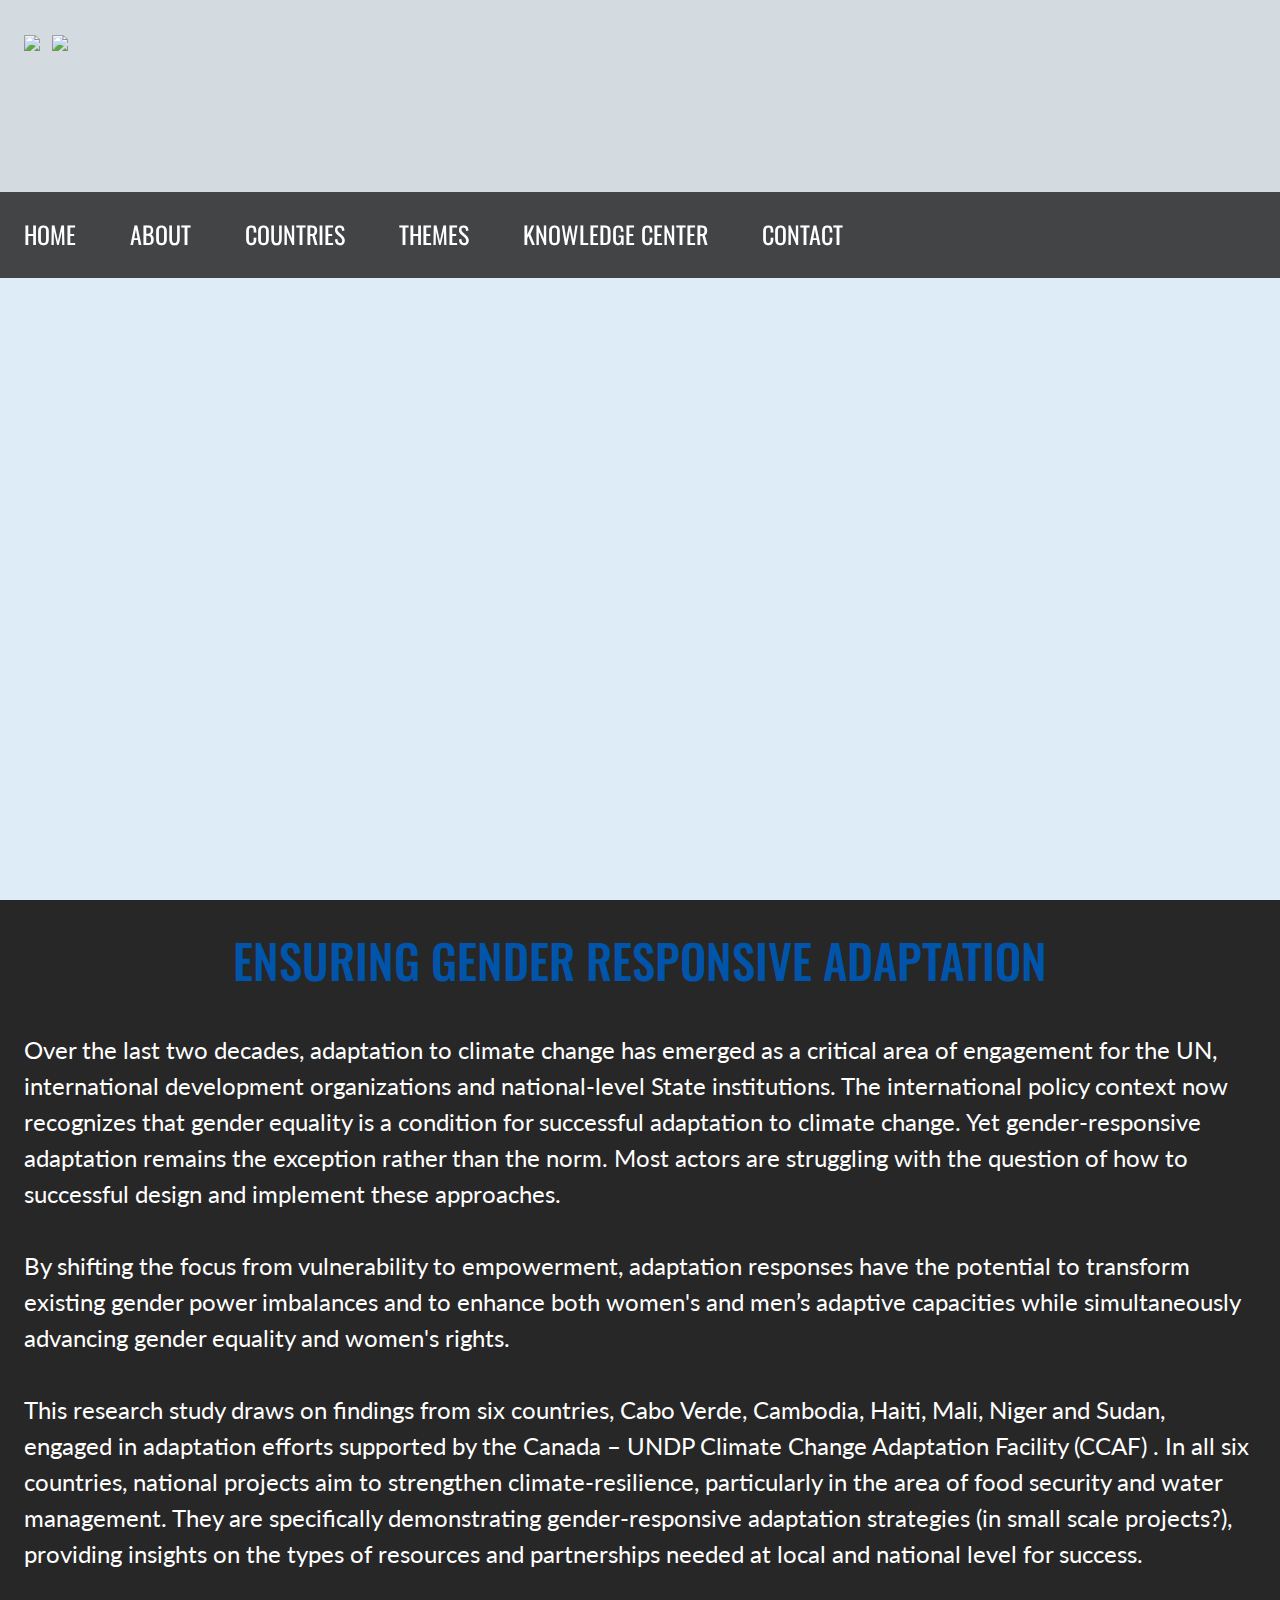
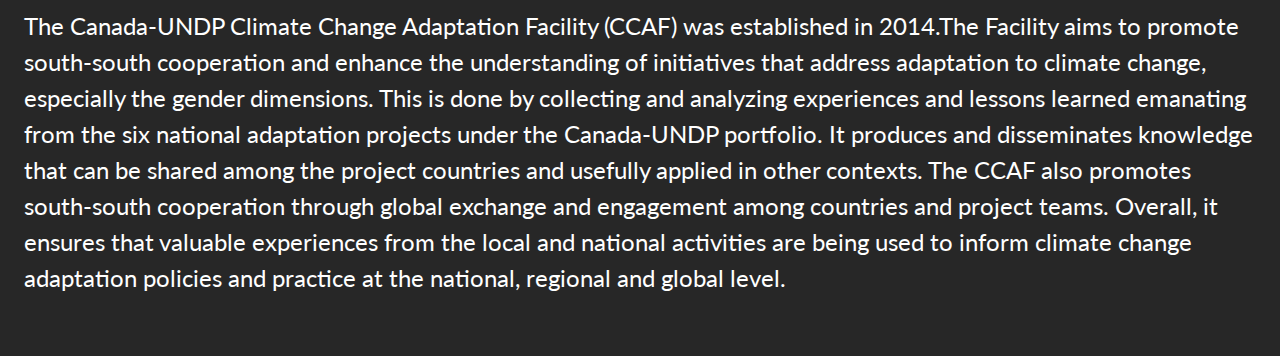
==== themes/gender/index.html @ af2231fd "Added gender landing page" ====
<!DOCTYPE html>
<html lang="en">
<head>
    <meta charset="UTF-8">
    <title><Page Title></title>
    <meta name="viewport" content="width=device-width, initial-scale=1.0, maximum-scale=1">
    <script src="/assets/javascripts/libs/Modernizr/modernizr.js"></script>
    <link href="https://fonts.googleapis.com/css?family=Lato:300,400,400i|Oswald:300,400,700" rel="stylesheet">
    <link href="/assets/javascripts/libs/Swiper/css/swiper.min.css" type="text/css" media="screen" />
    <link rel="stylesheet" type="text/css" href="/assets/stylesheets/screen.css" media="screen" />
    <script src='https://api.mapbox.com/mapbox-gl-js/v0.23.0/mapbox-gl.js'></script>
</head>
<body class="landing-page issues gender">
<header class="navigation primary-navigation" role="banner" id="primaryMenu">
    <div class="navigation-wrapper">
        <div class="container padding">
            <div class="logos active">
                <ul>
                    <li><img src="../../assets/images/logos/undp.svg" /></li>
                    <li><img src="../../assets/images/logos/cca.svg" /></li>
                </ul>
            </div>
            <a href="#" class="navigation-menu-button" id="js-mobile-menu"><span class="fa fa-bars fa-2x"></span></a>
        </div>
        <nav role="navigation">
            <ul id="js-navigation-menu" class="navigation-menu show">
                <li class="nav-link"><a href="/">Home</a></li>
                <li class="nav-link"><a href="javascript:void(0)">About</a></li>
                <li class="nav-link"><a href="javascript:void(0)">Countries</a></li>
                <li class="nav-link"><a href="/themes">Themes</a></li>
                <li class="nav-link"><a href="javascript:void(0)">Knowledge Center</a></li>
                <li class="nav-link"><a href="javascript:void(0)">Contact</a></li>
            </ul>
        </nav>
    </div>
</header>

<div class="container content">
    <div class="block behind" id="fixedBlock">
        <h3>Ensuring Gender Responsive Adaptation</h3>
        <ul class="scene">
            <li /><a href="#" class="sprite flipInY animated" id="gender-food-security"><span class="caption bounceIn animated">Food and nutritional security</span></a>
            <li /><a href="#" class="sprite flipInY animated" id="gender-water"><span class="caption bounceIn animated">Access to water and its governance</span></a>
            <li /><a href="#" class="sprite flipInY animated" id="gender-time"><span class="caption bounceIn animated">Time poverty and unpaid care work</span></a>
            <li /><a href="#" class="sprite flipInY animated" id="gender-participation"><span class="caption bounceIn animated">Participation, decision-making & leadership</span></a>
            <li /><a href="#" class="sprite flipInY animated" id="gender-resources"><span class="caption bounceIn animated">Control over productive resources, natural resources & income</span></a>
            <li /><a href="#" class="sprite flipInY animated" id="gender-risk"><span class="caption bounceIn animated">Gender groups most at risk</span></a>
            <li /><a href="#" class="sprite flipInY animated" id="gender-institutions"><span class="caption bounceIn animated">Institutions</span></a>
            <li /><a href="#" class="sprite flipInY animated" id="gender-community"><span class="caption bounceIn animated">Community</span></a>
        </ul>
    </div>
    <div class="block inverted padding" class="textBlock">
        <h2>Ensuring Gender Responsive Adaptation</h2>
        <p>Over the last two decades, adaptation to climate change has emerged as a critical area of engagement for the UN, international development organizations and national-level State institutions.  The international policy context now recognizes that gender equality is a condition for successful adaptation to climate change. Yet gender-responsive adaptation remains the exception rather than the norm. Most actors are struggling with the question of how to successful design and implement these approaches.</p>

        <p>By shifting the focus from vulnerability to empowerment, adaptation responses have the potential to transform existing gender power imbalances and to enhance both women's and men’s adaptive capacities while simultaneously advancing gender equality and women's rights.<p>

        <p>This research study draws on findings from six countries, Cabo Verde, Cambodia, Haiti, Mali, Niger and Sudan, engaged in adaptation efforts supported by the Canada – UNDP Climate Change Adaptation Facility (CCAF) . In all six countries, national projects aim to strengthen climate-resilience, particularly in the area of food security and water management.  They are specifically demonstrating gender-responsive adaptation strategies (in small scale projects?), providing insights on the types of resources and partnerships needed at local and national level for success.</p>

        <p>The Canada-UNDP Climate Change Adaptation Facility (CCAF) was established in 2014.The Facility aims to promote south-south cooperation and enhance the understanding of initiatives that address adaptation to climate change, especially the gender dimensions.  This is done by collecting and analyzing experiences and lessons learned emanating from the six national adaptation projects under the Canada-UNDP portfolio.  It produces and disseminates knowledge that can be shared among the project countries and usefully applied in other contexts.  The CCAF also promotes south-south cooperation through global exchange and engagement among countries and project teams.  Overall, it ensures that valuable experiences from the local and national activities are being used to inform climate change adaptation policies and practice at the national, regional and global level.</p>
    </div>
</div>

<script src="/assets/javascripts/libs/jQuery/jquery.min.js"></script>
<script src="/assets/javascripts/libs/ScrollMagic/scrollmagic/uncompressed/ScrollMagic.js"></script>
<script src="/assets/javascripts/behaviours/scrollingEffects.js"></script>
<script src="/assets/javascripts/behaviours/animationControl.js"></script>
<script src="/assets/javascripts/behaviours/blockSpacing.js"></script>
<script src="/assets/javascripts/behaviours/numberCounter.js"></script>
<script src="/assets/javascripts/components/menu.js"></script>

<script>
    var controller = new ScrollMagic.Controller();

    var menuBehaviour = new ScrollMagic.Scene({
        triggerElement: '#textBlock',
        triggerHook: 0,
        loglevel: 0,
        offset: 1
    })
            .setClassToggle('#fixedBlock','fixPosition')
            .addTo(controller);

    $('.sprite').on('mouseenter', function(event){
        $(this).addClass('active');
    });
    $('.sprite').on('mouseleave', function(event){
        $(this).removeClass('active');
    });
</script>

<script src="//localhost:35729/livereload.js"></script> <!-- Development only -->
</body>
</html>
---- assets/stylesheets/screen.css ----
@charset "UTF-8";
/* Welcome to Compass.
 * In this file you should write your main styles. (or centralize your imports)
 * Import this file using the following HTML or equivalent:
 * <link href="/stylesheets/screen.css" media="screen, projection" rel="stylesheet" type="text/css" /> */
/* line 5, ../../../../../../../Library/Ruby/Gems/2.0.0/gems/compass-core-1.0.3/stylesheets/compass/reset/_utilities.scss */
html, body, div, span, applet, object, iframe,
h1, h2, h3, h4, h5, h6, p, blockquote, pre,
a, abbr, acronym, address, big, cite, code,
del, dfn, em, img, ins, kbd, q, s, samp,
small, strike, strong, sub, sup, tt, var,
b, u, i, center,
dl, dt, dd, ol, ul, li,
fieldset, form, label, legend,
table, caption, tbody, tfoot, thead, tr, th, td,
article, aside, canvas, details, embed,
figure, figcaption, footer, header, hgroup,
menu, nav, output, ruby, section, summary,
time, mark, audio, video {
  margin: 0;
  padding: 0;
  border: 0;
  font: inherit;
  font-size: 100%;
  vertical-align: baseline;
}

/* line 22, ../../../../../../../Library/Ruby/Gems/2.0.0/gems/compass-core-1.0.3/stylesheets/compass/reset/_utilities.scss */
html {
  line-height: 1;
}

/* line 24, ../../../../../../../Library/Ruby/Gems/2.0.0/gems/compass-core-1.0.3/stylesheets/compass/reset/_utilities.scss */
ol, ul {
  list-style: none;
}

/* line 26, ../../../../../../../Library/Ruby/Gems/2.0.0/gems/compass-core-1.0.3/stylesheets/compass/reset/_utilities.scss */
table {
  border-collapse: collapse;
  border-spacing: 0;
}

/* line 28, ../../../../../../../Library/Ruby/Gems/2.0.0/gems/compass-core-1.0.3/stylesheets/compass/reset/_utilities.scss */
caption, th, td {
  text-align: left;
  font-weight: normal;
  vertical-align: middle;
}

/* line 30, ../../../../../../../Library/Ruby/Gems/2.0.0/gems/compass-core-1.0.3/stylesheets/compass/reset/_utilities.scss */
q, blockquote {
  quotes: none;
}
/* line 103, ../../../../../../../Library/Ruby/Gems/2.0.0/gems/compass-core-1.0.3/stylesheets/compass/reset/_utilities.scss */
q:before, q:after, blockquote:before, blockquote:after {
  content: "";
  content: none;
}

/* line 32, ../../../../../../../Library/Ruby/Gems/2.0.0/gems/compass-core-1.0.3/stylesheets/compass/reset/_utilities.scss */
a img {
  border: none;
}

/* line 116, ../../../../../../../Library/Ruby/Gems/2.0.0/gems/compass-core-1.0.3/stylesheets/compass/reset/_utilities.scss */
article, aside, details, figcaption, figure, footer, header, hgroup, main, menu, nav, section, summary {
  display: block;
}

/* line 4, ../../../src/sass/libraries/neat/grid/_box-sizing.scss */
html {
  box-sizing: border-box;
}

/* line 9, ../../../src/sass/libraries/neat/grid/_box-sizing.scss */
*, *::after, *::before {
  box-sizing: inherit;
}

/* line 1, ../../../src/sass/libraries/base/_buttons.scss */
button, [type='button'], [type='reset'], [type='submit'] {
  appearance: none;
  background-color: #1565c0;
  border: 0;
  border-radius: 3px;
  color: #fff;
  cursor: pointer;
  display: inline-block;
  font-family: -apple-system, BlinkMacSystemFont, "Segoe UI", "Roboto", "Oxygen", "Ubuntu", "Cantarell", "Fira Sans", "Droid Sans", "Helvetica Neue", sans-serif;
  font-size: 1em;
  -webkit-font-smoothing: antialiased;
  font-weight: 600;
  line-height: 1;
  padding: 0.75em 1.5em;
  text-align: center;
  text-decoration: none;
  transition: background-color 150ms ease;
  user-select: none;
  vertical-align: middle;
  white-space: nowrap;
}
/* line 22, ../../../src/sass/libraries/base/_buttons.scss */
button:hover, button:focus, [type='button']:hover, [type='button']:focus, [type='reset']:hover, [type='reset']:focus, [type='submit']:hover, [type='submit']:focus {
  background-color: #11519a;
  color: #fff;
}
/* line 28, ../../../src/sass/libraries/base/_buttons.scss */
button:disabled, [type='button']:disabled, [type='reset']:disabled, [type='submit']:disabled {
  cursor: not-allowed;
  opacity: 0.5;
}
/* line 32, ../../../src/sass/libraries/base/_buttons.scss */
button:disabled:hover, [type='button']:disabled:hover, [type='reset']:disabled:hover, [type='submit']:disabled:hover {
  background-color: #1565c0;
}

/* line 1, ../../../src/sass/libraries/base/_forms.scss */
fieldset {
  background-color: transparent;
  border: 0;
  margin: 0;
  padding: 0;
}

/* line 8, ../../../src/sass/libraries/base/_forms.scss */
legend {
  font-weight: 600;
  margin-bottom: 0.375em;
  padding: 0;
}

/* line 14, ../../../src/sass/libraries/base/_forms.scss */
label {
  display: block;
  font-weight: 600;
  margin-bottom: 0.375em;
}

/* line 20, ../../../src/sass/libraries/base/_forms.scss */
input,
select,
textarea {
  display: block;
  font-family: -apple-system, BlinkMacSystemFont, "Segoe UI", "Roboto", "Oxygen", "Ubuntu", "Cantarell", "Fira Sans", "Droid Sans", "Helvetica Neue", sans-serif;
  font-size: 1em;
}

/* line 28, ../../../src/sass/libraries/base/_forms.scss */
[type='color'], [type='date'], [type='datetime'], [type='datetime-local'], [type='email'], [type='month'], [type='number'], [type='password'], [type='search'], [type='tel'], [type='text'], [type='time'], [type='url'], [type='week'], input:not([type]), textarea {
  appearance: none;
  background-color: #fff;
  border: 1px solid #ddd;
  border-radius: 3px;
  box-shadow: inset 0 1px 3px rgba(0, 0, 0, 0.06);
  box-sizing: border-box;
  margin-bottom: 0.75em;
  padding: 0.5em;
  transition: border-color 150ms ease;
  width: 100%;
}
/* line 40, ../../../src/sass/libraries/base/_forms.scss */
[type='color']:hover, [type='date']:hover, [type='datetime']:hover, [type='datetime-local']:hover, [type='email']:hover, [type='month']:hover, [type='number']:hover, [type='password']:hover, [type='search']:hover, [type='tel']:hover, [type='text']:hover, [type='time']:hover, [type='url']:hover, [type='week']:hover, input:not([type]):hover, textarea:hover {
  border-color: #b1b1b1;
}
/* line 44, ../../../src/sass/libraries/base/_forms.scss */
[type='color']:focus, [type='date']:focus, [type='datetime']:focus, [type='datetime-local']:focus, [type='email']:focus, [type='month']:focus, [type='number']:focus, [type='password']:focus, [type='search']:focus, [type='tel']:focus, [type='text']:focus, [type='time']:focus, [type='url']:focus, [type='week']:focus, input:not([type]):focus, textarea:focus {
  border-color: #1565c0;
  box-shadow: inset 0 1px 3px rgba(0, 0, 0, 0.06), 0 0 5px rgba(18, 89, 169, 0.7);
  outline: none;
}
/* line 50, ../../../src/sass/libraries/base/_forms.scss */
[type='color']:disabled, [type='date']:disabled, [type='datetime']:disabled, [type='datetime-local']:disabled, [type='email']:disabled, [type='month']:disabled, [type='number']:disabled, [type='password']:disabled, [type='search']:disabled, [type='tel']:disabled, [type='text']:disabled, [type='time']:disabled, [type='url']:disabled, [type='week']:disabled, input:not([type]):disabled, textarea:disabled {
  background-color: #f2f2f2;
  cursor: not-allowed;
}
/* line 54, ../../../src/sass/libraries/base/_forms.scss */
[type='color']:disabled:hover, [type='date']:disabled:hover, [type='datetime']:disabled:hover, [type='datetime-local']:disabled:hover, [type='email']:disabled:hover, [type='month']:disabled:hover, [type='number']:disabled:hover, [type='password']:disabled:hover, [type='search']:disabled:hover, [type='tel']:disabled:hover, [type='text']:disabled:hover, [type='time']:disabled:hover, [type='url']:disabled:hover, [type='week']:disabled:hover, input:not([type]):disabled:hover, textarea:disabled:hover {
  border: 1px solid #ddd;
}
/* line 59, ../../../src/sass/libraries/base/_forms.scss */
[type='color']::placeholder, [type='date']::placeholder, [type='datetime']::placeholder, [type='datetime-local']::placeholder, [type='email']::placeholder, [type='month']::placeholder, [type='number']::placeholder, [type='password']::placeholder, [type='search']::placeholder, [type='tel']::placeholder, [type='text']::placeholder, [type='time']::placeholder, [type='url']::placeholder, [type='week']::placeholder, input:not([type])::placeholder, textarea::placeholder {
  color: #858585;
}

/* line 64, ../../../src/sass/libraries/base/_forms.scss */
textarea {
  resize: vertical;
}

/* line 68, ../../../src/sass/libraries/base/_forms.scss */
[type="checkbox"],
[type="radio"] {
  display: inline;
  margin-right: 0.375em;
}

/* line 74, ../../../src/sass/libraries/base/_forms.scss */
[type="file"] {
  margin-bottom: 0.75em;
  width: 100%;
}

/* line 79, ../../../src/sass/libraries/base/_forms.scss */
select {
  margin-bottom: 0.75em;
  width: 100%;
}

/* line 1, ../../../src/sass/libraries/base/_layout.scss */
html {
  box-sizing: border-box;
}

/* line 5, ../../../src/sass/libraries/base/_layout.scss */
*,
*::before,
*::after {
  box-sizing: inherit;
}

/* line 11, ../../../src/sass/libraries/base/_layout.scss */
html,
body {
  height: 100%;
}

/* line 1, ../../../src/sass/libraries/base/_lists.scss */
ul,
ol {
  list-style-type: none;
  margin: 0;
  padding: 0;
}

/* line 8, ../../../src/sass/libraries/base/_lists.scss */
dl {
  margin: 0;
}

/* line 12, ../../../src/sass/libraries/base/_lists.scss */
dt {
  font-weight: 600;
  margin: 0;
}

/* line 17, ../../../src/sass/libraries/base/_lists.scss */
dd {
  margin: 0;
}

/* line 1, ../../../src/sass/libraries/base/_media.scss */
figure {
  margin: 0;
}

/* line 5, ../../../src/sass/libraries/base/_media.scss */
img,
picture {
  margin: 0;
  max-width: 100%;
}

/* line 1, ../../../src/sass/libraries/base/_tables.scss */
table {
  border-collapse: collapse;
  margin: 0.75em 0;
  table-layout: fixed;
  width: 100%;
}

/* line 8, ../../../src/sass/libraries/base/_tables.scss */
th {
  border-bottom: 1px solid #a6a6a6;
  font-weight: 600;
  padding: 0.75em 0;
  text-align: left;
}

/* line 15, ../../../src/sass/libraries/base/_tables.scss */
td {
  border-bottom: 1px solid #ddd;
  padding: 0.75em 0;
}

/* line 20, ../../../src/sass/libraries/base/_tables.scss */
tr,
td,
th {
  vertical-align: middle;
}

/* line 1, ../../../src/sass/libraries/base/_typography.scss */
body {
  color: #333;
  font-family: -apple-system, BlinkMacSystemFont, "Segoe UI", "Roboto", "Oxygen", "Ubuntu", "Cantarell", "Fira Sans", "Droid Sans", "Helvetica Neue", sans-serif;
  font-size: 1em;
  line-height: 1.5;
}

/* line 8, ../../../src/sass/libraries/base/_typography.scss */
h1,
h2,
h3,
h4,
h5,
h6 {
  font-family: -apple-system, BlinkMacSystemFont, "Segoe UI", "Roboto", "Oxygen", "Ubuntu", "Cantarell", "Fira Sans", "Droid Sans", "Helvetica Neue", sans-serif;
  font-size: 1.25em;
  line-height: 1.2;
  margin: 0 0 0.75em;
}

/* line 20, ../../../src/sass/libraries/base/_typography.scss */
p {
  margin: 0 0 0.75em;
}

/* line 24, ../../../src/sass/libraries/base/_typography.scss */
a {
  color: #1565c0;
  text-decoration: none;
  transition: color 150ms ease;
}
/* line 29, ../../../src/sass/libraries/base/_typography.scss */
a:active, a:focus, a:hover {
  color: #104c90;
}

/* line 36, ../../../src/sass/libraries/base/_typography.scss */
hr {
  border-bottom: 1px solid #ddd;
  border-left: 0;
  border-right: 0;
  border-top: 0;
  margin: 1.5em 0;
}

/*!
 *  Font Awesome 4.6.3 by @davegandy - http://fontawesome.io - @fontawesome
 *  License - http://fontawesome.io/license (Font: SIL OFL 1.1, CSS: MIT License)
 */
/* FONT PATH
 * -------------------------- */
@font-face {
  font-family: 'FontAwesome';
  src: url("../fonts//fontawesome-webfont.eot?v=4.6.3");
  src: url("../fonts//fontawesome-webfont.eot?#iefix&v=4.6.3") format("embedded-opentype"), url("../fonts//fontawesome-webfont.woff2?v=4.6.3") format("woff2"), url("../fonts//fontawesome-webfont.woff?v=4.6.3") format("woff"), url("../fonts//fontawesome-webfont.ttf?v=4.6.3") format("truetype"), url("../fonts//fontawesome-webfont.svg?v=4.6.3#fontawesomeregular") format("svg");
  font-weight: normal;
  font-style: normal;
}
/* line 4, ../../../src/sass/libraries/font-awesome/scss/_core.scss */
.fa {
  display: inline-block;
  font: normal normal normal 14px/1 FontAwesome;
  font-size: inherit;
  text-rendering: auto;
  -webkit-font-smoothing: antialiased;
  -moz-osx-font-smoothing: grayscale;
}

/* makes the font 33% larger relative to the icon container */
/* line 5, ../../../src/sass/libraries/font-awesome/scss/_larger.scss */
.fa-lg {
  font-size: 1.33333em;
  line-height: 0.75em;
  vertical-align: -15%;
}

/* line 10, ../../../src/sass/libraries/font-awesome/scss/_larger.scss */
.fa-2x {
  font-size: 2em;
}

/* line 11, ../../../src/sass/libraries/font-awesome/scss/_larger.scss */
.fa-3x {
  font-size: 3em;
}

/* line 12, ../../../src/sass/libraries/font-awesome/scss/_larger.scss */
.fa-4x {
  font-size: 4em;
}

/* line 13, ../../../src/sass/libraries/font-awesome/scss/_larger.scss */
.fa-5x {
  font-size: 5em;
}

/* line 3, ../../../src/sass/libraries/font-awesome/scss/_fixed-width.scss */
.fa-fw {
  width: 1.28571em;
  text-align: center;
}

/* line 4, ../../../src/sass/libraries/font-awesome/scss/_list.scss */
.fa-ul {
  padding-left: 0;
  margin-left: 2.14286em;
  list-style-type: none;
}
/* line 8, ../../../src/sass/libraries/font-awesome/scss/_list.scss */
.fa-ul > li {
  position: relative;
}

/* line 10, ../../../src/sass/libraries/font-awesome/scss/_list.scss */
.fa-li {
  position: absolute;
  left: -2.14286em;
  width: 2.14286em;
  top: 0.14286em;
  text-align: center;
}
/* line 16, ../../../src/sass/libraries/font-awesome/scss/_list.scss */
.fa-li.fa-lg {
  left: -1.85714em;
}

/* line 4, ../../../src/sass/libraries/font-awesome/scss/_bordered-pulled.scss */
.fa-border {
  padding: .2em .25em .15em;
  border: solid 0.08em #eee;
  border-radius: .1em;
}

/* line 10, ../../../src/sass/libraries/font-awesome/scss/_bordered-pulled.scss */
.fa-pull-left {
  float: left;
}

/* line 11, ../../../src/sass/libraries/font-awesome/scss/_bordered-pulled.scss */
.fa-pull-right {
  float: right;
}

/* line 14, ../../../src/sass/libraries/font-awesome/scss/_bordered-pulled.scss */
.fa.fa-pull-left {
  margin-right: .3em;
}
/* line 15, ../../../src/sass/libraries/font-awesome/scss/_bordered-pulled.scss */
.fa.fa-pull-right {
  margin-left: .3em;
}

/* Deprecated as of 4.4.0 */
/* line 19, ../../../src/sass/libraries/font-awesome/scss/_bordered-pulled.scss */
.pull-right {
  float: right;
}

/* line 20, ../../../src/sass/libraries/font-awesome/scss/_bordered-pulled.scss */
.pull-left {
  float: left;
}

/* line 23, ../../../src/sass/libraries/font-awesome/scss/_bordered-pulled.scss */
.fa.pull-left {
  margin-right: .3em;
}
/* line 24, ../../../src/sass/libraries/font-awesome/scss/_bordered-pulled.scss */
.fa.pull-right {
  margin-left: .3em;
}

/* line 4, ../../../src/sass/libraries/font-awesome/scss/_animated.scss */
.fa-spin {
  -webkit-animation: fa-spin 2s infinite linear;
  animation: fa-spin 2s infinite linear;
}

/* line 9, ../../../src/sass/libraries/font-awesome/scss/_animated.scss */
.fa-pulse {
  -webkit-animation: fa-spin 1s infinite steps(8);
  animation: fa-spin 1s infinite steps(8);
}

@-webkit-keyframes fa-spin {
  0% {
    -webkit-transform: rotate(0deg);
    transform: rotate(0deg);
  }
  100% {
    -webkit-transform: rotate(359deg);
    transform: rotate(359deg);
  }
}
@keyframes fa-spin {
  0% {
    -webkit-transform: rotate(0deg);
    transform: rotate(0deg);
  }
  100% {
    -webkit-transform: rotate(359deg);
    transform: rotate(359deg);
  }
}
/* line 4, ../../../src/sass/libraries/font-awesome/scss/_rotated-flipped.scss */
.fa-rotate-90 {
  -ms-filter: "progid:DXImageTransform.Microsoft.BasicImage(rotation=1)";
  -webkit-transform: rotate(90deg);
  -ms-transform: rotate(90deg);
  transform: rotate(90deg);
}

/* line 5, ../../../src/sass/libraries/font-awesome/scss/_rotated-flipped.scss */
.fa-rotate-180 {
  -ms-filter: "progid:DXImageTransform.Microsoft.BasicImage(rotation=2)";
  -webkit-transform: rotate(180deg);
  -ms-transform: rotate(180deg);
  transform: rotate(180deg);
}

/* line 6, ../../../src/sass/libraries/font-awesome/scss/_rotated-flipped.scss */
.fa-rotate-270 {
  -ms-filter: "progid:DXImageTransform.Microsoft.BasicImage(rotation=3)";
  -webkit-transform: rotate(270deg);
  -ms-transform: rotate(270deg);
  transform: rotate(270deg);
}

/* line 8, ../../../src/sass/libraries/font-awesome/scss/_rotated-flipped.scss */
.fa-flip-horizontal {
  -ms-filter: "progid:DXImageTransform.Microsoft.BasicImage(rotation=0, mirror=1)";
  -webkit-transform: scale(-1, 1);
  -ms-transform: scale(-1, 1);
  transform: scale(-1, 1);
}

/* line 9, ../../../src/sass/libraries/font-awesome/scss/_rotated-flipped.scss */
.fa-flip-vertical {
  -ms-filter: "progid:DXImageTransform.Microsoft.BasicImage(rotation=2, mirror=1)";
  -webkit-transform: scale(1, -1);
  -ms-transform: scale(1, -1);
  transform: scale(1, -1);
}

/* line 14, ../../../src/sass/libraries/font-awesome/scss/_rotated-flipped.scss */
:root .fa-rotate-90,
:root .fa-rotate-180,
:root .fa-rotate-270,
:root .fa-flip-horizontal,
:root .fa-flip-vertical {
  filter: none;
}

/* line 4, ../../../src/sass/libraries/font-awesome/scss/_stacked.scss */
.fa-stack {
  position: relative;
  display: inline-block;
  width: 2em;
  height: 2em;
  line-height: 2em;
  vertical-align: middle;
}

/* line 12, ../../../src/sass/libraries/font-awesome/scss/_stacked.scss */
.fa-stack-1x, .fa-stack-2x {
  position: absolute;
  left: 0;
  width: 100%;
  text-align: center;
}

/* line 18, ../../../src/sass/libraries/font-awesome/scss/_stacked.scss */
.fa-stack-1x {
  line-height: inherit;
}

/* line 19, ../../../src/sass/libraries/font-awesome/scss/_stacked.scss */
.fa-stack-2x {
  font-size: 2em;
}

/* line 20, ../../../src/sass/libraries/font-awesome/scss/_stacked.scss */
.fa-inverse {
  color: #fff;
}

/* Font Awesome uses the Unicode Private Use Area (PUA) to ensure screen
   readers do not read off random characters that represent icons */
/* line 4, ../../../src/sass/libraries/font-awesome/scss/_icons.scss */
.fa-glass:before {
  content: "";
}

/* line 5, ../../../src/sass/libraries/font-awesome/scss/_icons.scss */
.fa-music:before {
  content: "";
}

/* line 6, ../../../src/sass/libraries/font-awesome/scss/_icons.scss */
.fa-search:before {
  content: "";
}

/* line 7, ../../../src/sass/libraries/font-awesome/scss/_icons.scss */
.fa-envelope-o:before {
  content: "";
}

/* line 8, ../../../src/sass/libraries/font-awesome/scss/_icons.scss */
.fa-heart:before {
  content: "";
}

/* line 9, ../../../src/sass/libraries/font-awesome/scss/_icons.scss */
.fa-star:before {
  content: "";
}

/* line 10, ../../../src/sass/libraries/font-awesome/scss/_icons.scss */
.fa-star-o:before {
  content: "";
}

/* line 11, ../../../src/sass/libraries/font-awesome/scss/_icons.scss */
.fa-user:before {
  content: "";
}

/* line 12, ../../../src/sass/libraries/font-awesome/scss/_icons.scss */
.fa-film:before {
  content: "";
}

/* line 13, ../../../src/sass/libraries/font-awesome/scss/_icons.scss */
.fa-th-large:before {
  content: "";
}

/* line 14, ../../../src/sass/libraries/font-awesome/scss/_icons.scss */
.fa-th:before {
  content: "";
}

/* line 15, ../../../src/sass/libraries/font-awesome/scss/_icons.scss */
.fa-th-list:before {
  content: "";
}

/* line 16, ../../../src/sass/libraries/font-awesome/scss/_icons.scss */
.fa-check:before {
  content: "";
}

/* line 17, ../../../src/sass/libraries/font-awesome/scss/_icons.scss */
.fa-remove:before,
.fa-close:before,
.fa-times:before {
  content: "";
}

/* line 20, ../../../src/sass/libraries/font-awesome/scss/_icons.scss */
.fa-search-plus:before {
  content: "";
}

/* line 21, ../../../src/sass/libraries/font-awesome/scss/_icons.scss */
.fa-search-minus:before {
  content: "";
}

/* line 22, ../../../src/sass/libraries/font-awesome/scss/_icons.scss */
.fa-power-off:before {
  content: "";
}

/* line 23, ../../../src/sass/libraries/font-awesome/scss/_icons.scss */
.fa-signal:before {
  content: "";
}

/* line 24, ../../../src/sass/libraries/font-awesome/scss/_icons.scss */
.fa-gear:before,
.fa-cog:before {
  content: "";
}

/* line 26, ../../../src/sass/libraries/font-awesome/scss/_icons.scss */
.fa-trash-o:before {
  content: "";
}

/* line 27, ../../../src/sass/libraries/font-awesome/scss/_icons.scss */
.fa-home:before {
  content: "";
}

/* line 28, ../../../src/sass/libraries/font-awesome/scss/_icons.scss */
.fa-file-o:before {
  content: "";
}

/* line 29, ../../../src/sass/libraries/font-awesome/scss/_icons.scss */
.fa-clock-o:before {
  content: "";
}

/* line 30, ../../../src/sass/libraries/font-awesome/scss/_icons.scss */
.fa-road:before {
  content: "";
}

/* line 31, ../../../src/sass/libraries/font-awesome/scss/_icons.scss */
.fa-download:before {
  content: "";
}

/* line 32, ../../../src/sass/libraries/font-awesome/scss/_icons.scss */
.fa-arrow-circle-o-down:before {
  content: "";
}

/* line 33, ../../../src/sass/libraries/font-awesome/scss/_icons.scss */
.fa-arrow-circle-o-up:before {
  content: "";
}

/* line 34, ../../../src/sass/libraries/font-awesome/scss/_icons.scss */
.fa-inbox:before {
  content: "";
}

/* line 35, ../../../src/sass/libraries/font-awesome/scss/_icons.scss */
.fa-play-circle-o:before {
  content: "";
}

/* line 36, ../../../src/sass/libraries/font-awesome/scss/_icons.scss */
.fa-rotate-right:before,
.fa-repeat:before {
  content: "";
}

/* line 38, ../../../src/sass/libraries/font-awesome/scss/_icons.scss */
.fa-refresh:before {
  content: "";
}

/* line 39, ../../../src/sass/libraries/font-awesome/scss/_icons.scss */
.fa-list-alt:before {
  content: "";
}

/* line 40, ../../../src/sass/libraries/font-awesome/scss/_icons.scss */
.fa-lock:before {
  content: "";
}

/* line 41, ../../../src/sass/libraries/font-awesome/scss/_icons.scss */
.fa-flag:before {
  content: "";
}

/* line 42, ../../../src/sass/libraries/font-awesome/scss/_icons.scss */
.fa-headphones:before {
  content: "";
}

/* line 43, ../../../src/sass/libraries/font-awesome/scss/_icons.scss */
.fa-volume-off:before {
  content: "";
}

/* line 44, ../../../src/sass/libraries/font-awesome/scss/_icons.scss */
.fa-volume-down:before {
  content: "";
}

/* line 45, ../../../src/sass/libraries/font-awesome/scss/_icons.scss */
.fa-volume-up:before {
  content: "";
}

/* line 46, ../../../src/sass/libraries/font-awesome/scss/_icons.scss */
.fa-qrcode:before {
  content: "";
}

/* line 47, ../../../src/sass/libraries/font-awesome/scss/_icons.scss */
.fa-barcode:before {
  content: "";
}

/* line 48, ../../../src/sass/libraries/font-awesome/scss/_icons.scss */
.fa-tag:before {
  content: "";
}

/* line 49, ../../../src/sass/libraries/font-awesome/scss/_icons.scss */
.fa-tags:before {
  content: "";
}

/* line 50, ../../../src/sass/libraries/font-awesome/scss/_icons.scss */
.fa-book:before {
  content: "";
}

/* line 51, ../../../src/sass/libraries/font-awesome/scss/_icons.scss */
.fa-bookmark:before {
  content: "";
}

/* line 52, ../../../src/sass/libraries/font-awesome/scss/_icons.scss */
.fa-print:before {
  content: "";
}

/* line 53, ../../../src/sass/libraries/font-awesome/scss/_icons.scss */
.fa-camera:before {
  content: "";
}

/* line 54, ../../../src/sass/libraries/font-awesome/scss/_icons.scss */
.fa-font:before {
  content: "";
}

/* line 55, ../../../src/sass/libraries/font-awesome/scss/_icons.scss */
.fa-bold:before {
  content: "";
}

/* line 56, ../../../src/sass/libraries/font-awesome/scss/_icons.scss */
.fa-italic:before {
  content: "";
}

/* line 57, ../../../src/sass/libraries/font-awesome/scss/_icons.scss */
.fa-text-height:before {
  content: "";
}

/* line 58, ../../../src/sass/libraries/font-awesome/scss/_icons.scss */
.fa-text-width:before {
  content: "";
}

/* line 59, ../../../src/sass/libraries/font-awesome/scss/_icons.scss */
.fa-align-left:before {
  content: "";
}

/* line 60, ../../../src/sass/libraries/font-awesome/scss/_icons.scss */
.fa-align-center:before {
  content: "";
}

/* line 61, ../../../src/sass/libraries/font-awesome/scss/_icons.scss */
.fa-align-right:before {
  content: "";
}

/* line 62, ../../../src/sass/libraries/font-awesome/scss/_icons.scss */
.fa-align-justify:before {
  content: "";
}

/* line 63, ../../../src/sass/libraries/font-awesome/scss/_icons.scss */
.fa-list:before {
  content: "";
}

/* line 64, ../../../src/sass/libraries/font-awesome/scss/_icons.scss */
.fa-dedent:before,
.fa-outdent:before {
  content: "";
}

/* line 66, ../../../src/sass/libraries/font-awesome/scss/_icons.scss */
.fa-indent:before {
  content: "";
}

/* line 67, ../../../src/sass/libraries/font-awesome/scss/_icons.scss */
.fa-video-camera:before {
  content: "";
}

/* line 68, ../../../src/sass/libraries/font-awesome/scss/_icons.scss */
.fa-photo:before,
.fa-image:before,
.fa-picture-o:before {
  content: "";
}

/* line 71, ../../../src/sass/libraries/font-awesome/scss/_icons.scss */
.fa-pencil:before {
  content: "";
}

/* line 72, ../../../src/sass/libraries/font-awesome/scss/_icons.scss */
.fa-map-marker:before {
  content: "";
}

/* line 73, ../../../src/sass/libraries/font-awesome/scss/_icons.scss */
.fa-adjust:before {
  content: "";
}

/* line 74, ../../../src/sass/libraries/font-awesome/scss/_icons.scss */
.fa-tint:before {
  content: "";
}

/* line 75, ../../../src/sass/libraries/font-awesome/scss/_icons.scss */
.fa-edit:before,
.fa-pencil-square-o:before {
  content: "";
}

/* line 77, ../../../src/sass/libraries/font-awesome/scss/_icons.scss */
.fa-share-square-o:before {
  content: "";
}

/* line 78, ../../../src/sass/libraries/font-awesome/scss/_icons.scss */
.fa-check-square-o:before {
  content: "";
}

/* line 79, ../../../src/sass/libraries/font-awesome/scss/_icons.scss */
.fa-arrows:before {
  content: "";
}

/* line 80, ../../../src/sass/libraries/font-awesome/scss/_icons.scss */
.fa-step-backward:before {
  content: "";
}

/* line 81, ../../../src/sass/libraries/font-awesome/scss/_icons.scss */
.fa-fast-backward:before {
  content: "";
}

/* line 82, ../../../src/sass/libraries/font-awesome/scss/_icons.scss */
.fa-backward:before {
  content: "";
}

/* line 83, ../../../src/sass/libraries/font-awesome/scss/_icons.scss */
.fa-play:before {
  content: "";
}

/* line 84, ../../../src/sass/libraries/font-awesome/scss/_icons.scss */
.fa-pause:before {
  content: "";
}

/* line 85, ../../../src/sass/libraries/font-awesome/scss/_icons.scss */
.fa-stop:before {
  content: "";
}

/* line 86, ../../../src/sass/libraries/font-awesome/scss/_icons.scss */
.fa-forward:before {
  content: "";
}

/* line 87, ../../../src/sass/libraries/font-awesome/scss/_icons.scss */
.fa-fast-forward:before {
  content: "";
}

/* line 88, ../../../src/sass/libraries/font-awesome/scss/_icons.scss */
.fa-step-forward:before {
  content: "";
}

/* line 89, ../../../src/sass/libraries/font-awesome/scss/_icons.scss */
.fa-eject:before {
  content: "";
}

/* line 90, ../../../src/sass/libraries/font-awesome/scss/_icons.scss */
.fa-chevron-left:before {
  content: "";
}

/* line 91, ../../../src/sass/libraries/font-awesome/scss/_icons.scss */
.fa-chevron-right:before {
  content: "";
}

/* line 92, ../../../src/sass/libraries/font-awesome/scss/_icons.scss */
.fa-plus-circle:before {
  content: "";
}

/* line 93, ../../../src/sass/libraries/font-awesome/scss/_icons.scss */
.fa-minus-circle:before {
  content: "";
}

/* line 94, ../../../src/sass/libraries/font-awesome/scss/_icons.scss */
.fa-times-circle:before {
  content: "";
}

/* line 95, ../../../src/sass/libraries/font-awesome/scss/_icons.scss */
.fa-check-circle:before {
  content: "";
}

/* line 96, ../../../src/sass/libraries/font-awesome/scss/_icons.scss */
.fa-question-circle:before {
  content: "";
}

/* line 97, ../../../src/sass/libraries/font-awesome/scss/_icons.scss */
.fa-info-circle:before {
  content: "";
}

/* line 98, ../../../src/sass/libraries/font-awesome/scss/_icons.scss */
.fa-crosshairs:before {
  content: "";
}

/* line 99, ../../../src/sass/libraries/font-awesome/scss/_icons.scss */
.fa-times-circle-o:before {
  content: "";
}

/* line 100, ../../../src/sass/libraries/font-awesome/scss/_icons.scss */
.fa-check-circle-o:before {
  content: "";
}

/* line 101, ../../../src/sass/libraries/font-awesome/scss/_icons.scss */
.fa-ban:before {
  content: "";
}

/* line 102, ../../../src/sass/libraries/font-awesome/scss/_icons.scss */
.fa-arrow-left:before {
  content: "";
}

/* line 103, ../../../src/sass/libraries/font-awesome/scss/_icons.scss */
.fa-arrow-right:before {
  content: "";
}

/* line 104, ../../../src/sass/libraries/font-awesome/scss/_icons.scss */
.fa-arrow-up:before {
  content: "";
}

/* line 105, ../../../src/sass/libraries/font-awesome/scss/_icons.scss */
.fa-arrow-down:before {
  content: "";
}

/* line 106, ../../../src/sass/libraries/font-awesome/scss/_icons.scss */
.fa-mail-forward:before,
.fa-share:before {
  content: "";
}

/* line 108, ../../../src/sass/libraries/font-awesome/scss/_icons.scss */
.fa-expand:before {
  content: "";
}

/* line 109, ../../../src/sass/libraries/font-awesome/scss/_icons.scss */
.fa-compress:before {
  content: "";
}

/* line 110, ../../../src/sass/libraries/font-awesome/scss/_icons.scss */
.fa-plus:before {
  content: "";
}

/* line 111, ../../../src/sass/libraries/font-awesome/scss/_icons.scss */
.fa-minus:before {
  content: "";
}

/* line 112, ../../../src/sass/libraries/font-awesome/scss/_icons.scss */
.fa-asterisk:before {
  content: "";
}

/* line 113, ../../../src/sass/libraries/font-awesome/scss/_icons.scss */
.fa-exclamation-circle:before {
  content: "";
}

/* line 114, ../../../src/sass/libraries/font-awesome/scss/_icons.scss */
.fa-gift:before {
  content: "";
}

/* line 115, ../../../src/sass/libraries/font-awesome/scss/_icons.scss */
.fa-leaf:before {
  content: "";
}

/* line 116, ../../../src/sass/libraries/font-awesome/scss/_icons.scss */
.fa-fire:before {
  content: "";
}

/* line 117, ../../../src/sass/libraries/font-awesome/scss/_icons.scss */
.fa-eye:before {
  content: "";
}

/* line 118, ../../../src/sass/libraries/font-awesome/scss/_icons.scss */
.fa-eye-slash:before {
  content: "";
}

/* line 119, ../../../src/sass/libraries/font-awesome/scss/_icons.scss */
.fa-warning:before,
.fa-exclamation-triangle:before {
  content: "";
}

/* line 121, ../../../src/sass/libraries/font-awesome/scss/_icons.scss */
.fa-plane:before {
  content: "";
}

/* line 122, ../../../src/sass/libraries/font-awesome/scss/_icons.scss */
.fa-calendar:before {
  content: "";
}

/* line 123, ../../../src/sass/libraries/font-awesome/scss/_icons.scss */
.fa-random:before {
  content: "";
}

/* line 124, ../../../src/sass/libraries/font-awesome/scss/_icons.scss */
.fa-comment:before {
  content: "";
}

/* line 125, ../../../src/sass/libraries/font-awesome/scss/_icons.scss */
.fa-magnet:before {
  content: "";
}

/* line 126, ../../../src/sass/libraries/font-awesome/scss/_icons.scss */
.fa-chevron-up:before {
  content: "";
}

/* line 127, ../../../src/sass/libraries/font-awesome/scss/_icons.scss */
.fa-chevron-down:before {
  content: "";
}

/* line 128, ../../../src/sass/libraries/font-awesome/scss/_icons.scss */
.fa-retweet:before {
  content: "";
}

/* line 129, ../../../src/sass/libraries/font-awesome/scss/_icons.scss */
.fa-shopping-cart:before {
  content: "";
}

/* line 130, ../../../src/sass/libraries/font-awesome/scss/_icons.scss */
.fa-folder:before {
  content: "";
}

/* line 131, ../../../src/sass/libraries/font-awesome/scss/_icons.scss */
.fa-folder-open:before {
  content: "";
}

/* line 132, ../../../src/sass/libraries/font-awesome/scss/_icons.scss */
.fa-arrows-v:before {
  content: "";
}

/* line 133, ../../../src/sass/libraries/font-awesome/scss/_icons.scss */
.fa-arrows-h:before {
  content: "";
}

/* line 134, ../../../src/sass/libraries/font-awesome/scss/_icons.scss */
.fa-bar-chart-o:before,
.fa-bar-chart:before {
  content: "";
}

/* line 136, ../../../src/sass/libraries/font-awesome/scss/_icons.scss */
.fa-twitter-square:before {
  content: "";
}

/* line 137, ../../../src/sass/libraries/font-awesome/scss/_icons.scss */
.fa-facebook-square:before {
  content: "";
}

/* line 138, ../../../src/sass/libraries/font-awesome/scss/_icons.scss */
.fa-camera-retro:before {
  content: "";
}

/* line 139, ../../../src/sass/libraries/font-awesome/scss/_icons.scss */
.fa-key:before {
  content: "";
}

/* line 140, ../../../src/sass/libraries/font-awesome/scss/_icons.scss */
.fa-gears:before,
.fa-cogs:before {
  content: "";
}

/* line 142, ../../../src/sass/libraries/font-awesome/scss/_icons.scss */
.fa-comments:before {
  content: "";
}

/* line 143, ../../../src/sass/libraries/font-awesome/scss/_icons.scss */
.fa-thumbs-o-up:before {
  content: "";
}

/* line 144, ../../../src/sass/libraries/font-awesome/scss/_icons.scss */
.fa-thumbs-o-down:before {
  content: "";
}

/* line 145, ../../../src/sass/libraries/font-awesome/scss/_icons.scss */
.fa-star-half:before {
  content: "";
}

/* line 146, ../../../src/sass/libraries/font-awesome/scss/_icons.scss */
.fa-heart-o:before {
  content: "";
}

/* line 147, ../../../src/sass/libraries/font-awesome/scss/_icons.scss */
.fa-sign-out:before {
  content: "";
}

/* line 148, ../../../src/sass/libraries/font-awesome/scss/_icons.scss */
.fa-linkedin-square:before {
  content: "";
}

/* line 149, ../../../src/sass/libraries/font-awesome/scss/_icons.scss */
.fa-thumb-tack:before {
  content: "";
}

/* line 150, ../../../src/sass/libraries/font-awesome/scss/_icons.scss */
.fa-external-link:before {
  content: "";
}

/* line 151, ../../../src/sass/libraries/font-awesome/scss/_icons.scss */
.fa-sign-in:before {
  content: "";
}

/* line 152, ../../../src/sass/libraries/font-awesome/scss/_icons.scss */
.fa-trophy:before {
  content: "";
}

/* line 153, ../../../src/sass/libraries/font-awesome/scss/_icons.scss */
.fa-github-square:before {
  content: "";
}

/* line 154, ../../../src/sass/libraries/font-awesome/scss/_icons.scss */
.fa-upload:before {
  content: "";
}

/* line 155, ../../../src/sass/libraries/font-awesome/scss/_icons.scss */
.fa-lemon-o:before {
  content: "";
}

/* line 156, ../../../src/sass/libraries/font-awesome/scss/_icons.scss */
.fa-phone:before {
  content: "";
}

/* line 157, ../../../src/sass/libraries/font-awesome/scss/_icons.scss */
.fa-square-o:before {
  content: "";
}

/* line 158, ../../../src/sass/libraries/font-awesome/scss/_icons.scss */
.fa-bookmark-o:before {
  content: "";
}

/* line 159, ../../../src/sass/libraries/font-awesome/scss/_icons.scss */
.fa-phone-square:before {
  content: "";
}

/* line 160, ../../../src/sass/libraries/font-awesome/scss/_icons.scss */
.fa-twitter:before {
  content: "";
}

/* line 161, ../../../src/sass/libraries/font-awesome/scss/_icons.scss */
.fa-facebook-f:before,
.fa-facebook:before {
  content: "";
}

/* line 163, ../../../src/sass/libraries/font-awesome/scss/_icons.scss */
.fa-github:before {
  content: "";
}

/* line 164, ../../../src/sass/libraries/font-awesome/scss/_icons.scss */
.fa-unlock:before {
  content: "";
}

/* line 165, ../../../src/sass/libraries/font-awesome/scss/_icons.scss */
.fa-credit-card:before {
  content: "";
}

/* line 166, ../../../src/sass/libraries/font-awesome/scss/_icons.scss */
.fa-feed:before,
.fa-rss:before {
  content: "";
}

/* line 168, ../../../src/sass/libraries/font-awesome/scss/_icons.scss */
.fa-hdd-o:before {
  content: "";
}

/* line 169, ../../../src/sass/libraries/font-awesome/scss/_icons.scss */
.fa-bullhorn:before {
  content: "";
}

/* line 170, ../../../src/sass/libraries/font-awesome/scss/_icons.scss */
.fa-bell:before {
  content: "";
}

/* line 171, ../../../src/sass/libraries/font-awesome/scss/_icons.scss */
.fa-certificate:before {
  content: "";
}

/* line 172, ../../../src/sass/libraries/font-awesome/scss/_icons.scss */
.fa-hand-o-right:before {
  content: "";
}

/* line 173, ../../../src/sass/libraries/font-awesome/scss/_icons.scss */
.fa-hand-o-left:before {
  content: "";
}

/* line 174, ../../../src/sass/libraries/font-awesome/scss/_icons.scss */
.fa-hand-o-up:before {
  content: "";
}

/* line 175, ../../../src/sass/libraries/font-awesome/scss/_icons.scss */
.fa-hand-o-down:before {
  content: "";
}

/* line 176, ../../../src/sass/libraries/font-awesome/scss/_icons.scss */
.fa-arrow-circle-left:before {
  content: "";
}

/* line 177, ../../../src/sass/libraries/font-awesome/scss/_icons.scss */
.fa-arrow-circle-right:before {
  content: "";
}

/* line 178, ../../../src/sass/libraries/font-awesome/scss/_icons.scss */
.fa-arrow-circle-up:before {
  content: "";
}

/* line 179, ../../../src/sass/libraries/font-awesome/scss/_icons.scss */
.fa-arrow-circle-down:before {
  content: "";
}

/* line 180, ../../../src/sass/libraries/font-awesome/scss/_icons.scss */
.fa-globe:before {
  content: "";
}

/* line 181, ../../../src/sass/libraries/font-awesome/scss/_icons.scss */
.fa-wrench:before {
  content: "";
}

/* line 182, ../../../src/sass/libraries/font-awesome/scss/_icons.scss */
.fa-tasks:before {
  content: "";
}

/* line 183, ../../../src/sass/libraries/font-awesome/scss/_icons.scss */
.fa-filter:before {
  content: "";
}

/* line 184, ../../../src/sass/libraries/font-awesome/scss/_icons.scss */
.fa-briefcase:before {
  content: "";
}

/* line 185, ../../../src/sass/libraries/font-awesome/scss/_icons.scss */
.fa-arrows-alt:before {
  content: "";
}

/* line 186, ../../../src/sass/libraries/font-awesome/scss/_icons.scss */
.fa-group:before,
.fa-users:before {
  content: "";
}

/* line 188, ../../../src/sass/libraries/font-awesome/scss/_icons.scss */
.fa-chain:before,
.fa-link:before {
  content: "";
}

/* line 190, ../../../src/sass/libraries/font-awesome/scss/_icons.scss */
.fa-cloud:before {
  content: "";
}

/* line 191, ../../../src/sass/libraries/font-awesome/scss/_icons.scss */
.fa-flask:before {
  content: "";
}

/* line 192, ../../../src/sass/libraries/font-awesome/scss/_icons.scss */
.fa-cut:before,
.fa-scissors:before {
  content: "";
}

/* line 194, ../../../src/sass/libraries/font-awesome/scss/_icons.scss */
.fa-copy:before,
.fa-files-o:before {
  content: "";
}

/* line 196, ../../../src/sass/libraries/font-awesome/scss/_icons.scss */
.fa-paperclip:before {
  content: "";
}

/* line 197, ../../../src/sass/libraries/font-awesome/scss/_icons.scss */
.fa-save:before,
.fa-floppy-o:before {
  content: "";
}

/* line 199, ../../../src/sass/libraries/font-awesome/scss/_icons.scss */
.fa-square:before {
  content: "";
}

/* line 200, ../../../src/sass/libraries/font-awesome/scss/_icons.scss */
.fa-navicon:before,
.fa-reorder:before,
.fa-bars:before {
  content: "";
}

/* line 203, ../../../src/sass/libraries/font-awesome/scss/_icons.scss */
.fa-list-ul:before {
  content: "";
}

/* line 204, ../../../src/sass/libraries/font-awesome/scss/_icons.scss */
.fa-list-ol:before {
  content: "";
}

/* line 205, ../../../src/sass/libraries/font-awesome/scss/_icons.scss */
.fa-strikethrough:before {
  content: "";
}

/* line 206, ../../../src/sass/libraries/font-awesome/scss/_icons.scss */
.fa-underline:before {
  content: "";
}

/* line 207, ../../../src/sass/libraries/font-awesome/scss/_icons.scss */
.fa-table:before {
  content: "";
}

/* line 208, ../../../src/sass/libraries/font-awesome/scss/_icons.scss */
.fa-magic:before {
  content: "";
}

/* line 209, ../../../src/sass/libraries/font-awesome/scss/_icons.scss */
.fa-truck:before {
  content: "";
}

/* line 210, ../../../src/sass/libraries/font-awesome/scss/_icons.scss */
.fa-pinterest:before {
  content: "";
}

/* line 211, ../../../src/sass/libraries/font-awesome/scss/_icons.scss */
.fa-pinterest-square:before {
  content: "";
}

/* line 212, ../../../src/sass/libraries/font-awesome/scss/_icons.scss */
.fa-google-plus-square:before {
  content: "";
}

/* line 213, ../../../src/sass/libraries/font-awesome/scss/_icons.scss */
.fa-google-plus:before {
  content: "";
}

/* line 214, ../../../src/sass/libraries/font-awesome/scss/_icons.scss */
.fa-money:before {
  content: "";
}

/* line 215, ../../../src/sass/libraries/font-awesome/scss/_icons.scss */
.fa-caret-down:before {
  content: "";
}

/* line 216, ../../../src/sass/libraries/font-awesome/scss/_icons.scss */
.fa-caret-up:before {
  content: "";
}

/* line 217, ../../../src/sass/libraries/font-awesome/scss/_icons.scss */
.fa-caret-left:before {
  content: "";
}

/* line 218, ../../../src/sass/libraries/font-awesome/scss/_icons.scss */
.fa-caret-right:before {
  content: "";
}

/* line 219, ../../../src/sass/libraries/font-awesome/scss/_icons.scss */
.fa-columns:before {
  content: "";
}

/* line 220, ../../../src/sass/libraries/font-awesome/scss/_icons.scss */
.fa-unsorted:before,
.fa-sort:before {
  content: "";
}

/* line 222, ../../../src/sass/libraries/font-awesome/scss/_icons.scss */
.fa-sort-down:before,
.fa-sort-desc:before {
  content: "";
}

/* line 224, ../../../src/sass/libraries/font-awesome/scss/_icons.scss */
.fa-sort-up:before,
.fa-sort-asc:before {
  content: "";
}

/* line 226, ../../../src/sass/libraries/font-awesome/scss/_icons.scss */
.fa-envelope:before {
  content: "";
}

/* line 227, ../../../src/sass/libraries/font-awesome/scss/_icons.scss */
.fa-linkedin:before {
  content: "";
}

/* line 228, ../../../src/sass/libraries/font-awesome/scss/_icons.scss */
.fa-rotate-left:before,
.fa-undo:before {
  content: "";
}

/* line 230, ../../../src/sass/libraries/font-awesome/scss/_icons.scss */
.fa-legal:before,
.fa-gavel:before {
  content: "";
}

/* line 232, ../../../src/sass/libraries/font-awesome/scss/_icons.scss */
.fa-dashboard:before,
.fa-tachometer:before {
  content: "";
}

/* line 234, ../../../src/sass/libraries/font-awesome/scss/_icons.scss */
.fa-comment-o:before {
  content: "";
}

/* line 235, ../../../src/sass/libraries/font-awesome/scss/_icons.scss */
.fa-comments-o:before {
  content: "";
}

/* line 236, ../../../src/sass/libraries/font-awesome/scss/_icons.scss */
.fa-flash:before,
.fa-bolt:before {
  content: "";
}

/* line 238, ../../../src/sass/libraries/font-awesome/scss/_icons.scss */
.fa-sitemap:before {
  content: "";
}

/* line 239, ../../../src/sass/libraries/font-awesome/scss/_icons.scss */
.fa-umbrella:before {
  content: "";
}

/* line 240, ../../../src/sass/libraries/font-awesome/scss/_icons.scss */
.fa-paste:before,
.fa-clipboard:before {
  content: "";
}

/* line 242, ../../../src/sass/libraries/font-awesome/scss/_icons.scss */
.fa-lightbulb-o:before {
  content: "";
}

/* line 243, ../../../src/sass/libraries/font-awesome/scss/_icons.scss */
.fa-exchange:before {
  content: "";
}

/* line 244, ../../../src/sass/libraries/font-awesome/scss/_icons.scss */
.fa-cloud-download:before {
  content: "";
}

/* line 245, ../../../src/sass/libraries/font-awesome/scss/_icons.scss */
.fa-cloud-upload:before {
  content: "";
}

/* line 246, ../../../src/sass/libraries/font-awesome/scss/_icons.scss */
.fa-user-md:before {
  content: "";
}

/* line 247, ../../../src/sass/libraries/font-awesome/scss/_icons.scss */
.fa-stethoscope:before {
  content: "";
}

/* line 248, ../../../src/sass/libraries/font-awesome/scss/_icons.scss */
.fa-suitcase:before {
  content: "";
}

/* line 249, ../../../src/sass/libraries/font-awesome/scss/_icons.scss */
.fa-bell-o:before {
  content: "";
}

/* line 250, ../../../src/sass/libraries/font-awesome/scss/_icons.scss */
.fa-coffee:before {
  content: "";
}

/* line 251, ../../../src/sass/libraries/font-awesome/scss/_icons.scss */
.fa-cutlery:before {
  content: "";
}

/* line 252, ../../../src/sass/libraries/font-awesome/scss/_icons.scss */
.fa-file-text-o:before {
  content: "";
}

/* line 253, ../../../src/sass/libraries/font-awesome/scss/_icons.scss */
.fa-building-o:before {
  content: "";
}

/* line 254, ../../../src/sass/libraries/font-awesome/scss/_icons.scss */
.fa-hospital-o:before {
  content: "";
}

/* line 255, ../../../src/sass/libraries/font-awesome/scss/_icons.scss */
.fa-ambulance:before {
  content: "";
}

/* line 256, ../../../src/sass/libraries/font-awesome/scss/_icons.scss */
.fa-medkit:before {
  content: "";
}

/* line 257, ../../../src/sass/libraries/font-awesome/scss/_icons.scss */
.fa-fighter-jet:before {
  content: "";
}

/* line 258, ../../../src/sass/libraries/font-awesome/scss/_icons.scss */
.fa-beer:before {
  content: "";
}

/* line 259, ../../../src/sass/libraries/font-awesome/scss/_icons.scss */
.fa-h-square:before {
  content: "";
}

/* line 260, ../../../src/sass/libraries/font-awesome/scss/_icons.scss */
.fa-plus-square:before {
  content: "";
}

/* line 261, ../../../src/sass/libraries/font-awesome/scss/_icons.scss */
.fa-angle-double-left:before {
  content: "";
}

/* line 262, ../../../src/sass/libraries/font-awesome/scss/_icons.scss */
.fa-angle-double-right:before {
  content: "";
}

/* line 263, ../../../src/sass/libraries/font-awesome/scss/_icons.scss */
.fa-angle-double-up:before {
  content: "";
}

/* line 264, ../../../src/sass/libraries/font-awesome/scss/_icons.scss */
.fa-angle-double-down:before {
  content: "";
}

/* line 265, ../../../src/sass/libraries/font-awesome/scss/_icons.scss */
.fa-angle-left:before {
  content: "";
}

/* line 266, ../../../src/sass/libraries/font-awesome/scss/_icons.scss */
.fa-angle-right:before {
  content: "";
}

/* line 267, ../../../src/sass/libraries/font-awesome/scss/_icons.scss */
.fa-angle-up:before {
  content: "";
}

/* line 268, ../../../src/sass/libraries/font-awesome/scss/_icons.scss */
.fa-angle-down:before {
  content: "";
}

/* line 269, ../../../src/sass/libraries/font-awesome/scss/_icons.scss */
.fa-desktop:before {
  content: "";
}

/* line 270, ../../../src/sass/libraries/font-awesome/scss/_icons.scss */
.fa-laptop:before {
  content: "";
}

/* line 271, ../../../src/sass/libraries/font-awesome/scss/_icons.scss */
.fa-tablet:before {
  content: "";
}

/* line 272, ../../../src/sass/libraries/font-awesome/scss/_icons.scss */
.fa-mobile-phone:before,
.fa-mobile:before {
  content: "";
}

/* line 274, ../../../src/sass/libraries/font-awesome/scss/_icons.scss */
.fa-circle-o:before {
  content: "";
}

/* line 275, ../../../src/sass/libraries/font-awesome/scss/_icons.scss */
.fa-quote-left:before {
  content: "";
}

/* line 276, ../../../src/sass/libraries/font-awesome/scss/_icons.scss */
.fa-quote-right:before {
  content: "";
}

/* line 277, ../../../src/sass/libraries/font-awesome/scss/_icons.scss */
.fa-spinner:before {
  content: "";
}

/* line 278, ../../../src/sass/libraries/font-awesome/scss/_icons.scss */
.fa-circle:before {
  content: "";
}

/* line 279, ../../../src/sass/libraries/font-awesome/scss/_icons.scss */
.fa-mail-reply:before,
.fa-reply:before {
  content: "";
}

/* line 281, ../../../src/sass/libraries/font-awesome/scss/_icons.scss */
.fa-github-alt:before {
  content: "";
}

/* line 282, ../../../src/sass/libraries/font-awesome/scss/_icons.scss */
.fa-folder-o:before {
  content: "";
}

/* line 283, ../../../src/sass/libraries/font-awesome/scss/_icons.scss */
.fa-folder-open-o:before {
  content: "";
}

/* line 284, ../../../src/sass/libraries/font-awesome/scss/_icons.scss */
.fa-smile-o:before {
  content: "";
}

/* line 285, ../../../src/sass/libraries/font-awesome/scss/_icons.scss */
.fa-frown-o:before {
  content: "";
}

/* line 286, ../../../src/sass/libraries/font-awesome/scss/_icons.scss */
.fa-meh-o:before {
  content: "";
}

/* line 287, ../../../src/sass/libraries/font-awesome/scss/_icons.scss */
.fa-gamepad:before {
  content: "";
}

/* line 288, ../../../src/sass/libraries/font-awesome/scss/_icons.scss */
.fa-keyboard-o:before {
  content: "";
}

/* line 289, ../../../src/sass/libraries/font-awesome/scss/_icons.scss */
.fa-flag-o:before {
  content: "";
}

/* line 290, ../../../src/sass/libraries/font-awesome/scss/_icons.scss */
.fa-flag-checkered:before {
  content: "";
}

/* line 291, ../../../src/sass/libraries/font-awesome/scss/_icons.scss */
.fa-terminal:before {
  content: "";
}

/* line 292, ../../../src/sass/libraries/font-awesome/scss/_icons.scss */
.fa-code:before {
  content: "";
}

/* line 293, ../../../src/sass/libraries/font-awesome/scss/_icons.scss */
.fa-mail-reply-all:before,
.fa-reply-all:before {
  content: "";
}

/* line 295, ../../../src/sass/libraries/font-awesome/scss/_icons.scss */
.fa-star-half-empty:before,
.fa-star-half-full:before,
.fa-star-half-o:before {
  content: "";
}

/* line 298, ../../../src/sass/libraries/font-awesome/scss/_icons.scss */
.fa-location-arrow:before {
  content: "";
}

/* line 299, ../../../src/sass/libraries/font-awesome/scss/_icons.scss */
.fa-crop:before {
  content: "";
}

/* line 300, ../../../src/sass/libraries/font-awesome/scss/_icons.scss */
.fa-code-fork:before {
  content: "";
}

/* line 301, ../../../src/sass/libraries/font-awesome/scss/_icons.scss */
.fa-unlink:before,
.fa-chain-broken:before {
  content: "";
}

/* line 303, ../../../src/sass/libraries/font-awesome/scss/_icons.scss */
.fa-question:before {
  content: "";
}

/* line 304, ../../../src/sass/libraries/font-awesome/scss/_icons.scss */
.fa-info:before {
  content: "";
}

/* line 305, ../../../src/sass/libraries/font-awesome/scss/_icons.scss */
.fa-exclamation:before {
  content: "";
}

/* line 306, ../../../src/sass/libraries/font-awesome/scss/_icons.scss */
.fa-superscript:before {
  content: "";
}

/* line 307, ../../../src/sass/libraries/font-awesome/scss/_icons.scss */
.fa-subscript:before {
  content: "";
}

/* line 308, ../../../src/sass/libraries/font-awesome/scss/_icons.scss */
.fa-eraser:before {
  content: "";
}

/* line 309, ../../../src/sass/libraries/font-awesome/scss/_icons.scss */
.fa-puzzle-piece:before {
  content: "";
}

/* line 310, ../../../src/sass/libraries/font-awesome/scss/_icons.scss */
.fa-microphone:before {
  content: "";
}

/* line 311, ../../../src/sass/libraries/font-awesome/scss/_icons.scss */
.fa-microphone-slash:before {
  content: "";
}

/* line 312, ../../../src/sass/libraries/font-awesome/scss/_icons.scss */
.fa-shield:before {
  content: "";
}

/* line 313, ../../../src/sass/libraries/font-awesome/scss/_icons.scss */
.fa-calendar-o:before {
  content: "";
}

/* line 314, ../../../src/sass/libraries/font-awesome/scss/_icons.scss */
.fa-fire-extinguisher:before {
  content: "";
}

/* line 315, ../../../src/sass/libraries/font-awesome/scss/_icons.scss */
.fa-rocket:before {
  content: "";
}

/* line 316, ../../../src/sass/libraries/font-awesome/scss/_icons.scss */
.fa-maxcdn:before {
  content: "";
}

/* line 317, ../../../src/sass/libraries/font-awesome/scss/_icons.scss */
.fa-chevron-circle-left:before {
  content: "";
}

/* line 318, ../../../src/sass/libraries/font-awesome/scss/_icons.scss */
.fa-chevron-circle-right:before {
  content: "";
}

/* line 319, ../../../src/sass/libraries/font-awesome/scss/_icons.scss */
.fa-chevron-circle-up:before {
  content: "";
}

/* line 320, ../../../src/sass/libraries/font-awesome/scss/_icons.scss */
.fa-chevron-circle-down:before {
  content: "";
}

/* line 321, ../../../src/sass/libraries/font-awesome/scss/_icons.scss */
.fa-html5:before {
  content: "";
}

/* line 322, ../../../src/sass/libraries/font-awesome/scss/_icons.scss */
.fa-css3:before {
  content: "";
}

/* line 323, ../../../src/sass/libraries/font-awesome/scss/_icons.scss */
.fa-anchor:before {
  content: "";
}

/* line 324, ../../../src/sass/libraries/font-awesome/scss/_icons.scss */
.fa-unlock-alt:before {
  content: "";
}

/* line 325, ../../../src/sass/libraries/font-awesome/scss/_icons.scss */
.fa-bullseye:before {
  content: "";
}

/* line 326, ../../../src/sass/libraries/font-awesome/scss/_icons.scss */
.fa-ellipsis-h:before {
  content: "";
}

/* line 327, ../../../src/sass/libraries/font-awesome/scss/_icons.scss */
.fa-ellipsis-v:before {
  content: "";
}

/* line 328, ../../../src/sass/libraries/font-awesome/scss/_icons.scss */
.fa-rss-square:before {
  content: "";
}

/* line 329, ../../../src/sass/libraries/font-awesome/scss/_icons.scss */
.fa-play-circle:before {
  content: "";
}

/* line 330, ../../../src/sass/libraries/font-awesome/scss/_icons.scss */
.fa-ticket:before {
  content: "";
}

/* line 331, ../../../src/sass/libraries/font-awesome/scss/_icons.scss */
.fa-minus-square:before {
  content: "";
}

/* line 332, ../../../src/sass/libraries/font-awesome/scss/_icons.scss */
.fa-minus-square-o:before {
  content: "";
}

/* line 333, ../../../src/sass/libraries/font-awesome/scss/_icons.scss */
.fa-level-up:before {
  content: "";
}

/* line 334, ../../../src/sass/libraries/font-awesome/scss/_icons.scss */
.fa-level-down:before {
  content: "";
}

/* line 335, ../../../src/sass/libraries/font-awesome/scss/_icons.scss */
.fa-check-square:before {
  content: "";
}

/* line 336, ../../../src/sass/libraries/font-awesome/scss/_icons.scss */
.fa-pencil-square:before {
  content: "";
}

/* line 337, ../../../src/sass/libraries/font-awesome/scss/_icons.scss */
.fa-external-link-square:before {
  content: "";
}

/* line 338, ../../../src/sass/libraries/font-awesome/scss/_icons.scss */
.fa-share-square:before {
  content: "";
}

/* line 339, ../../../src/sass/libraries/font-awesome/scss/_icons.scss */
.fa-compass:before {
  content: "";
}

/* line 340, ../../../src/sass/libraries/font-awesome/scss/_icons.scss */
.fa-toggle-down:before,
.fa-caret-square-o-down:before {
  content: "";
}

/* line 342, ../../../src/sass/libraries/font-awesome/scss/_icons.scss */
.fa-toggle-up:before,
.fa-caret-square-o-up:before {
  content: "";
}

/* line 344, ../../../src/sass/libraries/font-awesome/scss/_icons.scss */
.fa-toggle-right:before,
.fa-caret-square-o-right:before {
  content: "";
}

/* line 346, ../../../src/sass/libraries/font-awesome/scss/_icons.scss */
.fa-euro:before,
.fa-eur:before {
  content: "";
}

/* line 348, ../../../src/sass/libraries/font-awesome/scss/_icons.scss */
.fa-gbp:before {
  content: "";
}

/* line 349, ../../../src/sass/libraries/font-awesome/scss/_icons.scss */
.fa-dollar:before,
.fa-usd:before {
  content: "";
}

/* line 351, ../../../src/sass/libraries/font-awesome/scss/_icons.scss */
.fa-rupee:before,
.fa-inr:before {
  content: "";
}

/* line 353, ../../../src/sass/libraries/font-awesome/scss/_icons.scss */
.fa-cny:before,
.fa-rmb:before,
.fa-yen:before,
.fa-jpy:before {
  content: "";
}

/* line 357, ../../../src/sass/libraries/font-awesome/scss/_icons.scss */
.fa-ruble:before,
.fa-rouble:before,
.fa-rub:before {
  content: "";
}

/* line 360, ../../../src/sass/libraries/font-awesome/scss/_icons.scss */
.fa-won:before,
.fa-krw:before {
  content: "";
}

/* line 362, ../../../src/sass/libraries/font-awesome/scss/_icons.scss */
.fa-bitcoin:before,
.fa-btc:before {
  content: "";
}

/* line 364, ../../../src/sass/libraries/font-awesome/scss/_icons.scss */
.fa-file:before {
  content: "";
}

/* line 365, ../../../src/sass/libraries/font-awesome/scss/_icons.scss */
.fa-file-text:before {
  content: "";
}

/* line 366, ../../../src/sass/libraries/font-awesome/scss/_icons.scss */
.fa-sort-alpha-asc:before {
  content: "";
}

/* line 367, ../../../src/sass/libraries/font-awesome/scss/_icons.scss */
.fa-sort-alpha-desc:before {
  content: "";
}

/* line 368, ../../../src/sass/libraries/font-awesome/scss/_icons.scss */
.fa-sort-amount-asc:before {
  content: "";
}

/* line 369, ../../../src/sass/libraries/font-awesome/scss/_icons.scss */
.fa-sort-amount-desc:before {
  content: "";
}

/* line 370, ../../../src/sass/libraries/font-awesome/scss/_icons.scss */
.fa-sort-numeric-asc:before {
  content: "";
}

/* line 371, ../../../src/sass/libraries/font-awesome/scss/_icons.scss */
.fa-sort-numeric-desc:before {
  content: "";
}

/* line 372, ../../../src/sass/libraries/font-awesome/scss/_icons.scss */
.fa-thumbs-up:before {
  content: "";
}

/* line 373, ../../../src/sass/libraries/font-awesome/scss/_icons.scss */
.fa-thumbs-down:before {
  content: "";
}

/* line 374, ../../../src/sass/libraries/font-awesome/scss/_icons.scss */
.fa-youtube-square:before {
  content: "";
}

/* line 375, ../../../src/sass/libraries/font-awesome/scss/_icons.scss */
.fa-youtube:before {
  content: "";
}

/* line 376, ../../../src/sass/libraries/font-awesome/scss/_icons.scss */
.fa-xing:before {
  content: "";
}

/* line 377, ../../../src/sass/libraries/font-awesome/scss/_icons.scss */
.fa-xing-square:before {
  content: "";
}

/* line 378, ../../../src/sass/libraries/font-awesome/scss/_icons.scss */
.fa-youtube-play:before {
  content: "";
}

/* line 379, ../../../src/sass/libraries/font-awesome/scss/_icons.scss */
.fa-dropbox:before {
  content: "";
}

/* line 380, ../../../src/sass/libraries/font-awesome/scss/_icons.scss */
.fa-stack-overflow:before {
  content: "";
}

/* line 381, ../../../src/sass/libraries/font-awesome/scss/_icons.scss */
.fa-instagram:before {
  content: "";
}

/* line 382, ../../../src/sass/libraries/font-awesome/scss/_icons.scss */
.fa-flickr:before {
  content: "";
}

/* line 383, ../../../src/sass/libraries/font-awesome/scss/_icons.scss */
.fa-adn:before {
  content: "";
}

/* line 384, ../../../src/sass/libraries/font-awesome/scss/_icons.scss */
.fa-bitbucket:before {
  content: "";
}

/* line 385, ../../../src/sass/libraries/font-awesome/scss/_icons.scss */
.fa-bitbucket-square:before {
  content: "";
}

/* line 386, ../../../src/sass/libraries/font-awesome/scss/_icons.scss */
.fa-tumblr:before {
  content: "";
}

/* line 387, ../../../src/sass/libraries/font-awesome/scss/_icons.scss */
.fa-tumblr-square:before {
  content: "";
}

/* line 388, ../../../src/sass/libraries/font-awesome/scss/_icons.scss */
.fa-long-arrow-down:before {
  content: "";
}

/* line 389, ../../../src/sass/libraries/font-awesome/scss/_icons.scss */
.fa-long-arrow-up:before {
  content: "";
}

/* line 390, ../../../src/sass/libraries/font-awesome/scss/_icons.scss */
.fa-long-arrow-left:before {
  content: "";
}

/* line 391, ../../../src/sass/libraries/font-awesome/scss/_icons.scss */
.fa-long-arrow-right:before {
  content: "";
}

/* line 392, ../../../src/sass/libraries/font-awesome/scss/_icons.scss */
.fa-apple:before {
  content: "";
}

/* line 393, ../../../src/sass/libraries/font-awesome/scss/_icons.scss */
.fa-windows:before {
  content: "";
}

/* line 394, ../../../src/sass/libraries/font-awesome/scss/_icons.scss */
.fa-android:before {
  content: "";
}

/* line 395, ../../../src/sass/libraries/font-awesome/scss/_icons.scss */
.fa-linux:before {
  content: "";
}

/* line 396, ../../../src/sass/libraries/font-awesome/scss/_icons.scss */
.fa-dribbble:before {
  content: "";
}

/* line 397, ../../../src/sass/libraries/font-awesome/scss/_icons.scss */
.fa-skype:before {
  content: "";
}

/* line 398, ../../../src/sass/libraries/font-awesome/scss/_icons.scss */
.fa-foursquare:before {
  content: "";
}

/* line 399, ../../../src/sass/libraries/font-awesome/scss/_icons.scss */
.fa-trello:before {
  content: "";
}

/* line 400, ../../../src/sass/libraries/font-awesome/scss/_icons.scss */
.fa-female:before {
  content: "";
}

/* line 401, ../../../src/sass/libraries/font-awesome/scss/_icons.scss */
.fa-male:before {
  content: "";
}

/* line 402, ../../../src/sass/libraries/font-awesome/scss/_icons.scss */
.fa-gittip:before,
.fa-gratipay:before {
  content: "";
}

/* line 404, ../../../src/sass/libraries/font-awesome/scss/_icons.scss */
.fa-sun-o:before {
  content: "";
}

/* line 405, ../../../src/sass/libraries/font-awesome/scss/_icons.scss */
.fa-moon-o:before {
  content: "";
}

/* line 406, ../../../src/sass/libraries/font-awesome/scss/_icons.scss */
.fa-archive:before {
  content: "";
}

/* line 407, ../../../src/sass/libraries/font-awesome/scss/_icons.scss */
.fa-bug:before {
  content: "";
}

/* line 408, ../../../src/sass/libraries/font-awesome/scss/_icons.scss */
.fa-vk:before {
  content: "";
}

/* line 409, ../../../src/sass/libraries/font-awesome/scss/_icons.scss */
.fa-weibo:before {
  content: "";
}

/* line 410, ../../../src/sass/libraries/font-awesome/scss/_icons.scss */
.fa-renren:before {
  content: "";
}

/* line 411, ../../../src/sass/libraries/font-awesome/scss/_icons.scss */
.fa-pagelines:before {
  content: "";
}

/* line 412, ../../../src/sass/libraries/font-awesome/scss/_icons.scss */
.fa-stack-exchange:before {
  content: "";
}

/* line 413, ../../../src/sass/libraries/font-awesome/scss/_icons.scss */
.fa-arrow-circle-o-right:before {
  content: "";
}

/* line 414, ../../../src/sass/libraries/font-awesome/scss/_icons.scss */
.fa-arrow-circle-o-left:before {
  content: "";
}

/* line 415, ../../../src/sass/libraries/font-awesome/scss/_icons.scss */
.fa-toggle-left:before,
.fa-caret-square-o-left:before {
  content: "";
}

/* line 417, ../../../src/sass/libraries/font-awesome/scss/_icons.scss */
.fa-dot-circle-o:before {
  content: "";
}

/* line 418, ../../../src/sass/libraries/font-awesome/scss/_icons.scss */
.fa-wheelchair:before {
  content: "";
}

/* line 419, ../../../src/sass/libraries/font-awesome/scss/_icons.scss */
.fa-vimeo-square:before {
  content: "";
}

/* line 420, ../../../src/sass/libraries/font-awesome/scss/_icons.scss */
.fa-turkish-lira:before,
.fa-try:before {
  content: "";
}

/* line 422, ../../../src/sass/libraries/font-awesome/scss/_icons.scss */
.fa-plus-square-o:before {
  content: "";
}

/* line 423, ../../../src/sass/libraries/font-awesome/scss/_icons.scss */
.fa-space-shuttle:before {
  content: "";
}

/* line 424, ../../../src/sass/libraries/font-awesome/scss/_icons.scss */
.fa-slack:before {
  content: "";
}

/* line 425, ../../../src/sass/libraries/font-awesome/scss/_icons.scss */
.fa-envelope-square:before {
  content: "";
}

/* line 426, ../../../src/sass/libraries/font-awesome/scss/_icons.scss */
.fa-wordpress:before {
  content: "";
}

/* line 427, ../../../src/sass/libraries/font-awesome/scss/_icons.scss */
.fa-openid:before {
  content: "";
}

/* line 428, ../../../src/sass/libraries/font-awesome/scss/_icons.scss */
.fa-institution:before,
.fa-bank:before,
.fa-university:before {
  content: "";
}

/* line 431, ../../../src/sass/libraries/font-awesome/scss/_icons.scss */
.fa-mortar-board:before,
.fa-graduation-cap:before {
  content: "";
}

/* line 433, ../../../src/sass/libraries/font-awesome/scss/_icons.scss */
.fa-yahoo:before {
  content: "";
}

/* line 434, ../../../src/sass/libraries/font-awesome/scss/_icons.scss */
.fa-google:before {
  content: "";
}

/* line 435, ../../../src/sass/libraries/font-awesome/scss/_icons.scss */
.fa-reddit:before {
  content: "";
}

/* line 436, ../../../src/sass/libraries/font-awesome/scss/_icons.scss */
.fa-reddit-square:before {
  content: "";
}

/* line 437, ../../../src/sass/libraries/font-awesome/scss/_icons.scss */
.fa-stumbleupon-circle:before {
  content: "";
}

/* line 438, ../../../src/sass/libraries/font-awesome/scss/_icons.scss */
.fa-stumbleupon:before {
  content: "";
}

/* line 439, ../../../src/sass/libraries/font-awesome/scss/_icons.scss */
.fa-delicious:before {
  content: "";
}

/* line 440, ../../../src/sass/libraries/font-awesome/scss/_icons.scss */
.fa-digg:before {
  content: "";
}

/* line 441, ../../../src/sass/libraries/font-awesome/scss/_icons.scss */
.fa-pied-piper-pp:before {
  content: "";
}

/* line 442, ../../../src/sass/libraries/font-awesome/scss/_icons.scss */
.fa-pied-piper-alt:before {
  content: "";
}

/* line 443, ../../../src/sass/libraries/font-awesome/scss/_icons.scss */
.fa-drupal:before {
  content: "";
}

/* line 444, ../../../src/sass/libraries/font-awesome/scss/_icons.scss */
.fa-joomla:before {
  content: "";
}

/* line 445, ../../../src/sass/libraries/font-awesome/scss/_icons.scss */
.fa-language:before {
  content: "";
}

/* line 446, ../../../src/sass/libraries/font-awesome/scss/_icons.scss */
.fa-fax:before {
  content: "";
}

/* line 447, ../../../src/sass/libraries/font-awesome/scss/_icons.scss */
.fa-building:before {
  content: "";
}

/* line 448, ../../../src/sass/libraries/font-awesome/scss/_icons.scss */
.fa-child:before {
  content: "";
}

/* line 449, ../../../src/sass/libraries/font-awesome/scss/_icons.scss */
.fa-paw:before {
  content: "";
}

/* line 450, ../../../src/sass/libraries/font-awesome/scss/_icons.scss */
.fa-spoon:before {
  content: "";
}

/* line 451, ../../../src/sass/libraries/font-awesome/scss/_icons.scss */
.fa-cube:before {
  content: "";
}

/* line 452, ../../../src/sass/libraries/font-awesome/scss/_icons.scss */
.fa-cubes:before {
  content: "";
}

/* line 453, ../../../src/sass/libraries/font-awesome/scss/_icons.scss */
.fa-behance:before {
  content: "";
}

/* line 454, ../../../src/sass/libraries/font-awesome/scss/_icons.scss */
.fa-behance-square:before {
  content: "";
}

/* line 455, ../../../src/sass/libraries/font-awesome/scss/_icons.scss */
.fa-steam:before {
  content: "";
}

/* line 456, ../../../src/sass/libraries/font-awesome/scss/_icons.scss */
.fa-steam-square:before {
  content: "";
}

/* line 457, ../../../src/sass/libraries/font-awesome/scss/_icons.scss */
.fa-recycle:before {
  content: "";
}

/* line 458, ../../../src/sass/libraries/font-awesome/scss/_icons.scss */
.fa-automobile:before,
.fa-car:before {
  content: "";
}

/* line 460, ../../../src/sass/libraries/font-awesome/scss/_icons.scss */
.fa-cab:before,
.fa-taxi:before {
  content: "";
}

/* line 462, ../../../src/sass/libraries/font-awesome/scss/_icons.scss */
.fa-tree:before {
  content: "";
}

/* line 463, ../../../src/sass/libraries/font-awesome/scss/_icons.scss */
.fa-spotify:before {
  content: "";
}

/* line 464, ../../../src/sass/libraries/font-awesome/scss/_icons.scss */
.fa-deviantart:before {
  content: "";
}

/* line 465, ../../../src/sass/libraries/font-awesome/scss/_icons.scss */
.fa-soundcloud:before {
  content: "";
}

/* line 466, ../../../src/sass/libraries/font-awesome/scss/_icons.scss */
.fa-database:before {
  content: "";
}

/* line 467, ../../../src/sass/libraries/font-awesome/scss/_icons.scss */
.fa-file-pdf-o:before {
  content: "";
}

/* line 468, ../../../src/sass/libraries/font-awesome/scss/_icons.scss */
.fa-file-word-o:before {
  content: "";
}

/* line 469, ../../../src/sass/libraries/font-awesome/scss/_icons.scss */
.fa-file-excel-o:before {
  content: "";
}

/* line 470, ../../../src/sass/libraries/font-awesome/scss/_icons.scss */
.fa-file-powerpoint-o:before {
  content: "";
}

/* line 471, ../../../src/sass/libraries/font-awesome/scss/_icons.scss */
.fa-file-photo-o:before,
.fa-file-picture-o:before,
.fa-file-image-o:before {
  content: "";
}

/* line 474, ../../../src/sass/libraries/font-awesome/scss/_icons.scss */
.fa-file-zip-o:before,
.fa-file-archive-o:before {
  content: "";
}

/* line 476, ../../../src/sass/libraries/font-awesome/scss/_icons.scss */
.fa-file-sound-o:before,
.fa-file-audio-o:before {
  content: "";
}

/* line 478, ../../../src/sass/libraries/font-awesome/scss/_icons.scss */
.fa-file-movie-o:before,
.fa-file-video-o:before {
  content: "";
}

/* line 480, ../../../src/sass/libraries/font-awesome/scss/_icons.scss */
.fa-file-code-o:before {
  content: "";
}

/* line 481, ../../../src/sass/libraries/font-awesome/scss/_icons.scss */
.fa-vine:before {
  content: "";
}

/* line 482, ../../../src/sass/libraries/font-awesome/scss/_icons.scss */
.fa-codepen:before {
  content: "";
}

/* line 483, ../../../src/sass/libraries/font-awesome/scss/_icons.scss */
.fa-jsfiddle:before {
  content: "";
}

/* line 484, ../../../src/sass/libraries/font-awesome/scss/_icons.scss */
.fa-life-bouy:before,
.fa-life-buoy:before,
.fa-life-saver:before,
.fa-support:before,
.fa-life-ring:before {
  content: "";
}

/* line 489, ../../../src/sass/libraries/font-awesome/scss/_icons.scss */
.fa-circle-o-notch:before {
  content: "";
}

/* line 490, ../../../src/sass/libraries/font-awesome/scss/_icons.scss */
.fa-ra:before,
.fa-resistance:before,
.fa-rebel:before {
  content: "";
}

/* line 493, ../../../src/sass/libraries/font-awesome/scss/_icons.scss */
.fa-ge:before,
.fa-empire:before {
  content: "";
}

/* line 495, ../../../src/sass/libraries/font-awesome/scss/_icons.scss */
.fa-git-square:before {
  content: "";
}

/* line 496, ../../../src/sass/libraries/font-awesome/scss/_icons.scss */
.fa-git:before {
  content: "";
}

/* line 497, ../../../src/sass/libraries/font-awesome/scss/_icons.scss */
.fa-y-combinator-square:before,
.fa-yc-square:before,
.fa-hacker-news:before {
  content: "";
}

/* line 500, ../../../src/sass/libraries/font-awesome/scss/_icons.scss */
.fa-tencent-weibo:before {
  content: "";
}

/* line 501, ../../../src/sass/libraries/font-awesome/scss/_icons.scss */
.fa-qq:before {
  content: "";
}

/* line 502, ../../../src/sass/libraries/font-awesome/scss/_icons.scss */
.fa-wechat:before,
.fa-weixin:before {
  content: "";
}

/* line 504, ../../../src/sass/libraries/font-awesome/scss/_icons.scss */
.fa-send:before,
.fa-paper-plane:before {
  content: "";
}

/* line 506, ../../../src/sass/libraries/font-awesome/scss/_icons.scss */
.fa-send-o:before,
.fa-paper-plane-o:before {
  content: "";
}

/* line 508, ../../../src/sass/libraries/font-awesome/scss/_icons.scss */
.fa-history:before {
  content: "";
}

/* line 509, ../../../src/sass/libraries/font-awesome/scss/_icons.scss */
.fa-circle-thin:before {
  content: "";
}

/* line 510, ../../../src/sass/libraries/font-awesome/scss/_icons.scss */
.fa-header:before {
  content: "";
}

/* line 511, ../../../src/sass/libraries/font-awesome/scss/_icons.scss */
.fa-paragraph:before {
  content: "";
}

/* line 512, ../../../src/sass/libraries/font-awesome/scss/_icons.scss */
.fa-sliders:before {
  content: "";
}

/* line 513, ../../../src/sass/libraries/font-awesome/scss/_icons.scss */
.fa-share-alt:before {
  content: "";
}

/* line 514, ../../../src/sass/libraries/font-awesome/scss/_icons.scss */
.fa-share-alt-square:before {
  content: "";
}

/* line 515, ../../../src/sass/libraries/font-awesome/scss/_icons.scss */
.fa-bomb:before {
  content: "";
}

/* line 516, ../../../src/sass/libraries/font-awesome/scss/_icons.scss */
.fa-soccer-ball-o:before,
.fa-futbol-o:before {
  content: "";
}

/* line 518, ../../../src/sass/libraries/font-awesome/scss/_icons.scss */
.fa-tty:before {
  content: "";
}

/* line 519, ../../../src/sass/libraries/font-awesome/scss/_icons.scss */
.fa-binoculars:before {
  content: "";
}

/* line 520, ../../../src/sass/libraries/font-awesome/scss/_icons.scss */
.fa-plug:before {
  content: "";
}

/* line 521, ../../../src/sass/libraries/font-awesome/scss/_icons.scss */
.fa-slideshare:before {
  content: "";
}

/* line 522, ../../../src/sass/libraries/font-awesome/scss/_icons.scss */
.fa-twitch:before {
  content: "";
}

/* line 523, ../../../src/sass/libraries/font-awesome/scss/_icons.scss */
.fa-yelp:before {
  content: "";
}

/* line 524, ../../../src/sass/libraries/font-awesome/scss/_icons.scss */
.fa-newspaper-o:before {
  content: "";
}

/* line 525, ../../../src/sass/libraries/font-awesome/scss/_icons.scss */
.fa-wifi:before {
  content: "";
}

/* line 526, ../../../src/sass/libraries/font-awesome/scss/_icons.scss */
.fa-calculator:before {
  content: "";
}

/* line 527, ../../../src/sass/libraries/font-awesome/scss/_icons.scss */
.fa-paypal:before {
  content: "";
}

/* line 528, ../../../src/sass/libraries/font-awesome/scss/_icons.scss */
.fa-google-wallet:before {
  content: "";
}

/* line 529, ../../../src/sass/libraries/font-awesome/scss/_icons.scss */
.fa-cc-visa:before {
  content: "";
}

/* line 530, ../../../src/sass/libraries/font-awesome/scss/_icons.scss */
.fa-cc-mastercard:before {
  content: "";
}

/* line 531, ../../../src/sass/libraries/font-awesome/scss/_icons.scss */
.fa-cc-discover:before {
  content: "";
}

/* line 532, ../../../src/sass/libraries/font-awesome/scss/_icons.scss */
.fa-cc-amex:before {
  content: "";
}

/* line 533, ../../../src/sass/libraries/font-awesome/scss/_icons.scss */
.fa-cc-paypal:before {
  content: "";
}

/* line 534, ../../../src/sass/libraries/font-awesome/scss/_icons.scss */
.fa-cc-stripe:before {
  content: "";
}

/* line 535, ../../../src/sass/libraries/font-awesome/scss/_icons.scss */
.fa-bell-slash:before {
  content: "";
}

/* line 536, ../../../src/sass/libraries/font-awesome/scss/_icons.scss */
.fa-bell-slash-o:before {
  content: "";
}

/* line 537, ../../../src/sass/libraries/font-awesome/scss/_icons.scss */
.fa-trash:before {
  content: "";
}

/* line 538, ../../../src/sass/libraries/font-awesome/scss/_icons.scss */
.fa-copyright:before {
  content: "";
}

/* line 539, ../../../src/sass/libraries/font-awesome/scss/_icons.scss */
.fa-at:before {
  content: "";
}

/* line 540, ../../../src/sass/libraries/font-awesome/scss/_icons.scss */
.fa-eyedropper:before {
  content: "";
}

/* line 541, ../../../src/sass/libraries/font-awesome/scss/_icons.scss */
.fa-paint-brush:before {
  content: "";
}

/* line 542, ../../../src/sass/libraries/font-awesome/scss/_icons.scss */
.fa-birthday-cake:before {
  content: "";
}

/* line 543, ../../../src/sass/libraries/font-awesome/scss/_icons.scss */
.fa-area-chart:before {
  content: "";
}

/* line 544, ../../../src/sass/libraries/font-awesome/scss/_icons.scss */
.fa-pie-chart:before {
  content: "";
}

/* line 545, ../../../src/sass/libraries/font-awesome/scss/_icons.scss */
.fa-line-chart:before {
  content: "";
}

/* line 546, ../../../src/sass/libraries/font-awesome/scss/_icons.scss */
.fa-lastfm:before {
  content: "";
}

/* line 547, ../../../src/sass/libraries/font-awesome/scss/_icons.scss */
.fa-lastfm-square:before {
  content: "";
}

/* line 548, ../../../src/sass/libraries/font-awesome/scss/_icons.scss */
.fa-toggle-off:before {
  content: "";
}

/* line 549, ../../../src/sass/libraries/font-awesome/scss/_icons.scss */
.fa-toggle-on:before {
  content: "";
}

/* line 550, ../../../src/sass/libraries/font-awesome/scss/_icons.scss */
.fa-bicycle:before {
  content: "";
}

/* line 551, ../../../src/sass/libraries/font-awesome/scss/_icons.scss */
.fa-bus:before {
  content: "";
}

/* line 552, ../../../src/sass/libraries/font-awesome/scss/_icons.scss */
.fa-ioxhost:before {
  content: "";
}

/* line 553, ../../../src/sass/libraries/font-awesome/scss/_icons.scss */
.fa-angellist:before {
  content: "";
}

/* line 554, ../../../src/sass/libraries/font-awesome/scss/_icons.scss */
.fa-cc:before {
  content: "";
}

/* line 555, ../../../src/sass/libraries/font-awesome/scss/_icons.scss */
.fa-shekel:before,
.fa-sheqel:before,
.fa-ils:before {
  content: "";
}

/* line 558, ../../../src/sass/libraries/font-awesome/scss/_icons.scss */
.fa-meanpath:before {
  content: "";
}

/* line 559, ../../../src/sass/libraries/font-awesome/scss/_icons.scss */
.fa-buysellads:before {
  content: "";
}

/* line 560, ../../../src/sass/libraries/font-awesome/scss/_icons.scss */
.fa-connectdevelop:before {
  content: "";
}

/* line 561, ../../../src/sass/libraries/font-awesome/scss/_icons.scss */
.fa-dashcube:before {
  content: "";
}

/* line 562, ../../../src/sass/libraries/font-awesome/scss/_icons.scss */
.fa-forumbee:before {
  content: "";
}

/* line 563, ../../../src/sass/libraries/font-awesome/scss/_icons.scss */
.fa-leanpub:before {
  content: "";
}

/* line 564, ../../../src/sass/libraries/font-awesome/scss/_icons.scss */
.fa-sellsy:before {
  content: "";
}

/* line 565, ../../../src/sass/libraries/font-awesome/scss/_icons.scss */
.fa-shirtsinbulk:before {
  content: "";
}

/* line 566, ../../../src/sass/libraries/font-awesome/scss/_icons.scss */
.fa-simplybuilt:before {
  content: "";
}

/* line 567, ../../../src/sass/libraries/font-awesome/scss/_icons.scss */
.fa-skyatlas:before {
  content: "";
}

/* line 568, ../../../src/sass/libraries/font-awesome/scss/_icons.scss */
.fa-cart-plus:before {
  content: "";
}

/* line 569, ../../../src/sass/libraries/font-awesome/scss/_icons.scss */
.fa-cart-arrow-down:before {
  content: "";
}

/* line 570, ../../../src/sass/libraries/font-awesome/scss/_icons.scss */
.fa-diamond:before {
  content: "";
}

/* line 571, ../../../src/sass/libraries/font-awesome/scss/_icons.scss */
.fa-ship:before {
  content: "";
}

/* line 572, ../../../src/sass/libraries/font-awesome/scss/_icons.scss */
.fa-user-secret:before {
  content: "";
}

/* line 573, ../../../src/sass/libraries/font-awesome/scss/_icons.scss */
.fa-motorcycle:before {
  content: "";
}

/* line 574, ../../../src/sass/libraries/font-awesome/scss/_icons.scss */
.fa-street-view:before {
  content: "";
}

/* line 575, ../../../src/sass/libraries/font-awesome/scss/_icons.scss */
.fa-heartbeat:before {
  content: "";
}

/* line 576, ../../../src/sass/libraries/font-awesome/scss/_icons.scss */
.fa-venus:before {
  content: "";
}

/* line 577, ../../../src/sass/libraries/font-awesome/scss/_icons.scss */
.fa-mars:before {
  content: "";
}

/* line 578, ../../../src/sass/libraries/font-awesome/scss/_icons.scss */
.fa-mercury:before {
  content: "";
}

/* line 579, ../../../src/sass/libraries/font-awesome/scss/_icons.scss */
.fa-intersex:before,
.fa-transgender:before {
  content: "";
}

/* line 581, ../../../src/sass/libraries/font-awesome/scss/_icons.scss */
.fa-transgender-alt:before {
  content: "";
}

/* line 582, ../../../src/sass/libraries/font-awesome/scss/_icons.scss */
.fa-venus-double:before {
  content: "";
}

/* line 583, ../../../src/sass/libraries/font-awesome/scss/_icons.scss */
.fa-mars-double:before {
  content: "";
}

/* line 584, ../../../src/sass/libraries/font-awesome/scss/_icons.scss */
.fa-venus-mars:before {
  content: "";
}

/* line 585, ../../../src/sass/libraries/font-awesome/scss/_icons.scss */
.fa-mars-stroke:before {
  content: "";
}

/* line 586, ../../../src/sass/libraries/font-awesome/scss/_icons.scss */
.fa-mars-stroke-v:before {
  content: "";
}

/* line 587, ../../../src/sass/libraries/font-awesome/scss/_icons.scss */
.fa-mars-stroke-h:before {
  content: "";
}

/* line 588, ../../../src/sass/libraries/font-awesome/scss/_icons.scss */
.fa-neuter:before {
  content: "";
}

/* line 589, ../../../src/sass/libraries/font-awesome/scss/_icons.scss */
.fa-genderless:before {
  content: "";
}

/* line 590, ../../../src/sass/libraries/font-awesome/scss/_icons.scss */
.fa-facebook-official:before {
  content: "";
}

/* line 591, ../../../src/sass/libraries/font-awesome/scss/_icons.scss */
.fa-pinterest-p:before {
  content: "";
}

/* line 592, ../../../src/sass/libraries/font-awesome/scss/_icons.scss */
.fa-whatsapp:before {
  content: "";
}

/* line 593, ../../../src/sass/libraries/font-awesome/scss/_icons.scss */
.fa-server:before {
  content: "";
}

/* line 594, ../../../src/sass/libraries/font-awesome/scss/_icons.scss */
.fa-user-plus:before {
  content: "";
}

/* line 595, ../../../src/sass/libraries/font-awesome/scss/_icons.scss */
.fa-user-times:before {
  content: "";
}

/* line 596, ../../../src/sass/libraries/font-awesome/scss/_icons.scss */
.fa-hotel:before,
.fa-bed:before {
  content: "";
}

/* line 598, ../../../src/sass/libraries/font-awesome/scss/_icons.scss */
.fa-viacoin:before {
  content: "";
}

/* line 599, ../../../src/sass/libraries/font-awesome/scss/_icons.scss */
.fa-train:before {
  content: "";
}

/* line 600, ../../../src/sass/libraries/font-awesome/scss/_icons.scss */
.fa-subway:before {
  content: "";
}

/* line 601, ../../../src/sass/libraries/font-awesome/scss/_icons.scss */
.fa-medium:before {
  content: "";
}

/* line 602, ../../../src/sass/libraries/font-awesome/scss/_icons.scss */
.fa-yc:before,
.fa-y-combinator:before {
  content: "";
}

/* line 604, ../../../src/sass/libraries/font-awesome/scss/_icons.scss */
.fa-optin-monster:before {
  content: "";
}

/* line 605, ../../../src/sass/libraries/font-awesome/scss/_icons.scss */
.fa-opencart:before {
  content: "";
}

/* line 606, ../../../src/sass/libraries/font-awesome/scss/_icons.scss */
.fa-expeditedssl:before {
  content: "";
}

/* line 607, ../../../src/sass/libraries/font-awesome/scss/_icons.scss */
.fa-battery-4:before,
.fa-battery-full:before {
  content: "";
}

/* line 609, ../../../src/sass/libraries/font-awesome/scss/_icons.scss */
.fa-battery-3:before,
.fa-battery-three-quarters:before {
  content: "";
}

/* line 611, ../../../src/sass/libraries/font-awesome/scss/_icons.scss */
.fa-battery-2:before,
.fa-battery-half:before {
  content: "";
}

/* line 613, ../../../src/sass/libraries/font-awesome/scss/_icons.scss */
.fa-battery-1:before,
.fa-battery-quarter:before {
  content: "";
}

/* line 615, ../../../src/sass/libraries/font-awesome/scss/_icons.scss */
.fa-battery-0:before,
.fa-battery-empty:before {
  content: "";
}

/* line 617, ../../../src/sass/libraries/font-awesome/scss/_icons.scss */
.fa-mouse-pointer:before {
  content: "";
}

/* line 618, ../../../src/sass/libraries/font-awesome/scss/_icons.scss */
.fa-i-cursor:before {
  content: "";
}

/* line 619, ../../../src/sass/libraries/font-awesome/scss/_icons.scss */
.fa-object-group:before {
  content: "";
}

/* line 620, ../../../src/sass/libraries/font-awesome/scss/_icons.scss */
.fa-object-ungroup:before {
  content: "";
}

/* line 621, ../../../src/sass/libraries/font-awesome/scss/_icons.scss */
.fa-sticky-note:before {
  content: "";
}

/* line 622, ../../../src/sass/libraries/font-awesome/scss/_icons.scss */
.fa-sticky-note-o:before {
  content: "";
}

/* line 623, ../../../src/sass/libraries/font-awesome/scss/_icons.scss */
.fa-cc-jcb:before {
  content: "";
}

/* line 624, ../../../src/sass/libraries/font-awesome/scss/_icons.scss */
.fa-cc-diners-club:before {
  content: "";
}

/* line 625, ../../../src/sass/libraries/font-awesome/scss/_icons.scss */
.fa-clone:before {
  content: "";
}

/* line 626, ../../../src/sass/libraries/font-awesome/scss/_icons.scss */
.fa-balance-scale:before {
  content: "";
}

/* line 627, ../../../src/sass/libraries/font-awesome/scss/_icons.scss */
.fa-hourglass-o:before {
  content: "";
}

/* line 628, ../../../src/sass/libraries/font-awesome/scss/_icons.scss */
.fa-hourglass-1:before,
.fa-hourglass-start:before {
  content: "";
}

/* line 630, ../../../src/sass/libraries/font-awesome/scss/_icons.scss */
.fa-hourglass-2:before,
.fa-hourglass-half:before {
  content: "";
}

/* line 632, ../../../src/sass/libraries/font-awesome/scss/_icons.scss */
.fa-hourglass-3:before,
.fa-hourglass-end:before {
  content: "";
}

/* line 634, ../../../src/sass/libraries/font-awesome/scss/_icons.scss */
.fa-hourglass:before {
  content: "";
}

/* line 635, ../../../src/sass/libraries/font-awesome/scss/_icons.scss */
.fa-hand-grab-o:before,
.fa-hand-rock-o:before {
  content: "";
}

/* line 637, ../../../src/sass/libraries/font-awesome/scss/_icons.scss */
.fa-hand-stop-o:before,
.fa-hand-paper-o:before {
  content: "";
}

/* line 639, ../../../src/sass/libraries/font-awesome/scss/_icons.scss */
.fa-hand-scissors-o:before {
  content: "";
}

/* line 640, ../../../src/sass/libraries/font-awesome/scss/_icons.scss */
.fa-hand-lizard-o:before {
  content: "";
}

/* line 641, ../../../src/sass/libraries/font-awesome/scss/_icons.scss */
.fa-hand-spock-o:before {
  content: "";
}

/* line 642, ../../../src/sass/libraries/font-awesome/scss/_icons.scss */
.fa-hand-pointer-o:before {
  content: "";
}

/* line 643, ../../../src/sass/libraries/font-awesome/scss/_icons.scss */
.fa-hand-peace-o:before {
  content: "";
}

/* line 644, ../../../src/sass/libraries/font-awesome/scss/_icons.scss */
.fa-trademark:before {
  content: "";
}

/* line 645, ../../../src/sass/libraries/font-awesome/scss/_icons.scss */
.fa-registered:before {
  content: "";
}

/* line 646, ../../../src/sass/libraries/font-awesome/scss/_icons.scss */
.fa-creative-commons:before {
  content: "";
}

/* line 647, ../../../src/sass/libraries/font-awesome/scss/_icons.scss */
.fa-gg:before {
  content: "";
}

/* line 648, ../../../src/sass/libraries/font-awesome/scss/_icons.scss */
.fa-gg-circle:before {
  content: "";
}

/* line 649, ../../../src/sass/libraries/font-awesome/scss/_icons.scss */
.fa-tripadvisor:before {
  content: "";
}

/* line 650, ../../../src/sass/libraries/font-awesome/scss/_icons.scss */
.fa-odnoklassniki:before {
  content: "";
}

/* line 651, ../../../src/sass/libraries/font-awesome/scss/_icons.scss */
.fa-odnoklassniki-square:before {
  content: "";
}

/* line 652, ../../../src/sass/libraries/font-awesome/scss/_icons.scss */
.fa-get-pocket:before {
  content: "";
}

/* line 653, ../../../src/sass/libraries/font-awesome/scss/_icons.scss */
.fa-wikipedia-w:before {
  content: "";
}

/* line 654, ../../../src/sass/libraries/font-awesome/scss/_icons.scss */
.fa-safari:before {
  content: "";
}

/* line 655, ../../../src/sass/libraries/font-awesome/scss/_icons.scss */
.fa-chrome:before {
  content: "";
}

/* line 656, ../../../src/sass/libraries/font-awesome/scss/_icons.scss */
.fa-firefox:before {
  content: "";
}

/* line 657, ../../../src/sass/libraries/font-awesome/scss/_icons.scss */
.fa-opera:before {
  content: "";
}

/* line 658, ../../../src/sass/libraries/font-awesome/scss/_icons.scss */
.fa-internet-explorer:before {
  content: "";
}

/* line 659, ../../../src/sass/libraries/font-awesome/scss/_icons.scss */
.fa-tv:before,
.fa-television:before {
  content: "";
}

/* line 661, ../../../src/sass/libraries/font-awesome/scss/_icons.scss */
.fa-contao:before {
  content: "";
}

/* line 662, ../../../src/sass/libraries/font-awesome/scss/_icons.scss */
.fa-500px:before {
  content: "";
}

/* line 663, ../../../src/sass/libraries/font-awesome/scss/_icons.scss */
.fa-amazon:before {
  content: "";
}

/* line 664, ../../../src/sass/libraries/font-awesome/scss/_icons.scss */
.fa-calendar-plus-o:before {
  content: "";
}

/* line 665, ../../../src/sass/libraries/font-awesome/scss/_icons.scss */
.fa-calendar-minus-o:before {
  content: "";
}

/* line 666, ../../../src/sass/libraries/font-awesome/scss/_icons.scss */
.fa-calendar-times-o:before {
  content: "";
}

/* line 667, ../../../src/sass/libraries/font-awesome/scss/_icons.scss */
.fa-calendar-check-o:before {
  content: "";
}

/* line 668, ../../../src/sass/libraries/font-awesome/scss/_icons.scss */
.fa-industry:before {
  content: "";
}

/* line 669, ../../../src/sass/libraries/font-awesome/scss/_icons.scss */
.fa-map-pin:before {
  content: "";
}

/* line 670, ../../../src/sass/libraries/font-awesome/scss/_icons.scss */
.fa-map-signs:before {
  content: "";
}

/* line 671, ../../../src/sass/libraries/font-awesome/scss/_icons.scss */
.fa-map-o:before {
  content: "";
}

/* line 672, ../../../src/sass/libraries/font-awesome/scss/_icons.scss */
.fa-map:before {
  content: "";
}

/* line 673, ../../../src/sass/libraries/font-awesome/scss/_icons.scss */
.fa-commenting:before {
  content: "";
}

/* line 674, ../../../src/sass/libraries/font-awesome/scss/_icons.scss */
.fa-commenting-o:before {
  content: "";
}

/* line 675, ../../../src/sass/libraries/font-awesome/scss/_icons.scss */
.fa-houzz:before {
  content: "";
}

/* line 676, ../../../src/sass/libraries/font-awesome/scss/_icons.scss */
.fa-vimeo:before {
  content: "";
}

/* line 677, ../../../src/sass/libraries/font-awesome/scss/_icons.scss */
.fa-black-tie:before {
  content: "";
}

/* line 678, ../../../src/sass/libraries/font-awesome/scss/_icons.scss */
.fa-fonticons:before {
  content: "";
}

/* line 679, ../../../src/sass/libraries/font-awesome/scss/_icons.scss */
.fa-reddit-alien:before {
  content: "";
}

/* line 680, ../../../src/sass/libraries/font-awesome/scss/_icons.scss */
.fa-edge:before {
  content: "";
}

/* line 681, ../../../src/sass/libraries/font-awesome/scss/_icons.scss */
.fa-credit-card-alt:before {
  content: "";
}

/* line 682, ../../../src/sass/libraries/font-awesome/scss/_icons.scss */
.fa-codiepie:before {
  content: "";
}

/* line 683, ../../../src/sass/libraries/font-awesome/scss/_icons.scss */
.fa-modx:before {
  content: "";
}

/* line 684, ../../../src/sass/libraries/font-awesome/scss/_icons.scss */
.fa-fort-awesome:before {
  content: "";
}

/* line 685, ../../../src/sass/libraries/font-awesome/scss/_icons.scss */
.fa-usb:before {
  content: "";
}

/* line 686, ../../../src/sass/libraries/font-awesome/scss/_icons.scss */
.fa-product-hunt:before {
  content: "";
}

/* line 687, ../../../src/sass/libraries/font-awesome/scss/_icons.scss */
.fa-mixcloud:before {
  content: "";
}

/* line 688, ../../../src/sass/libraries/font-awesome/scss/_icons.scss */
.fa-scribd:before {
  content: "";
}

/* line 689, ../../../src/sass/libraries/font-awesome/scss/_icons.scss */
.fa-pause-circle:before {
  content: "";
}

/* line 690, ../../../src/sass/libraries/font-awesome/scss/_icons.scss */
.fa-pause-circle-o:before {
  content: "";
}

/* line 691, ../../../src/sass/libraries/font-awesome/scss/_icons.scss */
.fa-stop-circle:before {
  content: "";
}

/* line 692, ../../../src/sass/libraries/font-awesome/scss/_icons.scss */
.fa-stop-circle-o:before {
  content: "";
}

/* line 693, ../../../src/sass/libraries/font-awesome/scss/_icons.scss */
.fa-shopping-bag:before {
  content: "";
}

/* line 694, ../../../src/sass/libraries/font-awesome/scss/_icons.scss */
.fa-shopping-basket:before {
  content: "";
}

/* line 695, ../../../src/sass/libraries/font-awesome/scss/_icons.scss */
.fa-hashtag:before {
  content: "";
}

/* line 696, ../../../src/sass/libraries/font-awesome/scss/_icons.scss */
.fa-bluetooth:before {
  content: "";
}

/* line 697, ../../../src/sass/libraries/font-awesome/scss/_icons.scss */
.fa-bluetooth-b:before {
  content: "";
}

/* line 698, ../../../src/sass/libraries/font-awesome/scss/_icons.scss */
.fa-percent:before {
  content: "";
}

/* line 699, ../../../src/sass/libraries/font-awesome/scss/_icons.scss */
.fa-gitlab:before {
  content: "";
}

/* line 700, ../../../src/sass/libraries/font-awesome/scss/_icons.scss */
.fa-wpbeginner:before {
  content: "";
}

/* line 701, ../../../src/sass/libraries/font-awesome/scss/_icons.scss */
.fa-wpforms:before {
  content: "";
}

/* line 702, ../../../src/sass/libraries/font-awesome/scss/_icons.scss */
.fa-envira:before {
  content: "";
}

/* line 703, ../../../src/sass/libraries/font-awesome/scss/_icons.scss */
.fa-universal-access:before {
  content: "";
}

/* line 704, ../../../src/sass/libraries/font-awesome/scss/_icons.scss */
.fa-wheelchair-alt:before {
  content: "";
}

/* line 705, ../../../src/sass/libraries/font-awesome/scss/_icons.scss */
.fa-question-circle-o:before {
  content: "";
}

/* line 706, ../../../src/sass/libraries/font-awesome/scss/_icons.scss */
.fa-blind:before {
  content: "";
}

/* line 707, ../../../src/sass/libraries/font-awesome/scss/_icons.scss */
.fa-audio-description:before {
  content: "";
}

/* line 708, ../../../src/sass/libraries/font-awesome/scss/_icons.scss */
.fa-volume-control-phone:before {
  content: "";
}

/* line 709, ../../../src/sass/libraries/font-awesome/scss/_icons.scss */
.fa-braille:before {
  content: "";
}

/* line 710, ../../../src/sass/libraries/font-awesome/scss/_icons.scss */
.fa-assistive-listening-systems:before {
  content: "";
}

/* line 711, ../../../src/sass/libraries/font-awesome/scss/_icons.scss */
.fa-asl-interpreting:before,
.fa-american-sign-language-interpreting:before {
  content: "";
}

/* line 713, ../../../src/sass/libraries/font-awesome/scss/_icons.scss */
.fa-deafness:before,
.fa-hard-of-hearing:before,
.fa-deaf:before {
  content: "";
}

/* line 716, ../../../src/sass/libraries/font-awesome/scss/_icons.scss */
.fa-glide:before {
  content: "";
}

/* line 717, ../../../src/sass/libraries/font-awesome/scss/_icons.scss */
.fa-glide-g:before {
  content: "";
}

/* line 718, ../../../src/sass/libraries/font-awesome/scss/_icons.scss */
.fa-signing:before,
.fa-sign-language:before {
  content: "";
}

/* line 720, ../../../src/sass/libraries/font-awesome/scss/_icons.scss */
.fa-low-vision:before {
  content: "";
}

/* line 721, ../../../src/sass/libraries/font-awesome/scss/_icons.scss */
.fa-viadeo:before {
  content: "";
}

/* line 722, ../../../src/sass/libraries/font-awesome/scss/_icons.scss */
.fa-viadeo-square:before {
  content: "";
}

/* line 723, ../../../src/sass/libraries/font-awesome/scss/_icons.scss */
.fa-snapchat:before {
  content: "";
}

/* line 724, ../../../src/sass/libraries/font-awesome/scss/_icons.scss */
.fa-snapchat-ghost:before {
  content: "";
}

/* line 725, ../../../src/sass/libraries/font-awesome/scss/_icons.scss */
.fa-snapchat-square:before {
  content: "";
}

/* line 726, ../../../src/sass/libraries/font-awesome/scss/_icons.scss */
.fa-pied-piper:before {
  content: "";
}

/* line 727, ../../../src/sass/libraries/font-awesome/scss/_icons.scss */
.fa-first-order:before {
  content: "";
}

/* line 728, ../../../src/sass/libraries/font-awesome/scss/_icons.scss */
.fa-yoast:before {
  content: "";
}

/* line 729, ../../../src/sass/libraries/font-awesome/scss/_icons.scss */
.fa-themeisle:before {
  content: "";
}

/* line 730, ../../../src/sass/libraries/font-awesome/scss/_icons.scss */
.fa-google-plus-circle:before,
.fa-google-plus-official:before {
  content: "";
}

/* line 732, ../../../src/sass/libraries/font-awesome/scss/_icons.scss */
.fa-fa:before,
.fa-font-awesome:before {
  content: "";
}

/* line 4, ../../../src/sass/libraries/font-awesome/scss/_screen-reader.scss */
.sr-only {
  position: absolute;
  width: 1px;
  height: 1px;
  padding: 0;
  margin: -1px;
  overflow: hidden;
  clip: rect(0, 0, 0, 0);
  border: 0;
}

/* line 51, ../../../src/sass/libraries/font-awesome/scss/_mixins.scss */
.sr-only-focusable:active, .sr-only-focusable:focus {
  position: static;
  width: auto;
  height: auto;
  margin: 0;
  overflow: visible;
  clip: auto;
}

/*!
 * animate.css -http://daneden.me/animate
 * Version - 3.5.1
 * Licensed under the MIT license - http://opensource.org/licenses/MIT
 *
 * Copyright (c) 2016 Daniel Eden
 */
/* line 11, ../../../src/sass/libraries/animate.css/_animate.scss */
.animated {
  -webkit-animation-duration: 1s;
  animation-duration: 1s;
  -webkit-animation-fill-mode: both;
  animation-fill-mode: both;
}

/* line 18, ../../../src/sass/libraries/animate.css/_animate.scss */
.animated.infinite {
  -webkit-animation-iteration-count: infinite;
  animation-iteration-count: infinite;
}

/* line 23, ../../../src/sass/libraries/animate.css/_animate.scss */
.animated.hinge {
  -webkit-animation-duration: 2s;
  animation-duration: 2s;
}

/* line 28, ../../../src/sass/libraries/animate.css/_animate.scss */
.animated.flipOutX,
.animated.flipOutY,
.animated.bounceIn,
.animated.bounceOut {
  -webkit-animation-duration: .75s;
  animation-duration: .75s;
}

@-webkit-keyframes bounce {
  from, 20%, 53%, 80%, to {
    -webkit-animation-timing-function: cubic-bezier(0.215, 0.61, 0.355, 1);
    animation-timing-function: cubic-bezier(0.215, 0.61, 0.355, 1);
    -webkit-transform: translate3d(0, 0, 0);
    transform: translate3d(0, 0, 0);
  }
  40%, 43% {
    -webkit-animation-timing-function: cubic-bezier(0.755, 0.05, 0.855, 0.06);
    animation-timing-function: cubic-bezier(0.755, 0.05, 0.855, 0.06);
    -webkit-transform: translate3d(0, -30px, 0);
    transform: translate3d(0, -30px, 0);
  }
  70% {
    -webkit-animation-timing-function: cubic-bezier(0.755, 0.05, 0.855, 0.06);
    animation-timing-function: cubic-bezier(0.755, 0.05, 0.855, 0.06);
    -webkit-transform: translate3d(0, -15px, 0);
    transform: translate3d(0, -15px, 0);
  }
  90% {
    -webkit-transform: translate3d(0, -4px, 0);
    transform: translate3d(0, -4px, 0);
  }
}
@keyframes bounce {
  from, 20%, 53%, 80%, to {
    -webkit-animation-timing-function: cubic-bezier(0.215, 0.61, 0.355, 1);
    animation-timing-function: cubic-bezier(0.215, 0.61, 0.355, 1);
    -webkit-transform: translate3d(0, 0, 0);
    transform: translate3d(0, 0, 0);
  }
  40%, 43% {
    -webkit-animation-timing-function: cubic-bezier(0.755, 0.05, 0.855, 0.06);
    animation-timing-function: cubic-bezier(0.755, 0.05, 0.855, 0.06);
    -webkit-transform: translate3d(0, -30px, 0);
    transform: translate3d(0, -30px, 0);
  }
  70% {
    -webkit-animation-timing-function: cubic-bezier(0.755, 0.05, 0.855, 0.06);
    animation-timing-function: cubic-bezier(0.755, 0.05, 0.855, 0.06);
    -webkit-transform: translate3d(0, -15px, 0);
    transform: translate3d(0, -15px, 0);
  }
  90% {
    -webkit-transform: translate3d(0, -4px, 0);
    transform: translate3d(0, -4px, 0);
  }
}
/* line 92, ../../../src/sass/libraries/animate.css/_animate.scss */
.bounce {
  -webkit-animation-name: bounce;
  animation-name: bounce;
  -webkit-transform-origin: center bottom;
  transform-origin: center bottom;
}

@-webkit-keyframes flash {
  from, 50%, to {
    opacity: 1;
  }
  25%, 75% {
    opacity: 0;
  }
}
@keyframes flash {
  from, 50%, to {
    opacity: 1;
  }
  25%, 75% {
    opacity: 0;
  }
}
/* line 119, ../../../src/sass/libraries/animate.css/_animate.scss */
.flash {
  -webkit-animation-name: flash;
  animation-name: flash;
}

/* originally authored by Nick Pettit - https://github.com/nickpettit/glide */
@-webkit-keyframes pulse {
  from {
    -webkit-transform: scale3d(1, 1, 1);
    transform: scale3d(1, 1, 1);
  }
  50% {
    -webkit-transform: scale3d(1.05, 1.05, 1.05);
    transform: scale3d(1.05, 1.05, 1.05);
  }
  to {
    -webkit-transform: scale3d(1, 1, 1);
    transform: scale3d(1, 1, 1);
  }
}
@keyframes pulse {
  from {
    -webkit-transform: scale3d(1, 1, 1);
    transform: scale3d(1, 1, 1);
  }
  50% {
    -webkit-transform: scale3d(1.05, 1.05, 1.05);
    transform: scale3d(1.05, 1.05, 1.05);
  }
  to {
    -webkit-transform: scale3d(1, 1, 1);
    transform: scale3d(1, 1, 1);
  }
}
/* line 160, ../../../src/sass/libraries/animate.css/_animate.scss */
.pulse {
  -webkit-animation-name: pulse;
  animation-name: pulse;
}

@-webkit-keyframes rubberBand {
  from {
    -webkit-transform: scale3d(1, 1, 1);
    transform: scale3d(1, 1, 1);
  }
  30% {
    -webkit-transform: scale3d(1.25, 0.75, 1);
    transform: scale3d(1.25, 0.75, 1);
  }
  40% {
    -webkit-transform: scale3d(0.75, 1.25, 1);
    transform: scale3d(0.75, 1.25, 1);
  }
  50% {
    -webkit-transform: scale3d(1.15, 0.85, 1);
    transform: scale3d(1.15, 0.85, 1);
  }
  65% {
    -webkit-transform: scale3d(0.95, 1.05, 1);
    transform: scale3d(0.95, 1.05, 1);
  }
  75% {
    -webkit-transform: scale3d(1.05, 0.95, 1);
    transform: scale3d(1.05, 0.95, 1);
  }
  to {
    -webkit-transform: scale3d(1, 1, 1);
    transform: scale3d(1, 1, 1);
  }
}
@keyframes rubberBand {
  from {
    -webkit-transform: scale3d(1, 1, 1);
    transform: scale3d(1, 1, 1);
  }
  30% {
    -webkit-transform: scale3d(1.25, 0.75, 1);
    transform: scale3d(1.25, 0.75, 1);
  }
  40% {
    -webkit-transform: scale3d(0.75, 1.25, 1);
    transform: scale3d(0.75, 1.25, 1);
  }
  50% {
    -webkit-transform: scale3d(1.15, 0.85, 1);
    transform: scale3d(1.15, 0.85, 1);
  }
  65% {
    -webkit-transform: scale3d(0.95, 1.05, 1);
    transform: scale3d(0.95, 1.05, 1);
  }
  75% {
    -webkit-transform: scale3d(1.05, 0.95, 1);
    transform: scale3d(1.05, 0.95, 1);
  }
  to {
    -webkit-transform: scale3d(1, 1, 1);
    transform: scale3d(1, 1, 1);
  }
}
/* line 239, ../../../src/sass/libraries/animate.css/_animate.scss */
.rubberBand {
  -webkit-animation-name: rubberBand;
  animation-name: rubberBand;
}

@-webkit-keyframes shake {
  from, to {
    -webkit-transform: translate3d(0, 0, 0);
    transform: translate3d(0, 0, 0);
  }
  10%, 30%, 50%, 70%, 90% {
    -webkit-transform: translate3d(-10px, 0, 0);
    transform: translate3d(-10px, 0, 0);
  }
  20%, 40%, 60%, 80% {
    -webkit-transform: translate3d(10px, 0, 0);
    transform: translate3d(10px, 0, 0);
  }
}
@keyframes shake {
  from, to {
    -webkit-transform: translate3d(0, 0, 0);
    transform: translate3d(0, 0, 0);
  }
  10%, 30%, 50%, 70%, 90% {
    -webkit-transform: translate3d(-10px, 0, 0);
    transform: translate3d(-10px, 0, 0);
  }
  20%, 40%, 60%, 80% {
    -webkit-transform: translate3d(10px, 0, 0);
    transform: translate3d(10px, 0, 0);
  }
}
/* line 278, ../../../src/sass/libraries/animate.css/_animate.scss */
.shake {
  -webkit-animation-name: shake;
  animation-name: shake;
}

@-webkit-keyframes headShake {
  0% {
    -webkit-transform: translateX(0);
    transform: translateX(0);
  }
  6.5% {
    -webkit-transform: translateX(-6px) rotateY(-9deg);
    transform: translateX(-6px) rotateY(-9deg);
  }
  18.5% {
    -webkit-transform: translateX(5px) rotateY(7deg);
    transform: translateX(5px) rotateY(7deg);
  }
  31.5% {
    -webkit-transform: translateX(-3px) rotateY(-5deg);
    transform: translateX(-3px) rotateY(-5deg);
  }
  43.5% {
    -webkit-transform: translateX(2px) rotateY(3deg);
    transform: translateX(2px) rotateY(3deg);
  }
  50% {
    -webkit-transform: translateX(0);
    transform: translateX(0);
  }
}
@keyframes headShake {
  0% {
    -webkit-transform: translateX(0);
    transform: translateX(0);
  }
  6.5% {
    -webkit-transform: translateX(-6px) rotateY(-9deg);
    transform: translateX(-6px) rotateY(-9deg);
  }
  18.5% {
    -webkit-transform: translateX(5px) rotateY(7deg);
    transform: translateX(5px) rotateY(7deg);
  }
  31.5% {
    -webkit-transform: translateX(-3px) rotateY(-5deg);
    transform: translateX(-3px) rotateY(-5deg);
  }
  43.5% {
    -webkit-transform: translateX(2px) rotateY(3deg);
    transform: translateX(2px) rotateY(3deg);
  }
  50% {
    -webkit-transform: translateX(0);
    transform: translateX(0);
  }
}
/* line 347, ../../../src/sass/libraries/animate.css/_animate.scss */
.headShake {
  -webkit-animation-timing-function: ease-in-out;
  animation-timing-function: ease-in-out;
  -webkit-animation-name: headShake;
  animation-name: headShake;
}

@-webkit-keyframes swing {
  20% {
    -webkit-transform: rotate3d(0, 0, 1, 15deg);
    transform: rotate3d(0, 0, 1, 15deg);
  }
  40% {
    -webkit-transform: rotate3d(0, 0, 1, -10deg);
    transform: rotate3d(0, 0, 1, -10deg);
  }
  60% {
    -webkit-transform: rotate3d(0, 0, 1, 5deg);
    transform: rotate3d(0, 0, 1, 5deg);
  }
  80% {
    -webkit-transform: rotate3d(0, 0, 1, -5deg);
    transform: rotate3d(0, 0, 1, -5deg);
  }
  to {
    -webkit-transform: rotate3d(0, 0, 1, 0deg);
    transform: rotate3d(0, 0, 1, 0deg);
  }
}
@keyframes swing {
  20% {
    -webkit-transform: rotate3d(0, 0, 1, 15deg);
    transform: rotate3d(0, 0, 1, 15deg);
  }
  40% {
    -webkit-transform: rotate3d(0, 0, 1, -10deg);
    transform: rotate3d(0, 0, 1, -10deg);
  }
  60% {
    -webkit-transform: rotate3d(0, 0, 1, 5deg);
    transform: rotate3d(0, 0, 1, 5deg);
  }
  80% {
    -webkit-transform: rotate3d(0, 0, 1, -5deg);
    transform: rotate3d(0, 0, 1, -5deg);
  }
  to {
    -webkit-transform: rotate3d(0, 0, 1, 0deg);
    transform: rotate3d(0, 0, 1, 0deg);
  }
}
/* line 408, ../../../src/sass/libraries/animate.css/_animate.scss */
.swing {
  -webkit-transform-origin: top center;
  transform-origin: top center;
  -webkit-animation-name: swing;
  animation-name: swing;
}

@-webkit-keyframes tada {
  from {
    -webkit-transform: scale3d(1, 1, 1);
    transform: scale3d(1, 1, 1);
  }
  10%, 20% {
    -webkit-transform: scale3d(0.9, 0.9, 0.9) rotate3d(0, 0, 1, -3deg);
    transform: scale3d(0.9, 0.9, 0.9) rotate3d(0, 0, 1, -3deg);
  }
  30%, 50%, 70%, 90% {
    -webkit-transform: scale3d(1.1, 1.1, 1.1) rotate3d(0, 0, 1, 3deg);
    transform: scale3d(1.1, 1.1, 1.1) rotate3d(0, 0, 1, 3deg);
  }
  40%, 60%, 80% {
    -webkit-transform: scale3d(1.1, 1.1, 1.1) rotate3d(0, 0, 1, -3deg);
    transform: scale3d(1.1, 1.1, 1.1) rotate3d(0, 0, 1, -3deg);
  }
  to {
    -webkit-transform: scale3d(1, 1, 1);
    transform: scale3d(1, 1, 1);
  }
}
@keyframes tada {
  from {
    -webkit-transform: scale3d(1, 1, 1);
    transform: scale3d(1, 1, 1);
  }
  10%, 20% {
    -webkit-transform: scale3d(0.9, 0.9, 0.9) rotate3d(0, 0, 1, -3deg);
    transform: scale3d(0.9, 0.9, 0.9) rotate3d(0, 0, 1, -3deg);
  }
  30%, 50%, 70%, 90% {
    -webkit-transform: scale3d(1.1, 1.1, 1.1) rotate3d(0, 0, 1, 3deg);
    transform: scale3d(1.1, 1.1, 1.1) rotate3d(0, 0, 1, 3deg);
  }
  40%, 60%, 80% {
    -webkit-transform: scale3d(1.1, 1.1, 1.1) rotate3d(0, 0, 1, -3deg);
    transform: scale3d(1.1, 1.1, 1.1) rotate3d(0, 0, 1, -3deg);
  }
  to {
    -webkit-transform: scale3d(1, 1, 1);
    transform: scale3d(1, 1, 1);
  }
}
/* line 469, ../../../src/sass/libraries/animate.css/_animate.scss */
.tada {
  -webkit-animation-name: tada;
  animation-name: tada;
}

/* originally authored by Nick Pettit - https://github.com/nickpettit/glide */
@-webkit-keyframes wobble {
  from {
    -webkit-transform: none;
    transform: none;
  }
  15% {
    -webkit-transform: translate3d(-25%, 0, 0) rotate3d(0, 0, 1, -5deg);
    transform: translate3d(-25%, 0, 0) rotate3d(0, 0, 1, -5deg);
  }
  30% {
    -webkit-transform: translate3d(20%, 0, 0) rotate3d(0, 0, 1, 3deg);
    transform: translate3d(20%, 0, 0) rotate3d(0, 0, 1, 3deg);
  }
  45% {
    -webkit-transform: translate3d(-15%, 0, 0) rotate3d(0, 0, 1, -3deg);
    transform: translate3d(-15%, 0, 0) rotate3d(0, 0, 1, -3deg);
  }
  60% {
    -webkit-transform: translate3d(10%, 0, 0) rotate3d(0, 0, 1, 2deg);
    transform: translate3d(10%, 0, 0) rotate3d(0, 0, 1, 2deg);
  }
  75% {
    -webkit-transform: translate3d(-5%, 0, 0) rotate3d(0, 0, 1, -1deg);
    transform: translate3d(-5%, 0, 0) rotate3d(0, 0, 1, -1deg);
  }
  to {
    -webkit-transform: none;
    transform: none;
  }
}
@keyframes wobble {
  from {
    -webkit-transform: none;
    transform: none;
  }
  15% {
    -webkit-transform: translate3d(-25%, 0, 0) rotate3d(0, 0, 1, -5deg);
    transform: translate3d(-25%, 0, 0) rotate3d(0, 0, 1, -5deg);
  }
  30% {
    -webkit-transform: translate3d(20%, 0, 0) rotate3d(0, 0, 1, 3deg);
    transform: translate3d(20%, 0, 0) rotate3d(0, 0, 1, 3deg);
  }
  45% {
    -webkit-transform: translate3d(-15%, 0, 0) rotate3d(0, 0, 1, -3deg);
    transform: translate3d(-15%, 0, 0) rotate3d(0, 0, 1, -3deg);
  }
  60% {
    -webkit-transform: translate3d(10%, 0, 0) rotate3d(0, 0, 1, 2deg);
    transform: translate3d(10%, 0, 0) rotate3d(0, 0, 1, 2deg);
  }
  75% {
    -webkit-transform: translate3d(-5%, 0, 0) rotate3d(0, 0, 1, -1deg);
    transform: translate3d(-5%, 0, 0) rotate3d(0, 0, 1, -1deg);
  }
  to {
    -webkit-transform: none;
    transform: none;
  }
}
/* line 550, ../../../src/sass/libraries/animate.css/_animate.scss */
.wobble {
  -webkit-animation-name: wobble;
  animation-name: wobble;
}

@-webkit-keyframes jello {
  from, 11.1%, to {
    -webkit-transform: none;
    transform: none;
  }
  22.2% {
    -webkit-transform: skewX(-12.5deg) skewY(-12.5deg);
    transform: skewX(-12.5deg) skewY(-12.5deg);
  }
  33.3% {
    -webkit-transform: skewX(6.25deg) skewY(6.25deg);
    transform: skewX(6.25deg) skewY(6.25deg);
  }
  44.4% {
    -webkit-transform: skewX(-3.125deg) skewY(-3.125deg);
    transform: skewX(-3.125deg) skewY(-3.125deg);
  }
  55.5% {
    -webkit-transform: skewX(1.5625deg) skewY(1.5625deg);
    transform: skewX(1.5625deg) skewY(1.5625deg);
  }
  66.6% {
    -webkit-transform: skewX(-0.78125deg) skewY(-0.78125deg);
    transform: skewX(-0.78125deg) skewY(-0.78125deg);
  }
  77.7% {
    -webkit-transform: skewX(0.39063deg) skewY(0.39063deg);
    transform: skewX(0.39063deg) skewY(0.39063deg);
  }
  88.8% {
    -webkit-transform: skewX(-0.19531deg) skewY(-0.19531deg);
    transform: skewX(-0.19531deg) skewY(-0.19531deg);
  }
}
@keyframes jello {
  from, 11.1%, to {
    -webkit-transform: none;
    transform: none;
  }
  22.2% {
    -webkit-transform: skewX(-12.5deg) skewY(-12.5deg);
    transform: skewX(-12.5deg) skewY(-12.5deg);
  }
  33.3% {
    -webkit-transform: skewX(6.25deg) skewY(6.25deg);
    transform: skewX(6.25deg) skewY(6.25deg);
  }
  44.4% {
    -webkit-transform: skewX(-3.125deg) skewY(-3.125deg);
    transform: skewX(-3.125deg) skewY(-3.125deg);
  }
  55.5% {
    -webkit-transform: skewX(1.5625deg) skewY(1.5625deg);
    transform: skewX(1.5625deg) skewY(1.5625deg);
  }
  66.6% {
    -webkit-transform: skewX(-0.78125deg) skewY(-0.78125deg);
    transform: skewX(-0.78125deg) skewY(-0.78125deg);
  }
  77.7% {
    -webkit-transform: skewX(0.39063deg) skewY(0.39063deg);
    transform: skewX(0.39063deg) skewY(0.39063deg);
  }
  88.8% {
    -webkit-transform: skewX(-0.19531deg) skewY(-0.19531deg);
    transform: skewX(-0.19531deg) skewY(-0.19531deg);
  }
}
/* line 639, ../../../src/sass/libraries/animate.css/_animate.scss */
.jello {
  -webkit-animation-name: jello;
  animation-name: jello;
  -webkit-transform-origin: center;
  transform-origin: center;
}

@-webkit-keyframes bounceIn {
  from, 20%, 40%, 60%, 80%, to {
    -webkit-animation-timing-function: cubic-bezier(0.215, 0.61, 0.355, 1);
    animation-timing-function: cubic-bezier(0.215, 0.61, 0.355, 1);
  }
  0% {
    opacity: 0;
    -webkit-transform: scale3d(0.3, 0.3, 0.3);
    transform: scale3d(0.3, 0.3, 0.3);
  }
  20% {
    -webkit-transform: scale3d(1.1, 1.1, 1.1);
    transform: scale3d(1.1, 1.1, 1.1);
  }
  40% {
    -webkit-transform: scale3d(0.9, 0.9, 0.9);
    transform: scale3d(0.9, 0.9, 0.9);
  }
  60% {
    opacity: 1;
    -webkit-transform: scale3d(1.03, 1.03, 1.03);
    transform: scale3d(1.03, 1.03, 1.03);
  }
  80% {
    -webkit-transform: scale3d(0.97, 0.97, 0.97);
    transform: scale3d(0.97, 0.97, 0.97);
  }
  to {
    opacity: 1;
    -webkit-transform: scale3d(1, 1, 1);
    transform: scale3d(1, 1, 1);
  }
}
@keyframes bounceIn {
  from, 20%, 40%, 60%, 80%, to {
    -webkit-animation-timing-function: cubic-bezier(0.215, 0.61, 0.355, 1);
    animation-timing-function: cubic-bezier(0.215, 0.61, 0.355, 1);
  }
  0% {
    opacity: 0;
    -webkit-transform: scale3d(0.3, 0.3, 0.3);
    transform: scale3d(0.3, 0.3, 0.3);
  }
  20% {
    -webkit-transform: scale3d(1.1, 1.1, 1.1);
    transform: scale3d(1.1, 1.1, 1.1);
  }
  40% {
    -webkit-transform: scale3d(0.9, 0.9, 0.9);
    transform: scale3d(0.9, 0.9, 0.9);
  }
  60% {
    opacity: 1;
    -webkit-transform: scale3d(1.03, 1.03, 1.03);
    transform: scale3d(1.03, 1.03, 1.03);
  }
  80% {
    -webkit-transform: scale3d(0.97, 0.97, 0.97);
    transform: scale3d(0.97, 0.97, 0.97);
  }
  to {
    opacity: 1;
    -webkit-transform: scale3d(1, 1, 1);
    transform: scale3d(1, 1, 1);
  }
}
/* line 726, ../../../src/sass/libraries/animate.css/_animate.scss */
.bounceIn {
  -webkit-animation-name: bounceIn;
  animation-name: bounceIn;
}

@-webkit-keyframes bounceInDown {
  from, 60%, 75%, 90%, to {
    -webkit-animation-timing-function: cubic-bezier(0.215, 0.61, 0.355, 1);
    animation-timing-function: cubic-bezier(0.215, 0.61, 0.355, 1);
  }
  0% {
    opacity: 0;
    -webkit-transform: translate3d(0, -3000px, 0);
    transform: translate3d(0, -3000px, 0);
  }
  60% {
    opacity: 1;
    -webkit-transform: translate3d(0, 25px, 0);
    transform: translate3d(0, 25px, 0);
  }
  75% {
    -webkit-transform: translate3d(0, -10px, 0);
    transform: translate3d(0, -10px, 0);
  }
  90% {
    -webkit-transform: translate3d(0, 5px, 0);
    transform: translate3d(0, 5px, 0);
  }
  to {
    -webkit-transform: none;
    transform: none;
  }
}
@keyframes bounceInDown {
  from, 60%, 75%, 90%, to {
    -webkit-animation-timing-function: cubic-bezier(0.215, 0.61, 0.355, 1);
    animation-timing-function: cubic-bezier(0.215, 0.61, 0.355, 1);
  }
  0% {
    opacity: 0;
    -webkit-transform: translate3d(0, -3000px, 0);
    transform: translate3d(0, -3000px, 0);
  }
  60% {
    opacity: 1;
    -webkit-transform: translate3d(0, 25px, 0);
    transform: translate3d(0, 25px, 0);
  }
  75% {
    -webkit-transform: translate3d(0, -10px, 0);
    transform: translate3d(0, -10px, 0);
  }
  90% {
    -webkit-transform: translate3d(0, 5px, 0);
    transform: translate3d(0, 5px, 0);
  }
  to {
    -webkit-transform: none;
    transform: none;
  }
}
/* line 799, ../../../src/sass/libraries/animate.css/_animate.scss */
.bounceInDown {
  -webkit-animation-name: bounceInDown;
  animation-name: bounceInDown;
}

@-webkit-keyframes bounceInLeft {
  from, 60%, 75%, 90%, to {
    -webkit-animation-timing-function: cubic-bezier(0.215, 0.61, 0.355, 1);
    animation-timing-function: cubic-bezier(0.215, 0.61, 0.355, 1);
  }
  0% {
    opacity: 0;
    -webkit-transform: translate3d(-3000px, 0, 0);
    transform: translate3d(-3000px, 0, 0);
  }
  60% {
    opacity: 1;
    -webkit-transform: translate3d(25px, 0, 0);
    transform: translate3d(25px, 0, 0);
  }
  75% {
    -webkit-transform: translate3d(-10px, 0, 0);
    transform: translate3d(-10px, 0, 0);
  }
  90% {
    -webkit-transform: translate3d(5px, 0, 0);
    transform: translate3d(5px, 0, 0);
  }
  to {
    -webkit-transform: none;
    transform: none;
  }
}
@keyframes bounceInLeft {
  from, 60%, 75%, 90%, to {
    -webkit-animation-timing-function: cubic-bezier(0.215, 0.61, 0.355, 1);
    animation-timing-function: cubic-bezier(0.215, 0.61, 0.355, 1);
  }
  0% {
    opacity: 0;
    -webkit-transform: translate3d(-3000px, 0, 0);
    transform: translate3d(-3000px, 0, 0);
  }
  60% {
    opacity: 1;
    -webkit-transform: translate3d(25px, 0, 0);
    transform: translate3d(25px, 0, 0);
  }
  75% {
    -webkit-transform: translate3d(-10px, 0, 0);
    transform: translate3d(-10px, 0, 0);
  }
  90% {
    -webkit-transform: translate3d(5px, 0, 0);
    transform: translate3d(5px, 0, 0);
  }
  to {
    -webkit-transform: none;
    transform: none;
  }
}
/* line 872, ../../../src/sass/libraries/animate.css/_animate.scss */
.bounceInLeft {
  -webkit-animation-name: bounceInLeft;
  animation-name: bounceInLeft;
}

@-webkit-keyframes bounceInRight {
  from, 60%, 75%, 90%, to {
    -webkit-animation-timing-function: cubic-bezier(0.215, 0.61, 0.355, 1);
    animation-timing-function: cubic-bezier(0.215, 0.61, 0.355, 1);
  }
  from {
    opacity: 0;
    -webkit-transform: translate3d(3000px, 0, 0);
    transform: translate3d(3000px, 0, 0);
  }
  60% {
    opacity: 1;
    -webkit-transform: translate3d(-25px, 0, 0);
    transform: translate3d(-25px, 0, 0);
  }
  75% {
    -webkit-transform: translate3d(10px, 0, 0);
    transform: translate3d(10px, 0, 0);
  }
  90% {
    -webkit-transform: translate3d(-5px, 0, 0);
    transform: translate3d(-5px, 0, 0);
  }
  to {
    -webkit-transform: none;
    transform: none;
  }
}
@keyframes bounceInRight {
  from, 60%, 75%, 90%, to {
    -webkit-animation-timing-function: cubic-bezier(0.215, 0.61, 0.355, 1);
    animation-timing-function: cubic-bezier(0.215, 0.61, 0.355, 1);
  }
  from {
    opacity: 0;
    -webkit-transform: translate3d(3000px, 0, 0);
    transform: translate3d(3000px, 0, 0);
  }
  60% {
    opacity: 1;
    -webkit-transform: translate3d(-25px, 0, 0);
    transform: translate3d(-25px, 0, 0);
  }
  75% {
    -webkit-transform: translate3d(10px, 0, 0);
    transform: translate3d(10px, 0, 0);
  }
  90% {
    -webkit-transform: translate3d(-5px, 0, 0);
    transform: translate3d(-5px, 0, 0);
  }
  to {
    -webkit-transform: none;
    transform: none;
  }
}
/* line 945, ../../../src/sass/libraries/animate.css/_animate.scss */
.bounceInRight {
  -webkit-animation-name: bounceInRight;
  animation-name: bounceInRight;
}

@-webkit-keyframes bounceInUp {
  from, 60%, 75%, 90%, to {
    -webkit-animation-timing-function: cubic-bezier(0.215, 0.61, 0.355, 1);
    animation-timing-function: cubic-bezier(0.215, 0.61, 0.355, 1);
  }
  from {
    opacity: 0;
    -webkit-transform: translate3d(0, 3000px, 0);
    transform: translate3d(0, 3000px, 0);
  }
  60% {
    opacity: 1;
    -webkit-transform: translate3d(0, -20px, 0);
    transform: translate3d(0, -20px, 0);
  }
  75% {
    -webkit-transform: translate3d(0, 10px, 0);
    transform: translate3d(0, 10px, 0);
  }
  90% {
    -webkit-transform: translate3d(0, -5px, 0);
    transform: translate3d(0, -5px, 0);
  }
  to {
    -webkit-transform: translate3d(0, 0, 0);
    transform: translate3d(0, 0, 0);
  }
}
@keyframes bounceInUp {
  from, 60%, 75%, 90%, to {
    -webkit-animation-timing-function: cubic-bezier(0.215, 0.61, 0.355, 1);
    animation-timing-function: cubic-bezier(0.215, 0.61, 0.355, 1);
  }
  from {
    opacity: 0;
    -webkit-transform: translate3d(0, 3000px, 0);
    transform: translate3d(0, 3000px, 0);
  }
  60% {
    opacity: 1;
    -webkit-transform: translate3d(0, -20px, 0);
    transform: translate3d(0, -20px, 0);
  }
  75% {
    -webkit-transform: translate3d(0, 10px, 0);
    transform: translate3d(0, 10px, 0);
  }
  90% {
    -webkit-transform: translate3d(0, -5px, 0);
    transform: translate3d(0, -5px, 0);
  }
  to {
    -webkit-transform: translate3d(0, 0, 0);
    transform: translate3d(0, 0, 0);
  }
}
/* line 1018, ../../../src/sass/libraries/animate.css/_animate.scss */
.bounceInUp {
  -webkit-animation-name: bounceInUp;
  animation-name: bounceInUp;
}

@-webkit-keyframes bounceOut {
  20% {
    -webkit-transform: scale3d(0.9, 0.9, 0.9);
    transform: scale3d(0.9, 0.9, 0.9);
  }
  50%, 55% {
    opacity: 1;
    -webkit-transform: scale3d(1.1, 1.1, 1.1);
    transform: scale3d(1.1, 1.1, 1.1);
  }
  to {
    opacity: 0;
    -webkit-transform: scale3d(0.3, 0.3, 0.3);
    transform: scale3d(0.3, 0.3, 0.3);
  }
}
@keyframes bounceOut {
  20% {
    -webkit-transform: scale3d(0.9, 0.9, 0.9);
    transform: scale3d(0.9, 0.9, 0.9);
  }
  50%, 55% {
    opacity: 1;
    -webkit-transform: scale3d(1.1, 1.1, 1.1);
    transform: scale3d(1.1, 1.1, 1.1);
  }
  to {
    opacity: 0;
    -webkit-transform: scale3d(0.3, 0.3, 0.3);
    transform: scale3d(0.3, 0.3, 0.3);
  }
}
/* line 1061, ../../../src/sass/libraries/animate.css/_animate.scss */
.bounceOut {
  -webkit-animation-name: bounceOut;
  animation-name: bounceOut;
}

@-webkit-keyframes bounceOutDown {
  20% {
    -webkit-transform: translate3d(0, 10px, 0);
    transform: translate3d(0, 10px, 0);
  }
  40%, 45% {
    opacity: 1;
    -webkit-transform: translate3d(0, -20px, 0);
    transform: translate3d(0, -20px, 0);
  }
  to {
    opacity: 0;
    -webkit-transform: translate3d(0, 2000px, 0);
    transform: translate3d(0, 2000px, 0);
  }
}
@keyframes bounceOutDown {
  20% {
    -webkit-transform: translate3d(0, 10px, 0);
    transform: translate3d(0, 10px, 0);
  }
  40%, 45% {
    opacity: 1;
    -webkit-transform: translate3d(0, -20px, 0);
    transform: translate3d(0, -20px, 0);
  }
  to {
    opacity: 0;
    -webkit-transform: translate3d(0, 2000px, 0);
    transform: translate3d(0, 2000px, 0);
  }
}
/* line 1104, ../../../src/sass/libraries/animate.css/_animate.scss */
.bounceOutDown {
  -webkit-animation-name: bounceOutDown;
  animation-name: bounceOutDown;
}

@-webkit-keyframes bounceOutLeft {
  20% {
    opacity: 1;
    -webkit-transform: translate3d(20px, 0, 0);
    transform: translate3d(20px, 0, 0);
  }
  to {
    opacity: 0;
    -webkit-transform: translate3d(-2000px, 0, 0);
    transform: translate3d(-2000px, 0, 0);
  }
}
@keyframes bounceOutLeft {
  20% {
    opacity: 1;
    -webkit-transform: translate3d(20px, 0, 0);
    transform: translate3d(20px, 0, 0);
  }
  to {
    opacity: 0;
    -webkit-transform: translate3d(-2000px, 0, 0);
    transform: translate3d(-2000px, 0, 0);
  }
}
/* line 1137, ../../../src/sass/libraries/animate.css/_animate.scss */
.bounceOutLeft {
  -webkit-animation-name: bounceOutLeft;
  animation-name: bounceOutLeft;
}

@-webkit-keyframes bounceOutRight {
  20% {
    opacity: 1;
    -webkit-transform: translate3d(-20px, 0, 0);
    transform: translate3d(-20px, 0, 0);
  }
  to {
    opacity: 0;
    -webkit-transform: translate3d(2000px, 0, 0);
    transform: translate3d(2000px, 0, 0);
  }
}
@keyframes bounceOutRight {
  20% {
    opacity: 1;
    -webkit-transform: translate3d(-20px, 0, 0);
    transform: translate3d(-20px, 0, 0);
  }
  to {
    opacity: 0;
    -webkit-transform: translate3d(2000px, 0, 0);
    transform: translate3d(2000px, 0, 0);
  }
}
/* line 1170, ../../../src/sass/libraries/animate.css/_animate.scss */
.bounceOutRight {
  -webkit-animation-name: bounceOutRight;
  animation-name: bounceOutRight;
}

@-webkit-keyframes bounceOutUp {
  20% {
    -webkit-transform: translate3d(0, -10px, 0);
    transform: translate3d(0, -10px, 0);
  }
  40%, 45% {
    opacity: 1;
    -webkit-transform: translate3d(0, 20px, 0);
    transform: translate3d(0, 20px, 0);
  }
  to {
    opacity: 0;
    -webkit-transform: translate3d(0, -2000px, 0);
    transform: translate3d(0, -2000px, 0);
  }
}
@keyframes bounceOutUp {
  20% {
    -webkit-transform: translate3d(0, -10px, 0);
    transform: translate3d(0, -10px, 0);
  }
  40%, 45% {
    opacity: 1;
    -webkit-transform: translate3d(0, 20px, 0);
    transform: translate3d(0, 20px, 0);
  }
  to {
    opacity: 0;
    -webkit-transform: translate3d(0, -2000px, 0);
    transform: translate3d(0, -2000px, 0);
  }
}
/* line 1213, ../../../src/sass/libraries/animate.css/_animate.scss */
.bounceOutUp {
  -webkit-animation-name: bounceOutUp;
  animation-name: bounceOutUp;
}

@-webkit-keyframes fadeIn {
  from {
    opacity: 0;
  }
  to {
    opacity: 1;
  }
}
@keyframes fadeIn {
  from {
    opacity: 0;
  }
  to {
    opacity: 1;
  }
}
/* line 1238, ../../../src/sass/libraries/animate.css/_animate.scss */
.fadeIn {
  -webkit-animation-name: fadeIn;
  animation-name: fadeIn;
}

@-webkit-keyframes fadeInDown {
  from {
    opacity: 0;
    -webkit-transform: translate3d(0, -100%, 0);
    transform: translate3d(0, -100%, 0);
  }
  to {
    opacity: 1;
    -webkit-transform: none;
    transform: none;
  }
}
@keyframes fadeInDown {
  from {
    opacity: 0;
    -webkit-transform: translate3d(0, -100%, 0);
    transform: translate3d(0, -100%, 0);
  }
  to {
    opacity: 1;
    -webkit-transform: none;
    transform: none;
  }
}
/* line 1271, ../../../src/sass/libraries/animate.css/_animate.scss */
.fadeInDown {
  -webkit-animation-name: fadeInDown;
  animation-name: fadeInDown;
}

@-webkit-keyframes fadeInDownBig {
  from {
    opacity: 0;
    -webkit-transform: translate3d(0, -2000px, 0);
    transform: translate3d(0, -2000px, 0);
  }
  to {
    opacity: 1;
    -webkit-transform: none;
    transform: none;
  }
}
@keyframes fadeInDownBig {
  from {
    opacity: 0;
    -webkit-transform: translate3d(0, -2000px, 0);
    transform: translate3d(0, -2000px, 0);
  }
  to {
    opacity: 1;
    -webkit-transform: none;
    transform: none;
  }
}
/* line 1304, ../../../src/sass/libraries/animate.css/_animate.scss */
.fadeInDownBig {
  -webkit-animation-name: fadeInDownBig;
  animation-name: fadeInDownBig;
}

@-webkit-keyframes fadeInLeft {
  from {
    opacity: 0;
    -webkit-transform: translate3d(-100%, 0, 0);
    transform: translate3d(-100%, 0, 0);
  }
  to {
    opacity: 1;
    -webkit-transform: none;
    transform: none;
  }
}
@keyframes fadeInLeft {
  from {
    opacity: 0;
    -webkit-transform: translate3d(-100%, 0, 0);
    transform: translate3d(-100%, 0, 0);
  }
  to {
    opacity: 1;
    -webkit-transform: none;
    transform: none;
  }
}
/* line 1337, ../../../src/sass/libraries/animate.css/_animate.scss */
.fadeInLeft {
  -webkit-animation-name: fadeInLeft;
  animation-name: fadeInLeft;
}

@-webkit-keyframes fadeInLeftBig {
  from {
    opacity: 0;
    -webkit-transform: translate3d(-2000px, 0, 0);
    transform: translate3d(-2000px, 0, 0);
  }
  to {
    opacity: 1;
    -webkit-transform: none;
    transform: none;
  }
}
@keyframes fadeInLeftBig {
  from {
    opacity: 0;
    -webkit-transform: translate3d(-2000px, 0, 0);
    transform: translate3d(-2000px, 0, 0);
  }
  to {
    opacity: 1;
    -webkit-transform: none;
    transform: none;
  }
}
/* line 1370, ../../../src/sass/libraries/animate.css/_animate.scss */
.fadeInLeftBig {
  -webkit-animation-name: fadeInLeftBig;
  animation-name: fadeInLeftBig;
}

@-webkit-keyframes fadeInRight {
  from {
    opacity: 0;
    -webkit-transform: translate3d(100%, 0, 0);
    transform: translate3d(100%, 0, 0);
  }
  to {
    opacity: 1;
    -webkit-transform: none;
    transform: none;
  }
}
@keyframes fadeInRight {
  from {
    opacity: 0;
    -webkit-transform: translate3d(100%, 0, 0);
    transform: translate3d(100%, 0, 0);
  }
  to {
    opacity: 1;
    -webkit-transform: none;
    transform: none;
  }
}
/* line 1403, ../../../src/sass/libraries/animate.css/_animate.scss */
.fadeInRight {
  -webkit-animation-name: fadeInRight;
  animation-name: fadeInRight;
}

@-webkit-keyframes fadeInRightBig {
  from {
    opacity: 0;
    -webkit-transform: translate3d(2000px, 0, 0);
    transform: translate3d(2000px, 0, 0);
  }
  to {
    opacity: 1;
    -webkit-transform: none;
    transform: none;
  }
}
@keyframes fadeInRightBig {
  from {
    opacity: 0;
    -webkit-transform: translate3d(2000px, 0, 0);
    transform: translate3d(2000px, 0, 0);
  }
  to {
    opacity: 1;
    -webkit-transform: none;
    transform: none;
  }
}
/* line 1436, ../../../src/sass/libraries/animate.css/_animate.scss */
.fadeInRightBig {
  -webkit-animation-name: fadeInRightBig;
  animation-name: fadeInRightBig;
}

@-webkit-keyframes fadeInUp {
  from {
    opacity: 0;
    -webkit-transform: translate3d(0, 100%, 0);
    transform: translate3d(0, 100%, 0);
  }
  to {
    opacity: 1;
    -webkit-transform: none;
    transform: none;
  }
}
@keyframes fadeInUp {
  from {
    opacity: 0;
    -webkit-transform: translate3d(0, 100%, 0);
    transform: translate3d(0, 100%, 0);
  }
  to {
    opacity: 1;
    -webkit-transform: none;
    transform: none;
  }
}
/* line 1469, ../../../src/sass/libraries/animate.css/_animate.scss */
.fadeInUp {
  -webkit-animation-name: fadeInUp;
  animation-name: fadeInUp;
}

@-webkit-keyframes fadeInUpBig {
  from {
    opacity: 0;
    -webkit-transform: translate3d(0, 2000px, 0);
    transform: translate3d(0, 2000px, 0);
  }
  to {
    opacity: 1;
    -webkit-transform: none;
    transform: none;
  }
}
@keyframes fadeInUpBig {
  from {
    opacity: 0;
    -webkit-transform: translate3d(0, 2000px, 0);
    transform: translate3d(0, 2000px, 0);
  }
  to {
    opacity: 1;
    -webkit-transform: none;
    transform: none;
  }
}
/* line 1502, ../../../src/sass/libraries/animate.css/_animate.scss */
.fadeInUpBig {
  -webkit-animation-name: fadeInUpBig;
  animation-name: fadeInUpBig;
}

@-webkit-keyframes fadeOut {
  from {
    opacity: 1;
  }
  to {
    opacity: 0;
  }
}
@keyframes fadeOut {
  from {
    opacity: 1;
  }
  to {
    opacity: 0;
  }
}
/* line 1527, ../../../src/sass/libraries/animate.css/_animate.scss */
.fadeOut {
  -webkit-animation-name: fadeOut;
  animation-name: fadeOut;
}

@-webkit-keyframes fadeOutDown {
  from {
    opacity: 1;
  }
  to {
    opacity: 0;
    -webkit-transform: translate3d(0, 100%, 0);
    transform: translate3d(0, 100%, 0);
  }
}
@keyframes fadeOutDown {
  from {
    opacity: 1;
  }
  to {
    opacity: 0;
    -webkit-transform: translate3d(0, 100%, 0);
    transform: translate3d(0, 100%, 0);
  }
}
/* line 1556, ../../../src/sass/libraries/animate.css/_animate.scss */
.fadeOutDown {
  -webkit-animation-name: fadeOutDown;
  animation-name: fadeOutDown;
}

@-webkit-keyframes fadeOutDownBig {
  from {
    opacity: 1;
  }
  to {
    opacity: 0;
    -webkit-transform: translate3d(0, 2000px, 0);
    transform: translate3d(0, 2000px, 0);
  }
}
@keyframes fadeOutDownBig {
  from {
    opacity: 1;
  }
  to {
    opacity: 0;
    -webkit-transform: translate3d(0, 2000px, 0);
    transform: translate3d(0, 2000px, 0);
  }
}
/* line 1585, ../../../src/sass/libraries/animate.css/_animate.scss */
.fadeOutDownBig {
  -webkit-animation-name: fadeOutDownBig;
  animation-name: fadeOutDownBig;
}

@-webkit-keyframes fadeOutLeft {
  from {
    opacity: 1;
  }
  to {
    opacity: 0;
    -webkit-transform: translate3d(-100%, 0, 0);
    transform: translate3d(-100%, 0, 0);
  }
}
@keyframes fadeOutLeft {
  from {
    opacity: 1;
  }
  to {
    opacity: 0;
    -webkit-transform: translate3d(-100%, 0, 0);
    transform: translate3d(-100%, 0, 0);
  }
}
/* line 1614, ../../../src/sass/libraries/animate.css/_animate.scss */
.fadeOutLeft {
  -webkit-animation-name: fadeOutLeft;
  animation-name: fadeOutLeft;
}

@-webkit-keyframes fadeOutLeftBig {
  from {
    opacity: 1;
  }
  to {
    opacity: 0;
    -webkit-transform: translate3d(-2000px, 0, 0);
    transform: translate3d(-2000px, 0, 0);
  }
}
@keyframes fadeOutLeftBig {
  from {
    opacity: 1;
  }
  to {
    opacity: 0;
    -webkit-transform: translate3d(-2000px, 0, 0);
    transform: translate3d(-2000px, 0, 0);
  }
}
/* line 1643, ../../../src/sass/libraries/animate.css/_animate.scss */
.fadeOutLeftBig {
  -webkit-animation-name: fadeOutLeftBig;
  animation-name: fadeOutLeftBig;
}

@-webkit-keyframes fadeOutRight {
  from {
    opacity: 1;
  }
  to {
    opacity: 0;
    -webkit-transform: translate3d(100%, 0, 0);
    transform: translate3d(100%, 0, 0);
  }
}
@keyframes fadeOutRight {
  from {
    opacity: 1;
  }
  to {
    opacity: 0;
    -webkit-transform: translate3d(100%, 0, 0);
    transform: translate3d(100%, 0, 0);
  }
}
/* line 1672, ../../../src/sass/libraries/animate.css/_animate.scss */
.fadeOutRight {
  -webkit-animation-name: fadeOutRight;
  animation-name: fadeOutRight;
}

@-webkit-keyframes fadeOutRightBig {
  from {
    opacity: 1;
  }
  to {
    opacity: 0;
    -webkit-transform: translate3d(2000px, 0, 0);
    transform: translate3d(2000px, 0, 0);
  }
}
@keyframes fadeOutRightBig {
  from {
    opacity: 1;
  }
  to {
    opacity: 0;
    -webkit-transform: translate3d(2000px, 0, 0);
    transform: translate3d(2000px, 0, 0);
  }
}
/* line 1701, ../../../src/sass/libraries/animate.css/_animate.scss */
.fadeOutRightBig {
  -webkit-animation-name: fadeOutRightBig;
  animation-name: fadeOutRightBig;
}

@-webkit-keyframes fadeOutUp {
  from {
    opacity: 1;
  }
  to {
    opacity: 0;
    -webkit-transform: translate3d(0, -100%, 0);
    transform: translate3d(0, -100%, 0);
  }
}
@keyframes fadeOutUp {
  from {
    opacity: 1;
  }
  to {
    opacity: 0;
    -webkit-transform: translate3d(0, -100%, 0);
    transform: translate3d(0, -100%, 0);
  }
}
/* line 1730, ../../../src/sass/libraries/animate.css/_animate.scss */
.fadeOutUp {
  -webkit-animation-name: fadeOutUp;
  animation-name: fadeOutUp;
}

@-webkit-keyframes fadeOutUpBig {
  from {
    opacity: 1;
  }
  to {
    opacity: 0;
    -webkit-transform: translate3d(0, -2000px, 0);
    transform: translate3d(0, -2000px, 0);
  }
}
@keyframes fadeOutUpBig {
  from {
    opacity: 1;
  }
  to {
    opacity: 0;
    -webkit-transform: translate3d(0, -2000px, 0);
    transform: translate3d(0, -2000px, 0);
  }
}
/* line 1759, ../../../src/sass/libraries/animate.css/_animate.scss */
.fadeOutUpBig {
  -webkit-animation-name: fadeOutUpBig;
  animation-name: fadeOutUpBig;
}

@-webkit-keyframes flip {
  from {
    -webkit-transform: perspective(400px) rotate3d(0, 1, 0, -360deg);
    transform: perspective(400px) rotate3d(0, 1, 0, -360deg);
    -webkit-animation-timing-function: ease-out;
    animation-timing-function: ease-out;
  }
  40% {
    -webkit-transform: perspective(400px) translate3d(0, 0, 150px) rotate3d(0, 1, 0, -190deg);
    transform: perspective(400px) translate3d(0, 0, 150px) rotate3d(0, 1, 0, -190deg);
    -webkit-animation-timing-function: ease-out;
    animation-timing-function: ease-out;
  }
  50% {
    -webkit-transform: perspective(400px) translate3d(0, 0, 150px) rotate3d(0, 1, 0, -170deg);
    transform: perspective(400px) translate3d(0, 0, 150px) rotate3d(0, 1, 0, -170deg);
    -webkit-animation-timing-function: ease-in;
    animation-timing-function: ease-in;
  }
  80% {
    -webkit-transform: perspective(400px) scale3d(0.95, 0.95, 0.95);
    transform: perspective(400px) scale3d(0.95, 0.95, 0.95);
    -webkit-animation-timing-function: ease-in;
    animation-timing-function: ease-in;
  }
  to {
    -webkit-transform: perspective(400px);
    transform: perspective(400px);
    -webkit-animation-timing-function: ease-in;
    animation-timing-function: ease-in;
  }
}
@keyframes flip {
  from {
    -webkit-transform: perspective(400px) rotate3d(0, 1, 0, -360deg);
    transform: perspective(400px) rotate3d(0, 1, 0, -360deg);
    -webkit-animation-timing-function: ease-out;
    animation-timing-function: ease-out;
  }
  40% {
    -webkit-transform: perspective(400px) translate3d(0, 0, 150px) rotate3d(0, 1, 0, -190deg);
    transform: perspective(400px) translate3d(0, 0, 150px) rotate3d(0, 1, 0, -190deg);
    -webkit-animation-timing-function: ease-out;
    animation-timing-function: ease-out;
  }
  50% {
    -webkit-transform: perspective(400px) translate3d(0, 0, 150px) rotate3d(0, 1, 0, -170deg);
    transform: perspective(400px) translate3d(0, 0, 150px) rotate3d(0, 1, 0, -170deg);
    -webkit-animation-timing-function: ease-in;
    animation-timing-function: ease-in;
  }
  80% {
    -webkit-transform: perspective(400px) scale3d(0.95, 0.95, 0.95);
    transform: perspective(400px) scale3d(0.95, 0.95, 0.95);
    -webkit-animation-timing-function: ease-in;
    animation-timing-function: ease-in;
  }
  to {
    -webkit-transform: perspective(400px);
    transform: perspective(400px);
    -webkit-animation-timing-function: ease-in;
    animation-timing-function: ease-in;
  }
}
/* line 1838, ../../../src/sass/libraries/animate.css/_animate.scss */
.animated.flip {
  -webkit-backface-visibility: visible;
  backface-visibility: visible;
  -webkit-animation-name: flip;
  animation-name: flip;
}

@-webkit-keyframes flipInX {
  from {
    -webkit-transform: perspective(400px) rotate3d(1, 0, 0, 90deg);
    transform: perspective(400px) rotate3d(1, 0, 0, 90deg);
    -webkit-animation-timing-function: ease-in;
    animation-timing-function: ease-in;
    opacity: 0;
  }
  40% {
    -webkit-transform: perspective(400px) rotate3d(1, 0, 0, -20deg);
    transform: perspective(400px) rotate3d(1, 0, 0, -20deg);
    -webkit-animation-timing-function: ease-in;
    animation-timing-function: ease-in;
  }
  60% {
    -webkit-transform: perspective(400px) rotate3d(1, 0, 0, 10deg);
    transform: perspective(400px) rotate3d(1, 0, 0, 10deg);
    opacity: 1;
  }
  80% {
    -webkit-transform: perspective(400px) rotate3d(1, 0, 0, -5deg);
    transform: perspective(400px) rotate3d(1, 0, 0, -5deg);
  }
  to {
    -webkit-transform: perspective(400px);
    transform: perspective(400px);
  }
}
@keyframes flipInX {
  from {
    -webkit-transform: perspective(400px) rotate3d(1, 0, 0, 90deg);
    transform: perspective(400px) rotate3d(1, 0, 0, 90deg);
    -webkit-animation-timing-function: ease-in;
    animation-timing-function: ease-in;
    opacity: 0;
  }
  40% {
    -webkit-transform: perspective(400px) rotate3d(1, 0, 0, -20deg);
    transform: perspective(400px) rotate3d(1, 0, 0, -20deg);
    -webkit-animation-timing-function: ease-in;
    animation-timing-function: ease-in;
  }
  60% {
    -webkit-transform: perspective(400px) rotate3d(1, 0, 0, 10deg);
    transform: perspective(400px) rotate3d(1, 0, 0, 10deg);
    opacity: 1;
  }
  80% {
    -webkit-transform: perspective(400px) rotate3d(1, 0, 0, -5deg);
    transform: perspective(400px) rotate3d(1, 0, 0, -5deg);
  }
  to {
    -webkit-transform: perspective(400px);
    transform: perspective(400px);
  }
}
/* line 1911, ../../../src/sass/libraries/animate.css/_animate.scss */
.flipInX {
  -webkit-backface-visibility: visible !important;
  backface-visibility: visible !important;
  -webkit-animation-name: flipInX;
  animation-name: flipInX;
}

@-webkit-keyframes flipInY {
  from {
    -webkit-transform: perspective(400px) rotate3d(0, 1, 0, 90deg);
    transform: perspective(400px) rotate3d(0, 1, 0, 90deg);
    -webkit-animation-timing-function: ease-in;
    animation-timing-function: ease-in;
    opacity: 0;
  }
  40% {
    -webkit-transform: perspective(400px) rotate3d(0, 1, 0, -20deg);
    transform: perspective(400px) rotate3d(0, 1, 0, -20deg);
    -webkit-animation-timing-function: ease-in;
    animation-timing-function: ease-in;
  }
  60% {
    -webkit-transform: perspective(400px) rotate3d(0, 1, 0, 10deg);
    transform: perspective(400px) rotate3d(0, 1, 0, 10deg);
    opacity: 1;
  }
  80% {
    -webkit-transform: perspective(400px) rotate3d(0, 1, 0, -5deg);
    transform: perspective(400px) rotate3d(0, 1, 0, -5deg);
  }
  to {
    -webkit-transform: perspective(400px);
    transform: perspective(400px);
  }
}
@keyframes flipInY {
  from {
    -webkit-transform: perspective(400px) rotate3d(0, 1, 0, 90deg);
    transform: perspective(400px) rotate3d(0, 1, 0, 90deg);
    -webkit-animation-timing-function: ease-in;
    animation-timing-function: ease-in;
    opacity: 0;
  }
  40% {
    -webkit-transform: perspective(400px) rotate3d(0, 1, 0, -20deg);
    transform: perspective(400px) rotate3d(0, 1, 0, -20deg);
    -webkit-animation-timing-function: ease-in;
    animation-timing-function: ease-in;
  }
  60% {
    -webkit-transform: perspective(400px) rotate3d(0, 1, 0, 10deg);
    transform: perspective(400px) rotate3d(0, 1, 0, 10deg);
    opacity: 1;
  }
  80% {
    -webkit-transform: perspective(400px) rotate3d(0, 1, 0, -5deg);
    transform: perspective(400px) rotate3d(0, 1, 0, -5deg);
  }
  to {
    -webkit-transform: perspective(400px);
    transform: perspective(400px);
  }
}
/* line 1984, ../../../src/sass/libraries/animate.css/_animate.scss */
.flipInY {
  -webkit-backface-visibility: visible !important;
  backface-visibility: visible !important;
  -webkit-animation-name: flipInY;
  animation-name: flipInY;
}

@-webkit-keyframes flipOutX {
  from {
    -webkit-transform: perspective(400px);
    transform: perspective(400px);
  }
  30% {
    -webkit-transform: perspective(400px) rotate3d(1, 0, 0, -20deg);
    transform: perspective(400px) rotate3d(1, 0, 0, -20deg);
    opacity: 1;
  }
  to {
    -webkit-transform: perspective(400px) rotate3d(1, 0, 0, 90deg);
    transform: perspective(400px) rotate3d(1, 0, 0, 90deg);
    opacity: 0;
  }
}
@keyframes flipOutX {
  from {
    -webkit-transform: perspective(400px);
    transform: perspective(400px);
  }
  30% {
    -webkit-transform: perspective(400px) rotate3d(1, 0, 0, -20deg);
    transform: perspective(400px) rotate3d(1, 0, 0, -20deg);
    opacity: 1;
  }
  to {
    -webkit-transform: perspective(400px) rotate3d(1, 0, 0, 90deg);
    transform: perspective(400px) rotate3d(1, 0, 0, 90deg);
    opacity: 0;
  }
}
/* line 2029, ../../../src/sass/libraries/animate.css/_animate.scss */
.flipOutX {
  -webkit-animation-name: flipOutX;
  animation-name: flipOutX;
  -webkit-backface-visibility: visible !important;
  backface-visibility: visible !important;
}

@-webkit-keyframes flipOutY {
  from {
    -webkit-transform: perspective(400px);
    transform: perspective(400px);
  }
  30% {
    -webkit-transform: perspective(400px) rotate3d(0, 1, 0, -15deg);
    transform: perspective(400px) rotate3d(0, 1, 0, -15deg);
    opacity: 1;
  }
  to {
    -webkit-transform: perspective(400px) rotate3d(0, 1, 0, 90deg);
    transform: perspective(400px) rotate3d(0, 1, 0, 90deg);
    opacity: 0;
  }
}
@keyframes flipOutY {
  from {
    -webkit-transform: perspective(400px);
    transform: perspective(400px);
  }
  30% {
    -webkit-transform: perspective(400px) rotate3d(0, 1, 0, -15deg);
    transform: perspective(400px) rotate3d(0, 1, 0, -15deg);
    opacity: 1;
  }
  to {
    -webkit-transform: perspective(400px) rotate3d(0, 1, 0, 90deg);
    transform: perspective(400px) rotate3d(0, 1, 0, 90deg);
    opacity: 0;
  }
}
/* line 2074, ../../../src/sass/libraries/animate.css/_animate.scss */
.flipOutY {
  -webkit-backface-visibility: visible !important;
  backface-visibility: visible !important;
  -webkit-animation-name: flipOutY;
  animation-name: flipOutY;
}

@-webkit-keyframes lightSpeedIn {
  from {
    -webkit-transform: translate3d(100%, 0, 0) skewX(-30deg);
    transform: translate3d(100%, 0, 0) skewX(-30deg);
    opacity: 0;
  }
  60% {
    -webkit-transform: skewX(20deg);
    transform: skewX(20deg);
    opacity: 1;
  }
  80% {
    -webkit-transform: skewX(-5deg);
    transform: skewX(-5deg);
    opacity: 1;
  }
  to {
    -webkit-transform: none;
    transform: none;
    opacity: 1;
  }
}
@keyframes lightSpeedIn {
  from {
    -webkit-transform: translate3d(100%, 0, 0) skewX(-30deg);
    transform: translate3d(100%, 0, 0) skewX(-30deg);
    opacity: 0;
  }
  60% {
    -webkit-transform: skewX(20deg);
    transform: skewX(20deg);
    opacity: 1;
  }
  80% {
    -webkit-transform: skewX(-5deg);
    transform: skewX(-5deg);
    opacity: 1;
  }
  to {
    -webkit-transform: none;
    transform: none;
    opacity: 1;
  }
}
/* line 2133, ../../../src/sass/libraries/animate.css/_animate.scss */
.lightSpeedIn {
  -webkit-animation-name: lightSpeedIn;
  animation-name: lightSpeedIn;
  -webkit-animation-timing-function: ease-out;
  animation-timing-function: ease-out;
}

@-webkit-keyframes lightSpeedOut {
  from {
    opacity: 1;
  }
  to {
    -webkit-transform: translate3d(100%, 0, 0) skewX(30deg);
    transform: translate3d(100%, 0, 0) skewX(30deg);
    opacity: 0;
  }
}
@keyframes lightSpeedOut {
  from {
    opacity: 1;
  }
  to {
    -webkit-transform: translate3d(100%, 0, 0) skewX(30deg);
    transform: translate3d(100%, 0, 0) skewX(30deg);
    opacity: 0;
  }
}
/* line 2164, ../../../src/sass/libraries/animate.css/_animate.scss */
.lightSpeedOut {
  -webkit-animation-name: lightSpeedOut;
  animation-name: lightSpeedOut;
  -webkit-animation-timing-function: ease-in;
  animation-timing-function: ease-in;
}

@-webkit-keyframes rotateIn {
  from {
    -webkit-transform-origin: center;
    transform-origin: center;
    -webkit-transform: rotate3d(0, 0, 1, -200deg);
    transform: rotate3d(0, 0, 1, -200deg);
    opacity: 0;
  }
  to {
    -webkit-transform-origin: center;
    transform-origin: center;
    -webkit-transform: none;
    transform: none;
    opacity: 1;
  }
}
@keyframes rotateIn {
  from {
    -webkit-transform-origin: center;
    transform-origin: center;
    -webkit-transform: rotate3d(0, 0, 1, -200deg);
    transform: rotate3d(0, 0, 1, -200deg);
    opacity: 0;
  }
  to {
    -webkit-transform-origin: center;
    transform-origin: center;
    -webkit-transform: none;
    transform: none;
    opacity: 1;
  }
}
/* line 2207, ../../../src/sass/libraries/animate.css/_animate.scss */
.rotateIn {
  -webkit-animation-name: rotateIn;
  animation-name: rotateIn;
}

@-webkit-keyframes rotateInDownLeft {
  from {
    -webkit-transform-origin: left bottom;
    transform-origin: left bottom;
    -webkit-transform: rotate3d(0, 0, 1, -45deg);
    transform: rotate3d(0, 0, 1, -45deg);
    opacity: 0;
  }
  to {
    -webkit-transform-origin: left bottom;
    transform-origin: left bottom;
    -webkit-transform: none;
    transform: none;
    opacity: 1;
  }
}
@keyframes rotateInDownLeft {
  from {
    -webkit-transform-origin: left bottom;
    transform-origin: left bottom;
    -webkit-transform: rotate3d(0, 0, 1, -45deg);
    transform: rotate3d(0, 0, 1, -45deg);
    opacity: 0;
  }
  to {
    -webkit-transform-origin: left bottom;
    transform-origin: left bottom;
    -webkit-transform: none;
    transform: none;
    opacity: 1;
  }
}
/* line 2248, ../../../src/sass/libraries/animate.css/_animate.scss */
.rotateInDownLeft {
  -webkit-animation-name: rotateInDownLeft;
  animation-name: rotateInDownLeft;
}

@-webkit-keyframes rotateInDownRight {
  from {
    -webkit-transform-origin: right bottom;
    transform-origin: right bottom;
    -webkit-transform: rotate3d(0, 0, 1, 45deg);
    transform: rotate3d(0, 0, 1, 45deg);
    opacity: 0;
  }
  to {
    -webkit-transform-origin: right bottom;
    transform-origin: right bottom;
    -webkit-transform: none;
    transform: none;
    opacity: 1;
  }
}
@keyframes rotateInDownRight {
  from {
    -webkit-transform-origin: right bottom;
    transform-origin: right bottom;
    -webkit-transform: rotate3d(0, 0, 1, 45deg);
    transform: rotate3d(0, 0, 1, 45deg);
    opacity: 0;
  }
  to {
    -webkit-transform-origin: right bottom;
    transform-origin: right bottom;
    -webkit-transform: none;
    transform: none;
    opacity: 1;
  }
}
/* line 2289, ../../../src/sass/libraries/animate.css/_animate.scss */
.rotateInDownRight {
  -webkit-animation-name: rotateInDownRight;
  animation-name: rotateInDownRight;
}

@-webkit-keyframes rotateInUpLeft {
  from {
    -webkit-transform-origin: left bottom;
    transform-origin: left bottom;
    -webkit-transform: rotate3d(0, 0, 1, 45deg);
    transform: rotate3d(0, 0, 1, 45deg);
    opacity: 0;
  }
  to {
    -webkit-transform-origin: left bottom;
    transform-origin: left bottom;
    -webkit-transform: none;
    transform: none;
    opacity: 1;
  }
}
@keyframes rotateInUpLeft {
  from {
    -webkit-transform-origin: left bottom;
    transform-origin: left bottom;
    -webkit-transform: rotate3d(0, 0, 1, 45deg);
    transform: rotate3d(0, 0, 1, 45deg);
    opacity: 0;
  }
  to {
    -webkit-transform-origin: left bottom;
    transform-origin: left bottom;
    -webkit-transform: none;
    transform: none;
    opacity: 1;
  }
}
/* line 2330, ../../../src/sass/libraries/animate.css/_animate.scss */
.rotateInUpLeft {
  -webkit-animation-name: rotateInUpLeft;
  animation-name: rotateInUpLeft;
}

@-webkit-keyframes rotateInUpRight {
  from {
    -webkit-transform-origin: right bottom;
    transform-origin: right bottom;
    -webkit-transform: rotate3d(0, 0, 1, -90deg);
    transform: rotate3d(0, 0, 1, -90deg);
    opacity: 0;
  }
  to {
    -webkit-transform-origin: right bottom;
    transform-origin: right bottom;
    -webkit-transform: none;
    transform: none;
    opacity: 1;
  }
}
@keyframes rotateInUpRight {
  from {
    -webkit-transform-origin: right bottom;
    transform-origin: right bottom;
    -webkit-transform: rotate3d(0, 0, 1, -90deg);
    transform: rotate3d(0, 0, 1, -90deg);
    opacity: 0;
  }
  to {
    -webkit-transform-origin: right bottom;
    transform-origin: right bottom;
    -webkit-transform: none;
    transform: none;
    opacity: 1;
  }
}
/* line 2371, ../../../src/sass/libraries/animate.css/_animate.scss */
.rotateInUpRight {
  -webkit-animation-name: rotateInUpRight;
  animation-name: rotateInUpRight;
}

@-webkit-keyframes rotateOut {
  from {
    -webkit-transform-origin: center;
    transform-origin: center;
    opacity: 1;
  }
  to {
    -webkit-transform-origin: center;
    transform-origin: center;
    -webkit-transform: rotate3d(0, 0, 1, 200deg);
    transform: rotate3d(0, 0, 1, 200deg);
    opacity: 0;
  }
}
@keyframes rotateOut {
  from {
    -webkit-transform-origin: center;
    transform-origin: center;
    opacity: 1;
  }
  to {
    -webkit-transform-origin: center;
    transform-origin: center;
    -webkit-transform: rotate3d(0, 0, 1, 200deg);
    transform: rotate3d(0, 0, 1, 200deg);
    opacity: 0;
  }
}
/* line 2408, ../../../src/sass/libraries/animate.css/_animate.scss */
.rotateOut {
  -webkit-animation-name: rotateOut;
  animation-name: rotateOut;
}

@-webkit-keyframes rotateOutDownLeft {
  from {
    -webkit-transform-origin: left bottom;
    transform-origin: left bottom;
    opacity: 1;
  }
  to {
    -webkit-transform-origin: left bottom;
    transform-origin: left bottom;
    -webkit-transform: rotate3d(0, 0, 1, 45deg);
    transform: rotate3d(0, 0, 1, 45deg);
    opacity: 0;
  }
}
@keyframes rotateOutDownLeft {
  from {
    -webkit-transform-origin: left bottom;
    transform-origin: left bottom;
    opacity: 1;
  }
  to {
    -webkit-transform-origin: left bottom;
    transform-origin: left bottom;
    -webkit-transform: rotate3d(0, 0, 1, 45deg);
    transform: rotate3d(0, 0, 1, 45deg);
    opacity: 0;
  }
}
/* line 2445, ../../../src/sass/libraries/animate.css/_animate.scss */
.rotateOutDownLeft {
  -webkit-animation-name: rotateOutDownLeft;
  animation-name: rotateOutDownLeft;
}

@-webkit-keyframes rotateOutDownRight {
  from {
    -webkit-transform-origin: right bottom;
    transform-origin: right bottom;
    opacity: 1;
  }
  to {
    -webkit-transform-origin: right bottom;
    transform-origin: right bottom;
    -webkit-transform: rotate3d(0, 0, 1, -45deg);
    transform: rotate3d(0, 0, 1, -45deg);
    opacity: 0;
  }
}
@keyframes rotateOutDownRight {
  from {
    -webkit-transform-origin: right bottom;
    transform-origin: right bottom;
    opacity: 1;
  }
  to {
    -webkit-transform-origin: right bottom;
    transform-origin: right bottom;
    -webkit-transform: rotate3d(0, 0, 1, -45deg);
    transform: rotate3d(0, 0, 1, -45deg);
    opacity: 0;
  }
}
/* line 2482, ../../../src/sass/libraries/animate.css/_animate.scss */
.rotateOutDownRight {
  -webkit-animation-name: rotateOutDownRight;
  animation-name: rotateOutDownRight;
}

@-webkit-keyframes rotateOutUpLeft {
  from {
    -webkit-transform-origin: left bottom;
    transform-origin: left bottom;
    opacity: 1;
  }
  to {
    -webkit-transform-origin: left bottom;
    transform-origin: left bottom;
    -webkit-transform: rotate3d(0, 0, 1, -45deg);
    transform: rotate3d(0, 0, 1, -45deg);
    opacity: 0;
  }
}
@keyframes rotateOutUpLeft {
  from {
    -webkit-transform-origin: left bottom;
    transform-origin: left bottom;
    opacity: 1;
  }
  to {
    -webkit-transform-origin: left bottom;
    transform-origin: left bottom;
    -webkit-transform: rotate3d(0, 0, 1, -45deg);
    transform: rotate3d(0, 0, 1, -45deg);
    opacity: 0;
  }
}
/* line 2519, ../../../src/sass/libraries/animate.css/_animate.scss */
.rotateOutUpLeft {
  -webkit-animation-name: rotateOutUpLeft;
  animation-name: rotateOutUpLeft;
}

@-webkit-keyframes rotateOutUpRight {
  from {
    -webkit-transform-origin: right bottom;
    transform-origin: right bottom;
    opacity: 1;
  }
  to {
    -webkit-transform-origin: right bottom;
    transform-origin: right bottom;
    -webkit-transform: rotate3d(0, 0, 1, 90deg);
    transform: rotate3d(0, 0, 1, 90deg);
    opacity: 0;
  }
}
@keyframes rotateOutUpRight {
  from {
    -webkit-transform-origin: right bottom;
    transform-origin: right bottom;
    opacity: 1;
  }
  to {
    -webkit-transform-origin: right bottom;
    transform-origin: right bottom;
    -webkit-transform: rotate3d(0, 0, 1, 90deg);
    transform: rotate3d(0, 0, 1, 90deg);
    opacity: 0;
  }
}
/* line 2556, ../../../src/sass/libraries/animate.css/_animate.scss */
.rotateOutUpRight {
  -webkit-animation-name: rotateOutUpRight;
  animation-name: rotateOutUpRight;
}

@-webkit-keyframes hinge {
  0% {
    -webkit-transform-origin: top left;
    transform-origin: top left;
    -webkit-animation-timing-function: ease-in-out;
    animation-timing-function: ease-in-out;
  }
  20%, 60% {
    -webkit-transform: rotate3d(0, 0, 1, 80deg);
    transform: rotate3d(0, 0, 1, 80deg);
    -webkit-transform-origin: top left;
    transform-origin: top left;
    -webkit-animation-timing-function: ease-in-out;
    animation-timing-function: ease-in-out;
  }
  40%, 80% {
    -webkit-transform: rotate3d(0, 0, 1, 60deg);
    transform: rotate3d(0, 0, 1, 60deg);
    -webkit-transform-origin: top left;
    transform-origin: top left;
    -webkit-animation-timing-function: ease-in-out;
    animation-timing-function: ease-in-out;
    opacity: 1;
  }
  to {
    -webkit-transform: translate3d(0, 700px, 0);
    transform: translate3d(0, 700px, 0);
    opacity: 0;
  }
}
@keyframes hinge {
  0% {
    -webkit-transform-origin: top left;
    transform-origin: top left;
    -webkit-animation-timing-function: ease-in-out;
    animation-timing-function: ease-in-out;
  }
  20%, 60% {
    -webkit-transform: rotate3d(0, 0, 1, 80deg);
    transform: rotate3d(0, 0, 1, 80deg);
    -webkit-transform-origin: top left;
    transform-origin: top left;
    -webkit-animation-timing-function: ease-in-out;
    animation-timing-function: ease-in-out;
  }
  40%, 80% {
    -webkit-transform: rotate3d(0, 0, 1, 60deg);
    transform: rotate3d(0, 0, 1, 60deg);
    -webkit-transform-origin: top left;
    transform-origin: top left;
    -webkit-animation-timing-function: ease-in-out;
    animation-timing-function: ease-in-out;
    opacity: 1;
  }
  to {
    -webkit-transform: translate3d(0, 700px, 0);
    transform: translate3d(0, 700px, 0);
    opacity: 0;
  }
}
/* line 2629, ../../../src/sass/libraries/animate.css/_animate.scss */
.hinge {
  -webkit-animation-name: hinge;
  animation-name: hinge;
}

/* originally authored by Nick Pettit - https://github.com/nickpettit/glide */
@-webkit-keyframes rollIn {
  from {
    opacity: 0;
    -webkit-transform: translate3d(-100%, 0, 0) rotate3d(0, 0, 1, -120deg);
    transform: translate3d(-100%, 0, 0) rotate3d(0, 0, 1, -120deg);
  }
  to {
    opacity: 1;
    -webkit-transform: none;
    transform: none;
  }
}
@keyframes rollIn {
  from {
    opacity: 0;
    -webkit-transform: translate3d(-100%, 0, 0) rotate3d(0, 0, 1, -120deg);
    transform: translate3d(-100%, 0, 0) rotate3d(0, 0, 1, -120deg);
  }
  to {
    opacity: 1;
    -webkit-transform: none;
    transform: none;
  }
}
/* line 2664, ../../../src/sass/libraries/animate.css/_animate.scss */
.rollIn {
  -webkit-animation-name: rollIn;
  animation-name: rollIn;
}

/* originally authored by Nick Pettit - https://github.com/nickpettit/glide */
@-webkit-keyframes rollOut {
  from {
    opacity: 1;
  }
  to {
    opacity: 0;
    -webkit-transform: translate3d(100%, 0, 0) rotate3d(0, 0, 1, 120deg);
    transform: translate3d(100%, 0, 0) rotate3d(0, 0, 1, 120deg);
  }
}
@keyframes rollOut {
  from {
    opacity: 1;
  }
  to {
    opacity: 0;
    -webkit-transform: translate3d(100%, 0, 0) rotate3d(0, 0, 1, 120deg);
    transform: translate3d(100%, 0, 0) rotate3d(0, 0, 1, 120deg);
  }
}
/* line 2695, ../../../src/sass/libraries/animate.css/_animate.scss */
.rollOut {
  -webkit-animation-name: rollOut;
  animation-name: rollOut;
}

@-webkit-keyframes zoomIn {
  from {
    opacity: 0;
    -webkit-transform: scale3d(0.3, 0.3, 0.3);
    transform: scale3d(0.3, 0.3, 0.3);
  }
  50% {
    opacity: 1;
  }
}
@keyframes zoomIn {
  from {
    opacity: 0;
    -webkit-transform: scale3d(0.3, 0.3, 0.3);
    transform: scale3d(0.3, 0.3, 0.3);
  }
  50% {
    opacity: 1;
  }
}
/* line 2724, ../../../src/sass/libraries/animate.css/_animate.scss */
.zoomIn {
  -webkit-animation-name: zoomIn;
  animation-name: zoomIn;
}

@-webkit-keyframes zoomInDown {
  from {
    opacity: 0;
    -webkit-transform: scale3d(0.1, 0.1, 0.1) translate3d(0, -1000px, 0);
    transform: scale3d(0.1, 0.1, 0.1) translate3d(0, -1000px, 0);
    -webkit-animation-timing-function: cubic-bezier(0.55, 0.055, 0.675, 0.19);
    animation-timing-function: cubic-bezier(0.55, 0.055, 0.675, 0.19);
  }
  60% {
    opacity: 1;
    -webkit-transform: scale3d(0.475, 0.475, 0.475) translate3d(0, 60px, 0);
    transform: scale3d(0.475, 0.475, 0.475) translate3d(0, 60px, 0);
    -webkit-animation-timing-function: cubic-bezier(0.175, 0.885, 0.32, 1);
    animation-timing-function: cubic-bezier(0.175, 0.885, 0.32, 1);
  }
}
@keyframes zoomInDown {
  from {
    opacity: 0;
    -webkit-transform: scale3d(0.1, 0.1, 0.1) translate3d(0, -1000px, 0);
    transform: scale3d(0.1, 0.1, 0.1) translate3d(0, -1000px, 0);
    -webkit-animation-timing-function: cubic-bezier(0.55, 0.055, 0.675, 0.19);
    animation-timing-function: cubic-bezier(0.55, 0.055, 0.675, 0.19);
  }
  60% {
    opacity: 1;
    -webkit-transform: scale3d(0.475, 0.475, 0.475) translate3d(0, 60px, 0);
    transform: scale3d(0.475, 0.475, 0.475) translate3d(0, 60px, 0);
    -webkit-animation-timing-function: cubic-bezier(0.175, 0.885, 0.32, 1);
    animation-timing-function: cubic-bezier(0.175, 0.885, 0.32, 1);
  }
}
/* line 2765, ../../../src/sass/libraries/animate.css/_animate.scss */
.zoomInDown {
  -webkit-animation-name: zoomInDown;
  animation-name: zoomInDown;
}

@-webkit-keyframes zoomInLeft {
  from {
    opacity: 0;
    -webkit-transform: scale3d(0.1, 0.1, 0.1) translate3d(-1000px, 0, 0);
    transform: scale3d(0.1, 0.1, 0.1) translate3d(-1000px, 0, 0);
    -webkit-animation-timing-function: cubic-bezier(0.55, 0.055, 0.675, 0.19);
    animation-timing-function: cubic-bezier(0.55, 0.055, 0.675, 0.19);
  }
  60% {
    opacity: 1;
    -webkit-transform: scale3d(0.475, 0.475, 0.475) translate3d(10px, 0, 0);
    transform: scale3d(0.475, 0.475, 0.475) translate3d(10px, 0, 0);
    -webkit-animation-timing-function: cubic-bezier(0.175, 0.885, 0.32, 1);
    animation-timing-function: cubic-bezier(0.175, 0.885, 0.32, 1);
  }
}
@keyframes zoomInLeft {
  from {
    opacity: 0;
    -webkit-transform: scale3d(0.1, 0.1, 0.1) translate3d(-1000px, 0, 0);
    transform: scale3d(0.1, 0.1, 0.1) translate3d(-1000px, 0, 0);
    -webkit-animation-timing-function: cubic-bezier(0.55, 0.055, 0.675, 0.19);
    animation-timing-function: cubic-bezier(0.55, 0.055, 0.675, 0.19);
  }
  60% {
    opacity: 1;
    -webkit-transform: scale3d(0.475, 0.475, 0.475) translate3d(10px, 0, 0);
    transform: scale3d(0.475, 0.475, 0.475) translate3d(10px, 0, 0);
    -webkit-animation-timing-function: cubic-bezier(0.175, 0.885, 0.32, 1);
    animation-timing-function: cubic-bezier(0.175, 0.885, 0.32, 1);
  }
}
/* line 2806, ../../../src/sass/libraries/animate.css/_animate.scss */
.zoomInLeft {
  -webkit-animation-name: zoomInLeft;
  animation-name: zoomInLeft;
}

@-webkit-keyframes zoomInRight {
  from {
    opacity: 0;
    -webkit-transform: scale3d(0.1, 0.1, 0.1) translate3d(1000px, 0, 0);
    transform: scale3d(0.1, 0.1, 0.1) translate3d(1000px, 0, 0);
    -webkit-animation-timing-function: cubic-bezier(0.55, 0.055, 0.675, 0.19);
    animation-timing-function: cubic-bezier(0.55, 0.055, 0.675, 0.19);
  }
  60% {
    opacity: 1;
    -webkit-transform: scale3d(0.475, 0.475, 0.475) translate3d(-10px, 0, 0);
    transform: scale3d(0.475, 0.475, 0.475) translate3d(-10px, 0, 0);
    -webkit-animation-timing-function: cubic-bezier(0.175, 0.885, 0.32, 1);
    animation-timing-function: cubic-bezier(0.175, 0.885, 0.32, 1);
  }
}
@keyframes zoomInRight {
  from {
    opacity: 0;
    -webkit-transform: scale3d(0.1, 0.1, 0.1) translate3d(1000px, 0, 0);
    transform: scale3d(0.1, 0.1, 0.1) translate3d(1000px, 0, 0);
    -webkit-animation-timing-function: cubic-bezier(0.55, 0.055, 0.675, 0.19);
    animation-timing-function: cubic-bezier(0.55, 0.055, 0.675, 0.19);
  }
  60% {
    opacity: 1;
    -webkit-transform: scale3d(0.475, 0.475, 0.475) translate3d(-10px, 0, 0);
    transform: scale3d(0.475, 0.475, 0.475) translate3d(-10px, 0, 0);
    -webkit-animation-timing-function: cubic-bezier(0.175, 0.885, 0.32, 1);
    animation-timing-function: cubic-bezier(0.175, 0.885, 0.32, 1);
  }
}
/* line 2847, ../../../src/sass/libraries/animate.css/_animate.scss */
.zoomInRight {
  -webkit-animation-name: zoomInRight;
  animation-name: zoomInRight;
}

@-webkit-keyframes zoomInUp {
  from {
    opacity: 0;
    -webkit-transform: scale3d(0.1, 0.1, 0.1) translate3d(0, 1000px, 0);
    transform: scale3d(0.1, 0.1, 0.1) translate3d(0, 1000px, 0);
    -webkit-animation-timing-function: cubic-bezier(0.55, 0.055, 0.675, 0.19);
    animation-timing-function: cubic-bezier(0.55, 0.055, 0.675, 0.19);
  }
  60% {
    opacity: 1;
    -webkit-transform: scale3d(0.475, 0.475, 0.475) translate3d(0, -60px, 0);
    transform: scale3d(0.475, 0.475, 0.475) translate3d(0, -60px, 0);
    -webkit-animation-timing-function: cubic-bezier(0.175, 0.885, 0.32, 1);
    animation-timing-function: cubic-bezier(0.175, 0.885, 0.32, 1);
  }
}
@keyframes zoomInUp {
  from {
    opacity: 0;
    -webkit-transform: scale3d(0.1, 0.1, 0.1) translate3d(0, 1000px, 0);
    transform: scale3d(0.1, 0.1, 0.1) translate3d(0, 1000px, 0);
    -webkit-animation-timing-function: cubic-bezier(0.55, 0.055, 0.675, 0.19);
    animation-timing-function: cubic-bezier(0.55, 0.055, 0.675, 0.19);
  }
  60% {
    opacity: 1;
    -webkit-transform: scale3d(0.475, 0.475, 0.475) translate3d(0, -60px, 0);
    transform: scale3d(0.475, 0.475, 0.475) translate3d(0, -60px, 0);
    -webkit-animation-timing-function: cubic-bezier(0.175, 0.885, 0.32, 1);
    animation-timing-function: cubic-bezier(0.175, 0.885, 0.32, 1);
  }
}
/* line 2888, ../../../src/sass/libraries/animate.css/_animate.scss */
.zoomInUp {
  -webkit-animation-name: zoomInUp;
  animation-name: zoomInUp;
}

@-webkit-keyframes zoomOut {
  from {
    opacity: 1;
  }
  50% {
    opacity: 0;
    -webkit-transform: scale3d(0.3, 0.3, 0.3);
    transform: scale3d(0.3, 0.3, 0.3);
  }
  to {
    opacity: 0;
  }
}
@keyframes zoomOut {
  from {
    opacity: 1;
  }
  50% {
    opacity: 0;
    -webkit-transform: scale3d(0.3, 0.3, 0.3);
    transform: scale3d(0.3, 0.3, 0.3);
  }
  to {
    opacity: 0;
  }
}
/* line 2925, ../../../src/sass/libraries/animate.css/_animate.scss */
.zoomOut {
  -webkit-animation-name: zoomOut;
  animation-name: zoomOut;
}

@-webkit-keyframes zoomOutDown {
  40% {
    opacity: 1;
    -webkit-transform: scale3d(0.475, 0.475, 0.475) translate3d(0, -60px, 0);
    transform: scale3d(0.475, 0.475, 0.475) translate3d(0, -60px, 0);
    -webkit-animation-timing-function: cubic-bezier(0.55, 0.055, 0.675, 0.19);
    animation-timing-function: cubic-bezier(0.55, 0.055, 0.675, 0.19);
  }
  to {
    opacity: 0;
    -webkit-transform: scale3d(0.1, 0.1, 0.1) translate3d(0, 2000px, 0);
    transform: scale3d(0.1, 0.1, 0.1) translate3d(0, 2000px, 0);
    -webkit-transform-origin: center bottom;
    transform-origin: center bottom;
    -webkit-animation-timing-function: cubic-bezier(0.175, 0.885, 0.32, 1);
    animation-timing-function: cubic-bezier(0.175, 0.885, 0.32, 1);
  }
}
@keyframes zoomOutDown {
  40% {
    opacity: 1;
    -webkit-transform: scale3d(0.475, 0.475, 0.475) translate3d(0, -60px, 0);
    transform: scale3d(0.475, 0.475, 0.475) translate3d(0, -60px, 0);
    -webkit-animation-timing-function: cubic-bezier(0.55, 0.055, 0.675, 0.19);
    animation-timing-function: cubic-bezier(0.55, 0.055, 0.675, 0.19);
  }
  to {
    opacity: 0;
    -webkit-transform: scale3d(0.1, 0.1, 0.1) translate3d(0, 2000px, 0);
    transform: scale3d(0.1, 0.1, 0.1) translate3d(0, 2000px, 0);
    -webkit-transform-origin: center bottom;
    transform-origin: center bottom;
    -webkit-animation-timing-function: cubic-bezier(0.175, 0.885, 0.32, 1);
    animation-timing-function: cubic-bezier(0.175, 0.885, 0.32, 1);
  }
}
/* line 2970, ../../../src/sass/libraries/animate.css/_animate.scss */
.zoomOutDown {
  -webkit-animation-name: zoomOutDown;
  animation-name: zoomOutDown;
}

@-webkit-keyframes zoomOutLeft {
  40% {
    opacity: 1;
    -webkit-transform: scale3d(0.475, 0.475, 0.475) translate3d(42px, 0, 0);
    transform: scale3d(0.475, 0.475, 0.475) translate3d(42px, 0, 0);
  }
  to {
    opacity: 0;
    -webkit-transform: scale(0.1) translate3d(-2000px, 0, 0);
    transform: scale(0.1) translate3d(-2000px, 0, 0);
    -webkit-transform-origin: left center;
    transform-origin: left center;
  }
}
@keyframes zoomOutLeft {
  40% {
    opacity: 1;
    -webkit-transform: scale3d(0.475, 0.475, 0.475) translate3d(42px, 0, 0);
    transform: scale3d(0.475, 0.475, 0.475) translate3d(42px, 0, 0);
  }
  to {
    opacity: 0;
    -webkit-transform: scale(0.1) translate3d(-2000px, 0, 0);
    transform: scale(0.1) translate3d(-2000px, 0, 0);
    -webkit-transform-origin: left center;
    transform-origin: left center;
  }
}
/* line 3007, ../../../src/sass/libraries/animate.css/_animate.scss */
.zoomOutLeft {
  -webkit-animation-name: zoomOutLeft;
  animation-name: zoomOutLeft;
}

@-webkit-keyframes zoomOutRight {
  40% {
    opacity: 1;
    -webkit-transform: scale3d(0.475, 0.475, 0.475) translate3d(-42px, 0, 0);
    transform: scale3d(0.475, 0.475, 0.475) translate3d(-42px, 0, 0);
  }
  to {
    opacity: 0;
    -webkit-transform: scale(0.1) translate3d(2000px, 0, 0);
    transform: scale(0.1) translate3d(2000px, 0, 0);
    -webkit-transform-origin: right center;
    transform-origin: right center;
  }
}
@keyframes zoomOutRight {
  40% {
    opacity: 1;
    -webkit-transform: scale3d(0.475, 0.475, 0.475) translate3d(-42px, 0, 0);
    transform: scale3d(0.475, 0.475, 0.475) translate3d(-42px, 0, 0);
  }
  to {
    opacity: 0;
    -webkit-transform: scale(0.1) translate3d(2000px, 0, 0);
    transform: scale(0.1) translate3d(2000px, 0, 0);
    -webkit-transform-origin: right center;
    transform-origin: right center;
  }
}
/* line 3044, ../../../src/sass/libraries/animate.css/_animate.scss */
.zoomOutRight {
  -webkit-animation-name: zoomOutRight;
  animation-name: zoomOutRight;
}

@-webkit-keyframes zoomOutUp {
  40% {
    opacity: 1;
    -webkit-transform: scale3d(0.475, 0.475, 0.475) translate3d(0, 60px, 0);
    transform: scale3d(0.475, 0.475, 0.475) translate3d(0, 60px, 0);
    -webkit-animation-timing-function: cubic-bezier(0.55, 0.055, 0.675, 0.19);
    animation-timing-function: cubic-bezier(0.55, 0.055, 0.675, 0.19);
  }
  to {
    opacity: 0;
    -webkit-transform: scale3d(0.1, 0.1, 0.1) translate3d(0, -2000px, 0);
    transform: scale3d(0.1, 0.1, 0.1) translate3d(0, -2000px, 0);
    -webkit-transform-origin: center bottom;
    transform-origin: center bottom;
    -webkit-animation-timing-function: cubic-bezier(0.175, 0.885, 0.32, 1);
    animation-timing-function: cubic-bezier(0.175, 0.885, 0.32, 1);
  }
}
@keyframes zoomOutUp {
  40% {
    opacity: 1;
    -webkit-transform: scale3d(0.475, 0.475, 0.475) translate3d(0, 60px, 0);
    transform: scale3d(0.475, 0.475, 0.475) translate3d(0, 60px, 0);
    -webkit-animation-timing-function: cubic-bezier(0.55, 0.055, 0.675, 0.19);
    animation-timing-function: cubic-bezier(0.55, 0.055, 0.675, 0.19);
  }
  to {
    opacity: 0;
    -webkit-transform: scale3d(0.1, 0.1, 0.1) translate3d(0, -2000px, 0);
    transform: scale3d(0.1, 0.1, 0.1) translate3d(0, -2000px, 0);
    -webkit-transform-origin: center bottom;
    transform-origin: center bottom;
    -webkit-animation-timing-function: cubic-bezier(0.175, 0.885, 0.32, 1);
    animation-timing-function: cubic-bezier(0.175, 0.885, 0.32, 1);
  }
}
/* line 3089, ../../../src/sass/libraries/animate.css/_animate.scss */
.zoomOutUp {
  -webkit-animation-name: zoomOutUp;
  animation-name: zoomOutUp;
}

@-webkit-keyframes slideInDown {
  from {
    -webkit-transform: translate3d(0, -100%, 0);
    transform: translate3d(0, -100%, 0);
    visibility: visible;
  }
  to {
    -webkit-transform: translate3d(0, 0, 0);
    transform: translate3d(0, 0, 0);
  }
}
@keyframes slideInDown {
  from {
    -webkit-transform: translate3d(0, -100%, 0);
    transform: translate3d(0, -100%, 0);
    visibility: visible;
  }
  to {
    -webkit-transform: translate3d(0, 0, 0);
    transform: translate3d(0, 0, 0);
  }
}
/* line 3120, ../../../src/sass/libraries/animate.css/_animate.scss */
.slideInDown {
  -webkit-animation-name: slideInDown;
  animation-name: slideInDown;
}

@-webkit-keyframes slideInLeft {
  from {
    -webkit-transform: translate3d(-100%, 0, 0);
    transform: translate3d(-100%, 0, 0);
    visibility: visible;
  }
  to {
    -webkit-transform: translate3d(0, 0, 0);
    transform: translate3d(0, 0, 0);
  }
}
@keyframes slideInLeft {
  from {
    -webkit-transform: translate3d(-100%, 0, 0);
    transform: translate3d(-100%, 0, 0);
    visibility: visible;
  }
  to {
    -webkit-transform: translate3d(0, 0, 0);
    transform: translate3d(0, 0, 0);
  }
}
/* line 3151, ../../../src/sass/libraries/animate.css/_animate.scss */
.slideInLeft {
  -webkit-animation-name: slideInLeft;
  animation-name: slideInLeft;
}

@-webkit-keyframes slideInRight {
  from {
    -webkit-transform: translate3d(100%, 0, 0);
    transform: translate3d(100%, 0, 0);
    visibility: visible;
  }
  to {
    -webkit-transform: translate3d(0, 0, 0);
    transform: translate3d(0, 0, 0);
  }
}
@keyframes slideInRight {
  from {
    -webkit-transform: translate3d(100%, 0, 0);
    transform: translate3d(100%, 0, 0);
    visibility: visible;
  }
  to {
    -webkit-transform: translate3d(0, 0, 0);
    transform: translate3d(0, 0, 0);
  }
}
/* line 3182, ../../../src/sass/libraries/animate.css/_animate.scss */
.slideInRight {
  -webkit-animation-name: slideInRight;
  animation-name: slideInRight;
}

@-webkit-keyframes slideInUp {
  from {
    -webkit-transform: translate3d(0, 100%, 0);
    transform: translate3d(0, 100%, 0);
    visibility: visible;
  }
  to {
    -webkit-transform: translate3d(0, 0, 0);
    transform: translate3d(0, 0, 0);
  }
}
@keyframes slideInUp {
  from {
    -webkit-transform: translate3d(0, 100%, 0);
    transform: translate3d(0, 100%, 0);
    visibility: visible;
  }
  to {
    -webkit-transform: translate3d(0, 0, 0);
    transform: translate3d(0, 0, 0);
  }
}
/* line 3213, ../../../src/sass/libraries/animate.css/_animate.scss */
.slideInUp {
  -webkit-animation-name: slideInUp;
  animation-name: slideInUp;
}

@-webkit-keyframes slideOutDown {
  from {
    -webkit-transform: translate3d(0, 0, 0);
    transform: translate3d(0, 0, 0);
  }
  to {
    visibility: hidden;
    -webkit-transform: translate3d(0, 100%, 0);
    transform: translate3d(0, 100%, 0);
  }
}
@keyframes slideOutDown {
  from {
    -webkit-transform: translate3d(0, 0, 0);
    transform: translate3d(0, 0, 0);
  }
  to {
    visibility: hidden;
    -webkit-transform: translate3d(0, 100%, 0);
    transform: translate3d(0, 100%, 0);
  }
}
/* line 3244, ../../../src/sass/libraries/animate.css/_animate.scss */
.slideOutDown {
  -webkit-animation-name: slideOutDown;
  animation-name: slideOutDown;
}

@-webkit-keyframes slideOutLeft {
  from {
    -webkit-transform: translate3d(0, 0, 0);
    transform: translate3d(0, 0, 0);
  }
  to {
    visibility: hidden;
    -webkit-transform: translate3d(-100%, 0, 0);
    transform: translate3d(-100%, 0, 0);
  }
}
@keyframes slideOutLeft {
  from {
    -webkit-transform: translate3d(0, 0, 0);
    transform: translate3d(0, 0, 0);
  }
  to {
    visibility: hidden;
    -webkit-transform: translate3d(-100%, 0, 0);
    transform: translate3d(-100%, 0, 0);
  }
}
/* line 3275, ../../../src/sass/libraries/animate.css/_animate.scss */
.slideOutLeft {
  -webkit-animation-name: slideOutLeft;
  animation-name: slideOutLeft;
}

@-webkit-keyframes slideOutRight {
  from {
    -webkit-transform: translate3d(0, 0, 0);
    transform: translate3d(0, 0, 0);
  }
  to {
    visibility: hidden;
    -webkit-transform: translate3d(100%, 0, 0);
    transform: translate3d(100%, 0, 0);
  }
}
@keyframes slideOutRight {
  from {
    -webkit-transform: translate3d(0, 0, 0);
    transform: translate3d(0, 0, 0);
  }
  to {
    visibility: hidden;
    -webkit-transform: translate3d(100%, 0, 0);
    transform: translate3d(100%, 0, 0);
  }
}
/* line 3306, ../../../src/sass/libraries/animate.css/_animate.scss */
.slideOutRight {
  -webkit-animation-name: slideOutRight;
  animation-name: slideOutRight;
}

@-webkit-keyframes slideOutUp {
  from {
    -webkit-transform: translate3d(0, 0, 0);
    transform: translate3d(0, 0, 0);
  }
  to {
    visibility: hidden;
    -webkit-transform: translate3d(0, -100%, 0);
    transform: translate3d(0, -100%, 0);
  }
}
@keyframes slideOutUp {
  from {
    -webkit-transform: translate3d(0, 0, 0);
    transform: translate3d(0, 0, 0);
  }
  to {
    visibility: hidden;
    -webkit-transform: translate3d(0, -100%, 0);
    transform: translate3d(0, -100%, 0);
  }
}
/* line 3337, ../../../src/sass/libraries/animate.css/_animate.scss */
.slideOutUp {
  -webkit-animation-name: slideOutUp;
  animation-name: slideOutUp;
}

/* Typography */
/* Colors */
/* Please use get-color function for page colours. The colors defined here are highlight colors for special purposes like alerts and warnings */
/* Scaffolding */
/* Breakpoints */
/* Pizazz */
/* line 1, ../../../src/sass/styles/_colors.scss */
body {
  background-color: #f0f1f2;
}

/* Headings */
/* line 7, ../../../src/sass/styles/_colors.scss */
h1 {
  color: #009640;
}

/* line 11, ../../../src/sass/styles/_colors.scss */
h2 {
  color: #0055aa;
}

/* Body */
/* line 17, ../../../src/sass/styles/_colors.scss */
p, ul, ol {
  color: #4b4b4b;
}

/* Links */
/* line 24, ../../../src/sass/styles/_colors.scss */
a {
  color: #ee7a4b;
}

/* line 28, ../../../src/sass/styles/_colors.scss */
a:hover {
  color: #e84e0f;
}

/* line 32, ../../../src/sass/styles/_colors.scss */
a:active {
  color: red;
}

/* line 36, ../../../src/sass/styles/_colors.scss */
a:visited {
  color: #009640;
}

/* line 40, ../../../src/sass/styles/_colors.scss */
.container {
  background-color: #f0f1f2;
}

/* line 44, ../../../src/sass/styles/_colors.scss */
.block.dark {
  background-color: #e6e7e8;
}

/* line 48, ../../../src/sass/styles/_colors.scss */
.block.light {
  background-color: #f0f1f2;
}

/* line 52, ../../../src/sass/styles/_colors.scss */
.block.inverted {
  background-color: #272727;
}
/* line 54, ../../../src/sass/styles/_colors.scss */
.block.inverted p {
  color: white;
}

/* Font Families */
/* line 3, ../../../src/sass/styles/_typography.scss */
body {
  font-family: "Lato", Helvetica, Roboto, Arial, sans-serif;
}

/* line 7, ../../../src/sass/styles/_typography.scss */
h1, h2, h3, h4, h5, h6 {
  font-family: "Oswald", Tahoma, Verdana, Arial, sans-serif;
}

/* Responsive Typography */
/* line 12, ../../../src/sass/styles/_typography.scss */
body {
  font-size: 100%;
}
@media screen and (min-width: 801px) {
  /* line 12, ../../../src/sass/styles/_typography.scss */
  body {
    font-size: 150%;
  }
}
@media screen and (min-width: 1401px) {
  /* line 12, ../../../src/sass/styles/_typography.scss */
  body {
    font-size: 200%;
  }
}

/* Font Sizes */
/* line 24, ../../../src/sass/styles/_typography.scss */
h1 {
  font-size: 2.44141em;
}

/* line 28, ../../../src/sass/styles/_typography.scss */
h2 {
  font-size: 1.95313em;
}

/* line 32, ../../../src/sass/styles/_typography.scss */
h3 {
  font-size: 1.5625em;
}

/* line 36, ../../../src/sass/styles/_typography.scss */
h4, h5, h6 {
  font-size: 1em;
}

/* line 40, ../../../src/sass/styles/_typography.scss */
p {
  font-size: 1em;
}

/* Line Heights */
/* line 45, ../../../src/sass/styles/_typography.scss */
h1 {
  line-height: 1.2288em;
  margin-bottom: 0.6144em;
}

/* line 50, ../../../src/sass/styles/_typography.scss */
h2 {
  line-height: 1.536em;
  margin-bottom: 0.768em;
}

/* line 55, ../../../src/sass/styles/_typography.scss */
h3 {
  line-height: 1.92em;
  margin-bottom: 0;
}

/* line 60, ../../../src/sass/styles/_typography.scss */
h4 {
  line-height: 1.5em;
  margin-bottom: 0;
}

/* line 65, ../../../src/sass/styles/_typography.scss */
h5, h6 {
  line-height: 1.5em;
  margin-bottom: 0;
}

/* line 70, ../../../src/sass/styles/_typography.scss */
p {
  line-height: 1.5em;
  margin-bottom: 1.5em;
}

/* Font Styles */
/* line 76, ../../../src/sass/styles/_typography.scss */
h1, h2 {
  text-transform: uppercase;
  font-weight: 500;
}

/* Modifiers */
/* line 82, ../../../src/sass/styles/_typography.scss */
.highlight {
  font-weight: bold;
}

/* line 1, ../../../src/sass/scaffold/_global.scss */
body {
  background-color: #f0f1f2;
  margin: 0;
}

/* line 6, ../../../src/sass/scaffold/_global.scss */
.navigation {
  z-index: 1000;
  width: 100vw;
}

/* line 11, ../../../src/sass/scaffold/_global.scss */
.container {
  background-color: transparent;
  box-sizing: border-box;
}

/* line 16, ../../../src/sass/scaffold/_global.scss */
.padding {
  padding: 1.5rem;
}

/* line 20, ../../../src/sass/scaffold/_global.scss */
canvas {
  max-width: 100%;
}

/* line 1, ../../../src/sass/scaffold/_landing-page.scss */
.landing-page .hero {
  position: absolute;
  top: 0;
}

/* line 6, ../../../src/sass/scaffold/_landing-page.scss */
.landing-page .content {
  width: 100%;
}

/* line 1, ../../../src/sass/scaffold/_grid.scss */
.grid {
  max-width: 1200px;
  margin-left: auto;
  margin-right: auto;
}
/* line 20, ../../../src/sass/libraries/neat/mixins/_clearfix.scss */
.grid::after {
  clear: both;
  content: "";
  display: block;
}
/* line 4, ../../../src/sass/scaffold/_grid.scss */
.grid.line-wrap .grid-2-cols, .grid.line-wrap .grid-3-cols, .grid.line-wrap .grid-4-cols, .grid.line-wrap .grid-8-cols {
  margin-bottom: 1em;
}

/* line 10, ../../../src/sass/scaffold/_grid.scss */
.grid-2-cols {
  float: left;
  display: block;
  margin-right: 2.35765%;
  width: 100%;
  margin-bottom: 1em;
}
/* line 89, ../../../src/sass/libraries/neat/grid/_span-columns.scss */
.grid-2-cols:last-child {
  margin-right: 0;
}
@media screen and (min-width: 601px) {
  /* line 13, ../../../src/sass/scaffold/_grid.scss */
  .grid-2-cols.small {
    float: left;
    display: block;
    margin-right: 2.35765%;
    width: 14.70196%;
    margin-column: 0;
  }
  /* line 89, ../../../src/sass/libraries/neat/grid/_span-columns.scss */
  .grid-2-cols.small:last-child {
    margin-right: 0;
  }
}

/* line 21, ../../../src/sass/scaffold/_grid.scss */
.grid-3-cols {
  float: left;
  display: block;
  margin-right: 2.35765%;
  width: 100%;
  margin-bottom: 1em;
}
/* line 89, ../../../src/sass/libraries/neat/grid/_span-columns.scss */
.grid-3-cols:last-child {
  margin-right: 0;
}
@media screen and (min-width: 601px) {
  /* line 24, ../../../src/sass/scaffold/_grid.scss */
  .grid-3-cols.small {
    float: left;
    display: block;
    margin-right: 2.35765%;
    width: 23.23176%;
    margin-bottom: 0;
  }
  /* line 89, ../../../src/sass/libraries/neat/grid/_span-columns.scss */
  .grid-3-cols.small:last-child {
    margin-right: 0;
  }
  /* line 78, ../../../src/sass/libraries/neat/grid/_omega.scss */
  .grid-3-cols.small:nth-child(4n) {
    margin-right: 0;
  }
  /* line 83, ../../../src/sass/libraries/neat/grid/_omega.scss */
  .grid-3-cols.small:nth-child(4n+1) {
    clear: left;
  }
}

/* line 33, ../../../src/sass/scaffold/_grid.scss */
.grid-4-cols {
  float: left;
  display: block;
  margin-right: 2.35765%;
  width: 100%;
  margin-bottom: 1em;
}
/* line 89, ../../../src/sass/libraries/neat/grid/_span-columns.scss */
.grid-4-cols:last-child {
  margin-right: 0;
}
@media screen and (min-width: 601px) {
  /* line 36, ../../../src/sass/scaffold/_grid.scss */
  .grid-4-cols.small {
    float: left;
    display: block;
    margin-right: 2.35765%;
    width: 31.76157%;
    margin-bottom: 0;
  }
  /* line 89, ../../../src/sass/libraries/neat/grid/_span-columns.scss */
  .grid-4-cols.small:last-child {
    margin-right: 0;
  }
  /* line 78, ../../../src/sass/libraries/neat/grid/_omega.scss */
  .grid-4-cols.small:nth-child(3n) {
    margin-right: 0;
  }
  /* line 83, ../../../src/sass/libraries/neat/grid/_omega.scss */
  .grid-4-cols.small:nth-child(3n+1) {
    clear: left;
  }
}

/* line 45, ../../../src/sass/scaffold/_grid.scss */
.grid-8-cols {
  float: left;
  display: block;
  margin-right: 2.35765%;
  width: 100%;
  margin-bottom: 1em;
}
/* line 89, ../../../src/sass/libraries/neat/grid/_span-columns.scss */
.grid-8-cols:last-child {
  margin-right: 0;
}
@media screen and (min-width: 601px) {
  /* line 48, ../../../src/sass/scaffold/_grid.scss */
  .grid-8-cols.small {
    float: left;
    display: block;
    margin-right: 2.35765%;
    width: 65.88078%;
    margin-bottom: 0;
  }
  /* line 89, ../../../src/sass/libraries/neat/grid/_span-columns.scss */
  .grid-8-cols.small:last-child {
    margin-right: 0;
  }
}

/* line 56, ../../../src/sass/scaffold/_grid.scss */
.grid-12-cols {
  float: left;
  display: block;
  margin-right: 2.35765%;
  width: 100%;
  margin-bottom: 1em;
}
/* line 89, ../../../src/sass/libraries/neat/grid/_span-columns.scss */
.grid-12-cols:last-child {
  margin-right: 0;
}

/* line 2, ../../../src/sass/scaffold/_gender.scss */
.landing-page.gender .container.content {
  padding: 9em 1em 0 1em;
}
/* line 5, ../../../src/sass/scaffold/_gender.scss */
.landing-page.gender .scene {
  padding-top: 1em;
}
/* line 7, ../../../src/sass/scaffold/_gender.scss */
.landing-page.gender .scene .sprite {
  display: block;
  background-repeat: no-repeat;
  background-position: 50% 0.5em;
  background-size: 6em !important;
  padding: 1em;
  height: 10em;
  margin: 0 0 1em 0;
  text-align: center;
  position: relative;
  background-color: #e6e7e8;
  box-sizing: border-box;
  border-radius: 5px;
  transition: all 0.2s linear;
  animation-duration: 2s;
  background-size: auto;
}
/* line 23, ../../../src/sass/scaffold/_gender.scss */
.landing-page.gender .scene .sprite:hover {
  background-color: #bfe7f4;
  background-size: 8em !important;
}
/* line 27, ../../../src/sass/scaffold/_gender.scss */
.landing-page.gender .scene .sprite#gender-participation {
  background-image: url("/assets/images/themes/gender/sprite-1.svg");
}
/* line 30, ../../../src/sass/scaffold/_gender.scss */
.landing-page.gender .scene .sprite#gender-risk {
  background-image: url("/assets/images/themes/gender/sprite-2.svg");
}
/* line 33, ../../../src/sass/scaffold/_gender.scss */
.landing-page.gender .scene .sprite#gender-water {
  background-image: url("/assets/images/themes/gender/sprite-3.svg");
}
/* line 36, ../../../src/sass/scaffold/_gender.scss */
.landing-page.gender .scene .sprite#gender-time {
  background-image: url("/assets/images/themes/gender/sprite-4.svg");
}
/* line 39, ../../../src/sass/scaffold/_gender.scss */
.landing-page.gender .scene .sprite#gender-community {
  background-image: url("/assets/images/themes/gender/sprite-5.svg");
}
/* line 42, ../../../src/sass/scaffold/_gender.scss */
.landing-page.gender .scene .sprite#gender-food-security {
  background-image: url("/assets/images/themes/gender/sprite-6.svg");
}
/* line 45, ../../../src/sass/scaffold/_gender.scss */
.landing-page.gender .scene .sprite#gender-resources {
  background-image: url("/assets/images/themes/gender/sprite-7.svg");
}
/* line 48, ../../../src/sass/scaffold/_gender.scss */
.landing-page.gender .scene .sprite#gender-institutions {
  background-image: url("/assets/images/themes/gender/sprite-8.svg");
}
/* line 53, ../../../src/sass/scaffold/_gender.scss */
.landing-page.gender .scene .caption {
  background-color: rgba(255, 255, 255, 0.9);
  border-radius: 10px;
  color: black;
  font-size: 0.8em;
  padding: 0.5em;
  left: 0;
  margin: 7em auto;
  display: block;
  width: 100%;
  font-family: "Oswald", Tahoma, Verdana, Arial, sans-serif;
  color: #4b4b4b;
}
@media screen and (min-width: 1024px) {
  /* line 68, ../../../src/sass/scaffold/_gender.scss */
  .landing-page.gender .container.content {
    padding: 0;
  }
  /* line 70, ../../../src/sass/scaffold/_gender.scss */
  .landing-page.gender .container.content h3 {
    display: none;
  }
  /* line 74, ../../../src/sass/scaffold/_gender.scss */
  .landing-page.gender .block.behind.fixPosition {
    position: relative;
  }
  /* line 77, ../../../src/sass/scaffold/_gender.scss */
  .landing-page.gender .scene {
    height: 100vh;
    background: url("/assets/images/themes/gender/bg.svg") no-repeat fixed 0% 0%;
    background-color: #deecf8;
    background-size: cover;
    position: relative;
    z-index: 0;
  }
  /* line 84, ../../../src/sass/scaffold/_gender.scss */
  .landing-page.gender .scene .sprite {
    position: fixed;
    width: 10em;
    -webkit-animation-delay: 1s;
    animation-delay: 1s;
    z-index: -1000;
    background-position: 50% 100%;
    background-size: auto !important;
    background-color: transparent;
  }
  /* line 93, ../../../src/sass/scaffold/_gender.scss */
  .landing-page.gender .scene .sprite:hover {
    background-size: auto !important;
    background-color: transparent;
  }
  /* line 97, ../../../src/sass/scaffold/_gender.scss */
  .landing-page.gender .scene .sprite#gender-participation {
    bottom: 3%;
    right: 20%;
  }
  /* line 101, ../../../src/sass/scaffold/_gender.scss */
  .landing-page.gender .scene .sprite#gender-risk {
    bottom: 4%;
    right: 40%;
  }
  /* line 105, ../../../src/sass/scaffold/_gender.scss */
  .landing-page.gender .scene .sprite#gender-water {
    bottom: 15%;
    left: 20%;
  }
  /* line 109, ../../../src/sass/scaffold/_gender.scss */
  .landing-page.gender .scene .sprite#gender-time {
    bottom: 4%;
    left: 2%;
  }
  /* line 113, ../../../src/sass/scaffold/_gender.scss */
  .landing-page.gender .scene .sprite#gender-community {
    top: 30%;
    left: 5%;
  }
  /* line 117, ../../../src/sass/scaffold/_gender.scss */
  .landing-page.gender .scene .sprite#gender-food-security {
    top: 40%;
    left: 40%;
  }
  /* line 121, ../../../src/sass/scaffold/_gender.scss */
  .landing-page.gender .scene .sprite#gender-resources {
    top: 25%;
    right: 10%;
  }
  /* line 125, ../../../src/sass/scaffold/_gender.scss */
  .landing-page.gender .scene .sprite#gender-institutions {
    top: 55%;
    right: 5%;
  }
  /* line 129, ../../../src/sass/scaffold/_gender.scss */
  .landing-page.gender .scene .sprite.active {
    z-index: 1000;
  }
  /* line 134, ../../../src/sass/scaffold/_gender.scss */
  .landing-page.gender .scene .sprite .caption {
    display: none;
    bottom: -20%;
    width: 10em;
    text-align: center;
    background-color: rgba(255, 255, 255, 0.9);
    border-radius: 10px;
    color: black;
    font-size: 0.8em;
    padding: 0.5em;
    z-index: 1000;
  }
  /* line 146, ../../../src/sass/scaffold/_gender.scss */
  .landing-page.gender .scene .sprite.active .caption {
    text-indent: 0;
    display: block;
  }
}

/* line 2, ../../../src/sass/components/_menu.scss */
.primary-navigation {
  width: 100vw;
  background-color: rgba(200, 200, 200, 0.5);
  box-sizing: border-box;
  transform: translate3d(0, 0, 0);
  transition: background-color 0.3s ease;
  position: absolute;
  top: 0;
}
/* line 11, ../../../src/sass/components/_menu.scss */
.primary-navigation .navigation-wrapper > .container {
  display: flex;
  flex-direction: row;
  align-items: center;
  height: 8em;
  transition: all 0.3s ease;
}
/* line 21, ../../../src/sass/components/_menu.scss */
.primary-navigation .logos {
  flex: 12;
  height: 100%;
}
/* line 24, ../../../src/sass/components/_menu.scss */
.primary-navigation .logos ul {
  display: flex;
  flex-direction: row;
  height: 100%;
}
/* line 28, ../../../src/sass/components/_menu.scss */
.primary-navigation .logos ul li {
  height: 100%;
  flex: 0 1 auto;
  margin-right: 0.5em;
}
/* line 34, ../../../src/sass/components/_menu.scss */
.primary-navigation .logos img {
  height: 100%;
}
/* line 38, ../../../src/sass/components/_menu.scss */
.primary-navigation .navigation-menu-button {
  flex: 1;
  color: #f0f1f2;
}
@media screen and (min-width: 801px) {
  /* line 38, ../../../src/sass/components/_menu.scss */
  .primary-navigation .navigation-menu-button {
    display: none;
  }
}
/* line 46, ../../../src/sass/components/_menu.scss */
.primary-navigation ul.navigation-menu {
  position: absolute;
  clear: both;
  display: none;
  margin: 0 auto;
  overflow: visible;
  padding: 1.5rem;
  width: 100vw;
  height: 100vh;
  background-color: rgba(50, 50, 50, 0.9);
  visibility: inherit;
}
@media screen and (min-width: 801px) {
  /* line 46, ../../../src/sass/components/_menu.scss */
  .primary-navigation ul.navigation-menu {
    height: auto;
    display: block;
    margin: 0;
    padding: 1em;
  }
}
/* line 65, ../../../src/sass/components/_menu.scss */
.primary-navigation ul.navigation-menu.show {
  display: block;
}
/* line 71, ../../../src/sass/components/_menu.scss */
.primary-navigation ul li.nav-link {
  display: block;
  text-align: right;
  width: 100%;
}
@media screen and (min-width: 801px) {
  /* line 71, ../../../src/sass/components/_menu.scss */
  .primary-navigation ul li.nav-link {
    background: transparent;
    display: inline;
    text-decoration: none;
    width: auto;
    margin-right: 1em;
  }
}
/* line 85, ../../../src/sass/components/_menu.scss */
.primary-navigation li.nav-link a {
  display: inline-block;
  color: white;
  font-family: "Oswald", Tahoma, Verdana, Arial, sans-serif;
  text-transform: uppercase;
}
@media screen and (min-width: 1025px) {
  /* line 85, ../../../src/sass/components/_menu.scss */
  .primary-navigation li.nav-link a {
    padding-right: 1em;
  }
}
/* line 95, ../../../src/sass/components/_menu.scss */
.primary-navigation.inactive {
  background-color: rgba(25, 25, 25, 0.9);
}
/* line 97, ../../../src/sass/components/_menu.scss */
.primary-navigation.inactive .navigation-wrapper > .container {
  height: 4em;
  padding-top: 0.5em;
  padding-bottom: 0.5em;
}
@media screen and (min-width: 768px) {
  /* line 102, ../../../src/sass/components/_menu.scss */
  .primary-navigation.inactive .navigation-menu {
    visibility: hidden;
  }
}

/* line 3, ../../../src/sass/components/_hero.scss */
.landing-page .hero {
  background: url("/assets/images/photos/hero-sm_x1.jpg") no-repeat fixed right bottom;
  min-height: 414px;
  width: 100vw;
  padding-top: 8em;
  box-sizing: border-box;
}
@media only screen and (-webkit-min-device-pixel-ratio: 1.5), only screen and (min--moz-device-pixel-ratio: 1.5), only screen and (-o-min-device-pixel-ratio: 1.5 / 1), only screen and (min-resolution: 144dpi), only screen and (min-resolution: 1.5dppx) {
  /* line 3, ../../../src/sass/components/_hero.scss */
  .landing-page .hero {
    background: url("/assets/images/photos/hero-sm_x2.jpg") no-repeat fixed left bottom;
    background-size: cover;
  }
}
/* line 18, ../../../src/sass/mixins/_hero.scss */
.landing-page .hero .site-title.second {
  animation-delay: 1s;
}
/* line 22, ../../../src/sass/mixins/_hero.scss */
.landing-page .hero .site-title {
  font-weight: 100;
  text-align: center;
  color: white;
  text-shadow: #272727 2px 2px 8px;
  margin-bottom: 0;
}
/* line 29, ../../../src/sass/mixins/_hero.scss */
.landing-page .hero .site-title.small {
  font-size: 1em;
  margin-bottom: 0.5em;
  color: #e6e7e8;
}
@media screen and (min-width: 735px) {
  /* line 29, ../../../src/sass/mixins/_hero.scss */
  .landing-page .hero .site-title.small {
    font-size: 1.5625em;
  }
}
/* line 41, ../../../src/sass/mixins/_hero.scss */
.landing-page .hero .site-title.large {
  font-size: 4.76837em;
}
/* line 44, ../../../src/sass/mixins/_hero.scss */
.landing-page .hero .site-title.bold {
  font-weight: 500;
}
@media screen and (min-width: 767px) {
  /* line 3, ../../../src/sass/components/_hero.scss */
  .landing-page .hero {
    padding-top: 10em;
    font-size: 150%;
    background: url("/assets/images/photos/hero-md_x1.jpg") no-repeat fixed left bottom;
    background-size: 768px 1024px;
    min-height: 768px;
  }
}
@media only screen and (min-width: 767px) and (-webkit-min-device-pixel-ratio: 1.5), only screen and (min-width: 767px) and (min--moz-device-pixel-ratio: 1.5), only screen and (min-width: 767px) and (-o-min-device-pixel-ratio: 1.5 / 1), only screen and (min-width: 767px) and (min-resolution: 144dpi), only screen and (min-width: 767px) and (min-resolution: 1.5dppx) {
  /* line 3, ../../../src/sass/components/_hero.scss */
  .landing-page .hero {
    background: url("/assets/images/photos/hero-md_x2.jpg") no-repeat fixed left bottom;
  }
}

@media screen and (min-width: 1024px) {
  /* line 3, ../../../src/sass/components/_hero.scss */
  .landing-page .hero {
    padding-top: 8.5em;
    background: url("/assets/images/photos/hero-lg_x1.jpg") no-repeat fixed left bottom;
    min-height: 100vh;
  }
}
@media only screen and (min-width: 1024px) and (-webkit-min-device-pixel-ratio: 1.5), only screen and (min-width: 1024px) and (min--moz-device-pixel-ratio: 1.5), only screen and (min-width: 1024px) and (-o-min-device-pixel-ratio: 1.5 / 1), only screen and (min-width: 1024px) and (min-resolution: 144dpi), only screen and (min-width: 1024px) and (min-resolution: 1.5dppx) {
  /* line 3, ../../../src/sass/components/_hero.scss */
  .landing-page .hero {
    background: url("/assets/images/photos/hero-lg_x2.jpg") no-repeat fixed left bottom;
    background-size: cover;
  }
}

@media screen and (min-width: 2048px) {
  /* line 3, ../../../src/sass/components/_hero.scss */
  .landing-page .hero {
    background-size: cover;
  }
}

/* line 7, ../../../src/sass/components/_hero.scss */
.page.signature-programme.sp-1 .hero {
  background: url("/assets/images/photos/sp-1-hero-sm_x1.jpg") no-repeat fixed right bottom;
  min-height: 414px;
  width: 100vw;
  padding-top: 8em;
  box-sizing: border-box;
}
@media only screen and (-webkit-min-device-pixel-ratio: 1.5), only screen and (min--moz-device-pixel-ratio: 1.5), only screen and (-o-min-device-pixel-ratio: 1.5 / 1), only screen and (min-resolution: 144dpi), only screen and (min-resolution: 1.5dppx) {
  /* line 7, ../../../src/sass/components/_hero.scss */
  .page.signature-programme.sp-1 .hero {
    background: url("/assets/images/photos/sp-1-hero-sm_x2.jpg") no-repeat fixed left bottom;
    background-size: cover;
  }
}
/* line 18, ../../../src/sass/mixins/_hero.scss */
.page.signature-programme.sp-1 .hero .site-title.second {
  animation-delay: 1s;
}
/* line 22, ../../../src/sass/mixins/_hero.scss */
.page.signature-programme.sp-1 .hero .site-title {
  font-weight: 100;
  text-align: center;
  color: white;
  text-shadow: #272727 2px 2px 8px;
  margin-bottom: 0;
}
/* line 29, ../../../src/sass/mixins/_hero.scss */
.page.signature-programme.sp-1 .hero .site-title.small {
  font-size: 1em;
  margin-bottom: 0.5em;
  color: #e6e7e8;
}
@media screen and (min-width: 735px) {
  /* line 29, ../../../src/sass/mixins/_hero.scss */
  .page.signature-programme.sp-1 .hero .site-title.small {
    font-size: 1.5625em;
  }
}
/* line 41, ../../../src/sass/mixins/_hero.scss */
.page.signature-programme.sp-1 .hero .site-title.large {
  font-size: 4.76837em;
}
/* line 44, ../../../src/sass/mixins/_hero.scss */
.page.signature-programme.sp-1 .hero .site-title.bold {
  font-weight: 500;
}
@media screen and (min-width: 767px) {
  /* line 7, ../../../src/sass/components/_hero.scss */
  .page.signature-programme.sp-1 .hero {
    padding-top: 10em;
    font-size: 150%;
    background: url("/assets/images/photos/sp-1-hero-md_x1.jpg") no-repeat fixed left bottom;
    background-size: 768px 1024px;
    min-height: 768px;
  }
}
@media only screen and (min-width: 767px) and (-webkit-min-device-pixel-ratio: 1.5), only screen and (min-width: 767px) and (min--moz-device-pixel-ratio: 1.5), only screen and (min-width: 767px) and (-o-min-device-pixel-ratio: 1.5 / 1), only screen and (min-width: 767px) and (min-resolution: 144dpi), only screen and (min-width: 767px) and (min-resolution: 1.5dppx) {
  /* line 7, ../../../src/sass/components/_hero.scss */
  .page.signature-programme.sp-1 .hero {
    background: url("/assets/images/photos/sp-1-hero-md_x2.jpg") no-repeat fixed left bottom;
  }
}

@media screen and (min-width: 1024px) {
  /* line 7, ../../../src/sass/components/_hero.scss */
  .page.signature-programme.sp-1 .hero {
    padding-top: 8.5em;
    background: url("/assets/images/photos/sp-1-hero-lg_x1.jpg") no-repeat fixed left bottom;
    min-height: 100vh;
  }
}
@media only screen and (min-width: 1024px) and (-webkit-min-device-pixel-ratio: 1.5), only screen and (min-width: 1024px) and (min--moz-device-pixel-ratio: 1.5), only screen and (min-width: 1024px) and (-o-min-device-pixel-ratio: 1.5 / 1), only screen and (min-width: 1024px) and (min-resolution: 144dpi), only screen and (min-width: 1024px) and (min-resolution: 1.5dppx) {
  /* line 7, ../../../src/sass/components/_hero.scss */
  .page.signature-programme.sp-1 .hero {
    background: url("/assets/images/photos/sp-1-hero-lg_x2.jpg") no-repeat fixed left bottom;
    background-size: cover;
  }
}

@media screen and (min-width: 2048px) {
  /* line 7, ../../../src/sass/components/_hero.scss */
  .page.signature-programme.sp-1 .hero {
    background-size: cover;
  }
}

/* line 1, ../../../src/sass/components/_logos.scss */
.logos {
  display: flex;
  flex-direction: row;
  justify-content: flex-start;
}
/* line 6, ../../../src/sass/components/_logos.scss */
.logos .container {
  padding: 0;
}
/* line 8, ../../../src/sass/components/_logos.scss */
.logos .container ul {
  display: flex;
  flex-direction: row;
  justify-content: flex-start;
}
/* line 12, ../../../src/sass/components/_logos.scss */
.logos .container ul li {
  margin-right: 1em;
}
/* line 22, ../../../src/sass/components/_logos.scss */
.logos.inactive {
  width: 300px;
}

/* line 1, ../../../src/sass/components/_dataCounter.scss */
.block-data-counter {
  background-color: #bfd4ea;
  text-align: center;
}
/* line 20, ../../../src/sass/libraries/neat/mixins/_clearfix.scss */
.block-data-counter::after {
  clear: both;
  content: "";
  display: block;
}
/* line 6, ../../../src/sass/components/_dataCounter.scss */
.block-data-counter .value {
  font-size: 2.44141em;
  font-family: "Oswald", Tahoma, Verdana, Arial, sans-serif;
  color: #ee7a4b;
}
/* line 11, ../../../src/sass/components/_dataCounter.scss */
.block-data-counter .label {
  font-size: 1.5625em;
  color: #f0f1f2;
}
/* line 15, ../../../src/sass/components/_dataCounter.scss */
.block-data-counter p {
  margin-bottom: 0;
}

/* line 1, ../../../src/sass/components/_contentBlocks.scss */
.block {
  z-index: 0;
}
/* line 3, ../../../src/sass/components/_contentBlocks.scss */
.block h1, .block h2, .block h3, .block h4, .block h5, .block h6 {
  text-align: center;
}
@media screen and (min-width: 601px) {
  /* line 7, ../../../src/sass/components/_contentBlocks.scss */
  .block h5, .block h6 {
    text-align: left;
  }
}
/* line 13, ../../../src/sass/components/_contentBlocks.scss */
.block h3 {
  margin-bottom: 1em;
}
/* line 17, ../../../src/sass/components/_contentBlocks.scss */
.block .highlight {
  text-align: center;
  color: #0055aa;
}
/* line 20, ../../../src/sass/libraries/neat/mixins/_clearfix.scss */
.block::after {
  clear: both;
  content: "";
  display: block;
}
/* line 23, ../../../src/sass/components/_contentBlocks.scss */
.block.padding {
  padding: 1em;
}
/* line 29, ../../../src/sass/components/_contentBlocks.scss */
.block.behind {
  z-index: -1000;
}

/* line 1, ../../../src/sass/components/_bullets.scss */
.bullets {
  display: flex;
  flex-wrap: wrap;
  margin: 1em;
  margin-bottom: 24;
  overflow: auto;
  padding: 0;
}
/* line 15, ../../../src/sass/components/_bullets.scss */
.bullets .bullet {
  flex-basis: 20em;
  flex-grow: 1;
}
/* line 20, ../../../src/sass/components/_bullets.scss */
.bullets .bullet-icon {
  background: #1565c0;
  border-radius: 50%;
  float: left;
  height: 4em;
  padding: 1em;
  width: 4em;
}
/* line 29, ../../../src/sass/components/_bullets.scss */
.bullets .bullet-icon-1 {
  background: #1565c0;
}
/* line 33, ../../../src/sass/components/_bullets.scss */
.bullets .bullet-icon-2 {
  background: #15c08d;
}
/* line 37, ../../../src/sass/components/_bullets.scss */
.bullets .bullet-icon-3 {
  background: #9ec015;
}
/* line 41, ../../../src/sass/components/_bullets.scss */
.bullets .bullet-content {
  margin-bottom: 2em;
  margin-left: 5.6em;
}
/* line 46, ../../../src/sass/components/_bullets.scss */
.bullets h2 {
  border-bottom: 1px solid rgba(51, 51, 51, 0.2);
  display: inline-block;
  font-size: 1.6em;
  margin: 0 0 0.66667em 0;
  padding-top: 0.57143em;
}
/* line 54, ../../../src/sass/components/_bullets.scss */
.bullets li {
  list-style: none;
}
/* line 58, ../../../src/sass/components/_bullets.scss */
.bullets p {
  color: #333;
  line-height: 1.5em;
}
/* line 63, ../../../src/sass/components/_bullets.scss */
.bullets img {
  max-width: 100%;
}

/* line 9, ../../../src/sass/components/_hoverTile.scss */
.hover-tile-outer {
  background-position: top;
  background-size: cover;
  border: 1px solid #ddd;
  cursor: pointer;
  height: 10em;
  width: 100%;
}
/* line 23, ../../../src/sass/components/_hoverTile.scss */
.hover-tile-outer h1, .hover-tile-outer h2, .hover-tile-outer h3, .hover-tile-outer h4, .hover-tile-outer h5, .hover-tile-outer h6, .hover-tile-outer p {
  text-align: center;
}
/* line 27, ../../../src/sass/components/_hoverTile.scss */
.hover-tile-outer .hover-tile-container {
  height: 10em;
  overflow: hidden;
}
/* line 32, ../../../src/sass/components/_hoverTile.scss */
.hover-tile-outer .hover-tile-container:hover > .hover-tile {
  transform: translate(0, -100%);
}
/* line 36, ../../../src/sass/components/_hoverTile.scss */
.hover-tile-outer .hover-tile {
  background: inherit;
  color: white;
  height: inherit;
  overflow: hidden;
  padding: 1.5em;
  transition: all 0.2s ease-in-out;
}
/* line 45, ../../../src/sass/components/_hoverTile.scss */
.hover-tile-outer .hover-tile-hidden {
  font-size: 60%;
  background: rgba(0, 0, 0, 0.5);
}
/* line 49, ../../../src/sass/components/_hoverTile.scss */
.hover-tile-outer .hover-tile-hidden p {
  color: rgba(255, 255, 255, 0.7);
  color: white;
}
/* line 54, ../../../src/sass/components/_hoverTile.scss */
.hover-tile-outer .hover-tile-hidden h4 {
  margin: 0 0 0.5em 0;
}

/* This only works for tiles contained within a grid */
/* @todo enable array of colors for tiles inside different width grid columns and also if not in grid columns at all */
/* line 66, ../../../src/sass/components/_hoverTile.scss */
.grid .grid-4-cols:nth-child(1) .hover-tile-outer {
  background-color: #bfd4ea;
}
/* line 66, ../../../src/sass/components/_hoverTile.scss */
.grid .grid-4-cols:nth-child(2) .hover-tile-outer {
  background-color: #bfe5cf;
}
/* line 66, ../../../src/sass/components/_hoverTile.scss */
.grid .grid-4-cols:nth-child(3) .hover-tile-outer {
  background-color: #f9d3c3;
}
/* line 66, ../../../src/sass/components/_hoverTile.scss */
.grid .grid-4-cols:nth-child(4) .hover-tile-outer {
  background-color: #dfceda;
}
/* line 66, ../../../src/sass/components/_hoverTile.scss */
.grid .grid-4-cols:nth-child(5) .hover-tile-outer {
  background-color: #fef8d0;
}
/* line 66, ../../../src/sass/components/_hoverTile.scss */
.grid .grid-4-cols:nth-child(6) .hover-tile-outer {
  background-color: #bfe7f4;
}

/* line 1, ../../../src/sass/components/_buttons.scss */
a.button {
  display: inline-block;
  color: white;
  border: 1px solid white;
  padding: 1em;
  color: white;
  font-weight: bold;
  border-radius: 3px;
}
/* line 9, ../../../src/sass/components/_buttons.scss */
a.button.hover {
  background-color: rgba(255, 255, 255, 0.3);
}

/* line 1, ../../../src/sass/styles/charts/_charts.scss */
.chart-legend {
  list-style: square;
  font-weight: bold;
  width: 50%;
  margin: auto;
}
@media screen and (min-width: 601px) {
  /* line 1, ../../../src/sass/styles/charts/_charts.scss */
  .chart-legend {
    width: 100%;
  }
}
/* line 9, ../../../src/sass/styles/charts/_charts.scss */
.chart-legend li:nth-child(1) {
  color: #0055aa;
}
/* line 12, ../../../src/sass/styles/charts/_charts.scss */
.chart-legend li:nth-child(2) {
  color: #009ed4;
}
/* line 15, ../../../src/sass/styles/charts/_charts.scss */
.chart-legend li:nth-child(3) {
  color: #e84e0f;
}
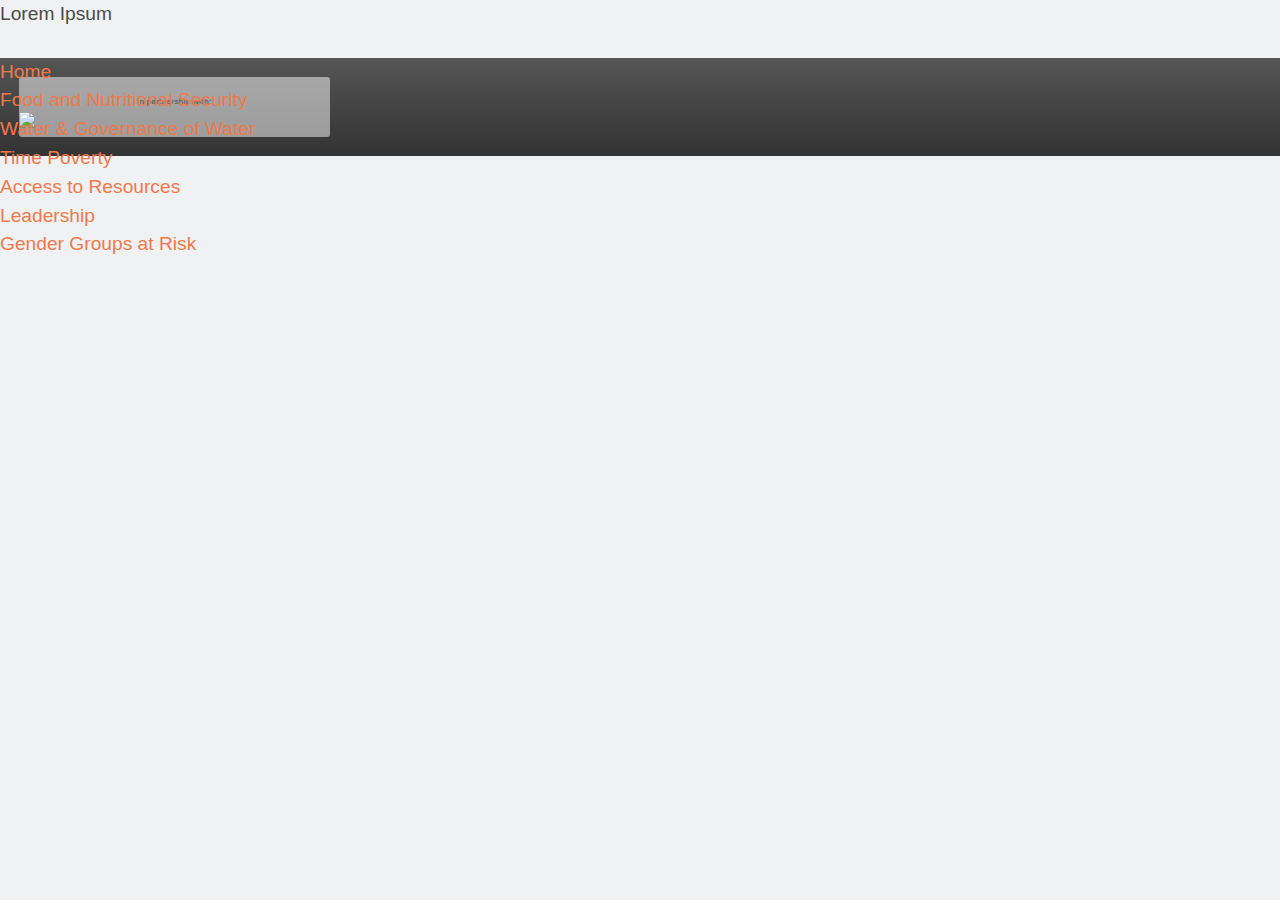
==== commit 6caac4e8: "Progress update on gender theme app" ====
--- a/themes/gender/index.html
+++ b/themes/gender/index.html
@@ -2,93 +2,69 @@
 <html lang="en">
 <head>
     <meta charset="UTF-8">
-    <title><Page Title></title>
+    <title>UNDP Climate Change Adaptation: Impacts 2016</title>
     <meta name="viewport" content="width=device-width, initial-scale=1.0, maximum-scale=1">
     <script src="/assets/javascripts/libs/Modernizr/modernizr.js"></script>
     <link href="https://fonts.googleapis.com/css?family=Lato:300,400,400i|Oswald:300,400,700" rel="stylesheet">
-    <link href="/assets/javascripts/libs/Swiper/css/swiper.min.css" type="text/css" media="screen" />
+    <link href='https://api.tiles.mapbox.com/mapbox-gl-js/v0.24.0/mapbox-gl.css' rel='stylesheet' />
+    <link rel="stylesheet" href="https://cdnjs.cloudflare.com/ajax/libs/Swiper/3.3.1/css/swiper.min.css">
     <link rel="stylesheet" type="text/css" href="/assets/stylesheets/screen.css" media="screen" />
-    <script src='https://api.mapbox.com/mapbox-gl-js/v0.23.0/mapbox-gl.js'></script>
 </head>
-<body class="landing-page issues gender">
-<header class="navigation primary-navigation" role="banner" id="primaryMenu">
-    <div class="navigation-wrapper">
-        <div class="container padding">
-            <div class="logos active">
-                <ul>
-                    <li><img src="../../assets/images/logos/undp.svg" /></li>
-                    <li><img src="../../assets/images/logos/cca.svg" /></li>
-                </ul>
+<body class="site landing-page">
+<div id="pageTop"></div>
+<div class="page-wrapper">
+    <div class="hero" id="hero">
+        <div id="header">
+            <div class="menu-wrapper" id="mainMenuBar">
+                <div class="menu-toggle" id="menuToggle"><span class="fa fa-bars"></span></div>
+                <div class="main-menu-bar">
+
+                </div>
+                <div class="menu-panel" id="menuPanel">
+                    <ul>
+                        <li><a href="/themes/gender/index.html">Home</a></li>
+                        <li><a href="/themes/gender/topics/food-nutritional-security.html">Food and Nutritional Security</a></li>
+                        <li><a href="/themes/gender/topics/water.html">Water & Governance of Water</a></li>
+                        <li><a href="/themes/gender/topics/time.html">Time Poverty</a></li>
+                        <li><a href="/themes/gender/topics/resources.html">Access to Resources</a></li>
+                        <li><a href="/themes/gender/topics/leadership.html">Leadership</a></li>
+                        <li><a href="/themes/gender/topics/groups-at-risk.html">Gender Groups at Risk</a></li>
+                    </ul>
+                </div>
             </div>
-            <a href="#" class="navigation-menu-button" id="js-mobile-menu"><span class="fa fa-bars fa-2x"></span></a>
+            <!--- Village Scene Here -->
+    </div>
+    <article>
+        <p>Lorem Ipsum</p>
+    </article>
+    <footer>
+        <div class="partner-logos">
+            <p>In partnership with:</p>
+            <img src="/assets/images/logos/ccaf.png" />
         </div>
-        <nav role="navigation">
-            <ul id="js-navigation-menu" class="navigation-menu show">
-                <li class="nav-link"><a href="/">Home</a></li>
-                <li class="nav-link"><a href="javascript:void(0)">About</a></li>
-                <li class="nav-link"><a href="javascript:void(0)">Countries</a></li>
-                <li class="nav-link"><a href="/themes">Themes</a></li>
-                <li class="nav-link"><a href="javascript:void(0)">Knowledge Center</a></li>
-                <li class="nav-link"><a href="javascript:void(0)">Contact</a></li>
-            </ul>
-        </nav>
-    </div>
-</header>
+    </footer>
+</div>
+<a class="scroll-on-page-link" href="#pageTop" id="goToTop"><span class="fa fa-chevron-up" aria-hidden="true"></span></a>
 
-<div class="container content">
-    <div class="block behind" id="fixedBlock">
-        <h3>Ensuring Gender Responsive Adaptation</h3>
-        <ul class="scene">
-            <li /><a href="#" class="sprite flipInY animated" id="gender-food-security"><span class="caption bounceIn animated">Food and nutritional security</span></a>
-            <li /><a href="#" class="sprite flipInY animated" id="gender-water"><span class="caption bounceIn animated">Access to water and its governance</span></a>
-            <li /><a href="#" class="sprite flipInY animated" id="gender-time"><span class="caption bounceIn animated">Time poverty and unpaid care work</span></a>
-            <li /><a href="#" class="sprite flipInY animated" id="gender-participation"><span class="caption bounceIn animated">Participation, decision-making & leadership</span></a>
-            <li /><a href="#" class="sprite flipInY animated" id="gender-resources"><span class="caption bounceIn animated">Control over productive resources, natural resources & income</span></a>
-            <li /><a href="#" class="sprite flipInY animated" id="gender-risk"><span class="caption bounceIn animated">Gender groups most at risk</span></a>
-            <li /><a href="#" class="sprite flipInY animated" id="gender-institutions"><span class="caption bounceIn animated">Institutions</span></a>
-            <li /><a href="#" class="sprite flipInY animated" id="gender-community"><span class="caption bounceIn animated">Community</span></a>
-        </ul>
-    </div>
-    <div class="block inverted padding" class="textBlock">
-        <h2>Ensuring Gender Responsive Adaptation</h2>
-        <p>Over the last two decades, adaptation to climate change has emerged as a critical area of engagement for the UN, international development organizations and national-level State institutions.  The international policy context now recognizes that gender equality is a condition for successful adaptation to climate change. Yet gender-responsive adaptation remains the exception rather than the norm. Most actors are struggling with the question of how to successful design and implement these approaches.</p>
-
-        <p>By shifting the focus from vulnerability to empowerment, adaptation responses have the potential to transform existing gender power imbalances and to enhance both women's and men’s adaptive capacities while simultaneously advancing gender equality and women's rights.<p>
-
-        <p>This research study draws on findings from six countries, Cabo Verde, Cambodia, Haiti, Mali, Niger and Sudan, engaged in adaptation efforts supported by the Canada – UNDP Climate Change Adaptation Facility (CCAF) . In all six countries, national projects aim to strengthen climate-resilience, particularly in the area of food security and water management.  They are specifically demonstrating gender-responsive adaptation strategies (in small scale projects?), providing insights on the types of resources and partnerships needed at local and national level for success.</p>
-
-        <p>The Canada-UNDP Climate Change Adaptation Facility (CCAF) was established in 2014.The Facility aims to promote south-south cooperation and enhance the understanding of initiatives that address adaptation to climate change, especially the gender dimensions.  This is done by collecting and analyzing experiences and lessons learned emanating from the six national adaptation projects under the Canada-UNDP portfolio.  It produces and disseminates knowledge that can be shared among the project countries and usefully applied in other contexts.  The CCAF also promotes south-south cooperation through global exchange and engagement among countries and project teams.  Overall, it ensures that valuable experiences from the local and national activities are being used to inform climate change adaptation policies and practice at the national, regional and global level.</p>
-    </div>
-</div>
-
+<!-- Javascripts -->
+<!-- Libraries First -->
 <script src="/assets/javascripts/libs/jQuery/jquery.min.js"></script>
 <script src="/assets/javascripts/libs/ScrollMagic/scrollmagic/uncompressed/ScrollMagic.js"></script>
+<script src="https://cdnjs.cloudflare.com/ajax/libs/Swiper/3.3.1/js/swiper.jquery.min.js"></script>
+<script src='https://api.mapbox.com/mapbox-gl-js/v0.23.0/mapbox-gl.js'></script>
+<script src="/assets/javascripts/libs/Chartjs/dist/Chart.bundle.js"></script>
+<script src="/assets/javascripts/libs/spin/spin.min.js"></script>
+
+<!-- Site Behaviours -->
+<script src="/assets/javascripts/behaviours/layout.js"></script>
+<script src="/assets/javascripts/behaviours/menuCtrl.js"></script>
 <script src="/assets/javascripts/behaviours/scrollingEffects.js"></script>
-<script src="/assets/javascripts/behaviours/animationControl.js"></script>
-<script src="/assets/javascripts/behaviours/blockSpacing.js"></script>
-<script src="/assets/javascripts/behaviours/numberCounter.js"></script>
-<script src="/assets/javascripts/components/menu.js"></script>
+<script src="/assets/javascripts/behaviours/scrollingEffects_topicPage.js"></script>
+<script src="/assets/javascripts/behaviours/scrollOnPage.js"></script>
+<script src="/assets/javascripts/behaviours/parallax.js"></script>
+<script src="/assets/javascripts/behaviours/topicSwiper.js"></script>
 
-<script>
-    var controller = new ScrollMagic.Controller();
-
-    var menuBehaviour = new ScrollMagic.Scene({
-        triggerElement: '#textBlock',
-        triggerHook: 0,
-        loglevel: 0,
-        offset: 1
-    })
-            .setClassToggle('#fixedBlock','fixPosition')
-            .addTo(controller);
-
-    $('.sprite').on('mouseenter', function(event){
-        $(this).addClass('active');
-    });
-    $('.sprite').on('mouseleave', function(event){
-        $(this).removeClass('active');
-    });
 </script>
-
 <script src="//localhost:35729/livereload.js"></script> <!-- Development only -->
 </body>
 </html>--- a/assets/stylesheets/screen.css
+++ b/assets/stylesheets/screen.css
@@ -6843,77 +6843,109 @@
 /* Scaffolding */
 /* Breakpoints */
 /* Pizazz */
+/* Transitions */
+/* line 106, ../../../src/sass/mixins/_texture.scss */
+.texture {
+  height: 5em;
+  width: 100%;
+}
+/* line 112, ../../../src/sass/mixins/_texture.scss */
+.texture .texture-normal {
+  background: url("https://raw.githubusercontent.com/thoughtbot/refills/master/source/images/textures/diagonal-noise.png"), linear-gradient(180deg, #e1f2f1, #bae0de), center no-repeat #e1f2f1 scroll;
+  float: left;
+  height: 5em;
+  width: 50%;
+}
+/* line 120, ../../../src/sass/mixins/_texture.scss */
+.texture .texture-inverted {
+  background: url("https://raw.githubusercontent.com/thoughtbot/refills/master/source/images/textures/inverted/diagonal-noise.png"), linear-gradient(180deg, #e1f2f1, #bae0de), center no-repeat #e1f2f1 scroll;
+  float: left;
+  height: 5em;
+  width: 50%;
+}
+
 /* line 1, ../../../src/sass/styles/_colors.scss */
 body {
   background-color: #f0f1f2;
+  background: url("https://raw.githubusercontent.com/thoughtbot/refills/master/source/images/textures/inverted/subtle_grunge.png"), linear-gradient(0, #f0f1f2, #f0f1f2), center no-repeat #f0f1f2 scroll;
+  background-attachment: fixed;
 }
 
 /* Headings */
-/* line 7, ../../../src/sass/styles/_colors.scss */
+/* line 9, ../../../src/sass/styles/_colors.scss */
 h1 {
-  color: #009640;
-}
-
-/* line 11, ../../../src/sass/styles/_colors.scss */
+  color: #0055aa;
+}
+
+/* line 13, ../../../src/sass/styles/_colors.scss */
 h2 {
   color: #0055aa;
 }
 
 /* Body */
-/* line 17, ../../../src/sass/styles/_colors.scss */
+/* line 19, ../../../src/sass/styles/_colors.scss */
 p, ul, ol {
   color: #4b4b4b;
 }
 
 /* Links */
-/* line 24, ../../../src/sass/styles/_colors.scss */
+/* line 26, ../../../src/sass/styles/_colors.scss */
 a {
   color: #ee7a4b;
 }
 
-/* line 28, ../../../src/sass/styles/_colors.scss */
+/* line 30, ../../../src/sass/styles/_colors.scss */
 a:hover {
   color: #e84e0f;
 }
 
-/* line 32, ../../../src/sass/styles/_colors.scss */
+/* line 34, ../../../src/sass/styles/_colors.scss */
 a:active {
   color: red;
 }
 
-/* line 36, ../../../src/sass/styles/_colors.scss */
+/* line 38, ../../../src/sass/styles/_colors.scss */
 a:visited {
   color: #009640;
 }
 
-/* line 40, ../../../src/sass/styles/_colors.scss */
+/* line 42, ../../../src/sass/styles/_colors.scss */
+a.ui-anchor.default {
+  color: white;
+}
+
+/* line 46, ../../../src/sass/styles/_colors.scss */
 .container {
   background-color: #f0f1f2;
 }
 
-/* line 44, ../../../src/sass/styles/_colors.scss */
+/* line 50, ../../../src/sass/styles/_colors.scss */
 .block.dark {
   background-color: #e6e7e8;
 }
 
-/* line 48, ../../../src/sass/styles/_colors.scss */
+/* line 54, ../../../src/sass/styles/_colors.scss */
 .block.light {
   background-color: #f0f1f2;
 }
 
-/* line 52, ../../../src/sass/styles/_colors.scss */
+/* line 58, ../../../src/sass/styles/_colors.scss */
 .block.inverted {
   background-color: #272727;
 }
-/* line 54, ../../../src/sass/styles/_colors.scss */
+/* line 60, ../../../src/sass/styles/_colors.scss */
+.block.inverted h1, .block.inverted h2, .block.inverted h3, .block.inverted h4, .block.inverted h5, .block.inverted h6 {
+  color: white;
+}
+/* line 63, ../../../src/sass/styles/_colors.scss */
 .block.inverted p {
-  color: white;
+  color: #e6e7e8;
 }
 
 /* Font Families */
 /* line 3, ../../../src/sass/styles/_typography.scss */
 body {
-  font-family: "Lato", Helvetica, Roboto, Arial, sans-serif;
+  font-family: "Open Sans", Helvetica, Roboto, Arial, sans-serif;
 }
 
 /* line 7, ../../../src/sass/styles/_typography.scss */
@@ -6926,139 +6958,123 @@
 body {
   font-size: 100%;
 }
-@media screen and (min-width: 801px) {
-  /* line 12, ../../../src/sass/styles/_typography.scss */
-  body {
-    font-size: 150%;
-  }
-}
-@media screen and (min-width: 1401px) {
-  /* line 12, ../../../src/sass/styles/_typography.scss */
-  body {
-    font-size: 200%;
-  }
-}
 
 /* Font Sizes */
-/* line 24, ../../../src/sass/styles/_typography.scss */
+/* line 18, ../../../src/sass/styles/_typography.scss */
 h1 {
   font-size: 2.44141em;
 }
 
-/* line 28, ../../../src/sass/styles/_typography.scss */
+/* line 22, ../../../src/sass/styles/_typography.scss */
 h2 {
   font-size: 1.95313em;
 }
 
-/* line 32, ../../../src/sass/styles/_typography.scss */
+/* line 26, ../../../src/sass/styles/_typography.scss */
 h3 {
   font-size: 1.5625em;
 }
 
-/* line 36, ../../../src/sass/styles/_typography.scss */
+/* line 30, ../../../src/sass/styles/_typography.scss */
 h4, h5, h6 {
   font-size: 1em;
 }
 
-/* line 40, ../../../src/sass/styles/_typography.scss */
+/* line 34, ../../../src/sass/styles/_typography.scss */
 p {
   font-size: 1em;
 }
 
 /* Line Heights */
-/* line 45, ../../../src/sass/styles/_typography.scss */
+/* line 39, ../../../src/sass/styles/_typography.scss */
 h1 {
   line-height: 1.2288em;
   margin-bottom: 0.6144em;
 }
 
-/* line 50, ../../../src/sass/styles/_typography.scss */
+/* line 44, ../../../src/sass/styles/_typography.scss */
 h2 {
   line-height: 1.536em;
   margin-bottom: 0.768em;
 }
 
-/* line 55, ../../../src/sass/styles/_typography.scss */
+/* line 49, ../../../src/sass/styles/_typography.scss */
 h3 {
   line-height: 1.92em;
   margin-bottom: 0;
 }
 
-/* line 60, ../../../src/sass/styles/_typography.scss */
+/* line 54, ../../../src/sass/styles/_typography.scss */
 h4 {
   line-height: 1.5em;
-  margin-bottom: 0;
-}
-
-/* line 65, ../../../src/sass/styles/_typography.scss */
+}
+
+/* line 58, ../../../src/sass/styles/_typography.scss */
 h5, h6 {
   line-height: 1.5em;
   margin-bottom: 0;
 }
 
-/* line 70, ../../../src/sass/styles/_typography.scss */
+/* line 63, ../../../src/sass/styles/_typography.scss */
 p {
   line-height: 1.5em;
   margin-bottom: 1.5em;
 }
 
 /* Font Styles */
-/* line 76, ../../../src/sass/styles/_typography.scss */
+/* line 69, ../../../src/sass/styles/_typography.scss */
 h1, h2 {
   text-transform: uppercase;
   font-weight: 500;
 }
 
 /* Modifiers */
-/* line 82, ../../../src/sass/styles/_typography.scss */
+/* line 75, ../../../src/sass/styles/_typography.scss */
 .highlight {
   font-weight: bold;
 }
 
-/* line 1, ../../../src/sass/scaffold/_global.scss */
-body {
-  background-color: #f0f1f2;
-  margin: 0;
-}
-
-/* line 6, ../../../src/sass/scaffold/_global.scss */
-.navigation {
-  z-index: 1000;
-  width: 100vw;
-}
-
-/* line 11, ../../../src/sass/scaffold/_global.scss */
-.container {
-  background-color: transparent;
-  box-sizing: border-box;
-}
-
-/* line 16, ../../../src/sass/scaffold/_global.scss */
-.padding {
-  padding: 1.5rem;
-}
-
-/* line 20, ../../../src/sass/scaffold/_global.scss */
-canvas {
-  max-width: 100%;
-}
-
-/* line 1, ../../../src/sass/scaffold/_landing-page.scss */
-.landing-page .hero {
-  position: absolute;
-  top: 0;
-}
-
-/* line 6, ../../../src/sass/scaffold/_landing-page.scss */
-.landing-page .content {
-  width: 100%;
-}
-
-/* line 1, ../../../src/sass/scaffold/_grid.scss */
-.grid {
-  max-width: 1200px;
-  margin-left: auto;
-  margin-right: auto;
+/* line 79, ../../../src/sass/styles/_typography.scss */
+.xxl {
+  font-size: 300%;
+}
+
+/* line 1, ../../../src/sass/styles/_elements.scss */
+.btn {
+  border: 1px solid white;
+  padding: 1em;
+  font-family: "Oswald", Tahoma, Verdana, Arial, sans-serif;
+  color: white !important;
+  border-radius: 3px;
+}
+/* line 7, ../../../src/sass/styles/_elements.scss */
+.btn:hover {
+  background-color: rgba(255, 255, 255, 0.3);
+}
+
+@media screen and (min-width: 48em) {
+  /* line 2, ../../../src/sass/scaffold/_small.scss */
+  body {
+    font-size: 100%;
+  }
+}
+@media screen and (min-width: 64em) {
+  /* line 2, ../../../src/sass/scaffold/_medium.scss */
+  body {
+    font-size: 150%;
+  }
+}
+@media screen and (min-width: 75em) {
+  /* line 2, ../../../src/sass/scaffold/_large.scss */
+  body {
+    font-size: 120%;
+  }
+}
+@media screen and (min-width: 90em) {
+  /* line 2, ../../../src/sass/scaffold/_x_large.scss */
+  body {
+    font-size: 150%;
+  }
 }
 /* line 20, ../../../src/sass/libraries/neat/mixins/_clearfix.scss */
 .grid::after {
@@ -7083,7 +7099,7 @@
 .grid-2-cols:last-child {
   margin-right: 0;
 }
-@media screen and (min-width: 601px) {
+@media screen and (min-width: 48em) {
   /* line 13, ../../../src/sass/scaffold/_grid.scss */
   .grid-2-cols.small {
     float: left;
@@ -7110,7 +7126,7 @@
 .grid-3-cols:last-child {
   margin-right: 0;
 }
-@media screen and (min-width: 601px) {
+@media screen and (min-width: 48em) {
   /* line 24, ../../../src/sass/scaffold/_grid.scss */
   .grid-3-cols.small {
     float: left;
@@ -7145,7 +7161,7 @@
 .grid-4-cols:last-child {
   margin-right: 0;
 }
-@media screen and (min-width: 601px) {
+@media screen and (min-width: 48em) {
   /* line 36, ../../../src/sass/scaffold/_grid.scss */
   .grid-4-cols.small {
     float: left;
@@ -7169,6 +7185,41 @@
 }
 
 /* line 45, ../../../src/sass/scaffold/_grid.scss */
+.grid-6-cols {
+  float: left;
+  display: block;
+  margin-right: 2.35765%;
+  width: 100%;
+  margin-bottom: 1em;
+}
+/* line 89, ../../../src/sass/libraries/neat/grid/_span-columns.scss */
+.grid-6-cols:last-child {
+  margin-right: 0;
+}
+@media screen and (min-width: 48em) {
+  /* line 48, ../../../src/sass/scaffold/_grid.scss */
+  .grid-6-cols.small {
+    float: left;
+    display: block;
+    margin-right: 2.35765%;
+    width: 48.82117%;
+    margin-bottom: 0;
+  }
+  /* line 89, ../../../src/sass/libraries/neat/grid/_span-columns.scss */
+  .grid-6-cols.small:last-child {
+    margin-right: 0;
+  }
+  /* line 78, ../../../src/sass/libraries/neat/grid/_omega.scss */
+  .grid-6-cols.small:nth-child(2n) {
+    margin-right: 0;
+  }
+  /* line 83, ../../../src/sass/libraries/neat/grid/_omega.scss */
+  .grid-6-cols.small:nth-child(2n+1) {
+    clear: left;
+  }
+}
+
+/* line 57, ../../../src/sass/scaffold/_grid.scss */
 .grid-8-cols {
   float: left;
   display: block;
@@ -7180,8 +7231,8 @@
 .grid-8-cols:last-child {
   margin-right: 0;
 }
-@media screen and (min-width: 601px) {
-  /* line 48, ../../../src/sass/scaffold/_grid.scss */
+@media screen and (min-width: 48em) {
+  /* line 60, ../../../src/sass/scaffold/_grid.scss */
   .grid-8-cols.small {
     float: left;
     display: block;
@@ -7195,7 +7246,7 @@
   }
 }
 
-/* line 56, ../../../src/sass/scaffold/_grid.scss */
+/* line 68, ../../../src/sass/scaffold/_grid.scss */
 .grid-12-cols {
   float: left;
   display: block;
@@ -7208,719 +7259,1718 @@
   margin-right: 0;
 }
 
-/* line 2, ../../../src/sass/scaffold/_gender.scss */
-.landing-page.gender .container.content {
-  padding: 9em 1em 0 1em;
-}
-/* line 5, ../../../src/sass/scaffold/_gender.scss */
-.landing-page.gender .scene {
+/* line 3, ../../../src/sass/scaffold/_forms.scss */
+input[type=text], input[type=submit], input[type=email] {
+  font-size: 1.25em !important;
+  padding: 1rem !important;
+  line-height: 1.25em !important;
+  height: auto !important;
+  width: 100% !important;
+}
+
+/* line 11, ../../../src/sass/scaffold/_forms.scss */
+input[type=text] {
+  background-color: #f0f1f2;
+}
+
+/* line 15, ../../../src/sass/scaffold/_forms.scss */
+input.submit {
+  background-color: #40b6df !important;
+}
+/* line 17, ../../../src/sass/scaffold/_forms.scss */
+input.submit:hover {
+  background-color: #009ed4 !important;
+}
+
+/* line 23, ../../../src/sass/scaffold/_forms.scss */
+.select-wrapper {
+  overflow: hidden;
+  width: 100%;
+  border-radius: 3px;
+  background-color: #f0f1f2;
+  border: 1px solid #e6e7e8;
+  margin-bottom: 1em;
+  position: relative;
+}
+/* line 31, ../../../src/sass/scaffold/_forms.scss */
+.select-wrapper select {
+  -moz-appearance: none;
+  -webkit-appearance: none;
+  appearance: none;
+  background: transparent;
+  border: none;
+  height: 100%;
+  padding: 1em;
+  /* If you add too much padding here, the options won't show in IE */
+  width: 100%;
+  margin-bottom: 0;
+  font-weight: bold;
+  color: #676768;
+}
+/* line 44, ../../../src/sass/scaffold/_forms.scss */
+.select-wrapper:after {
+  content: "\f0d7";
+  font-family: FontAwesome;
+  font-size: 2em;
+  position: absolute;
+  right: 0.5em;
+  top: 0;
+  color: #676768;
+}
+
+/* line 55, ../../../src/sass/scaffold/_forms.scss */
+.form-label {
+  font-size: 0.8em;
+  margin-bottom: 0.5em;
+  text-align: left !important;
+  text-indent: 1rem;
+}
+
+/* line 62, ../../../src/sass/scaffold/_forms.scss */
+input, .mc-field-group {
+  width: auto;
+}
+
+/* line 66, ../../../src/sass/scaffold/_forms.scss */
+#mc_embed_signup .mc-field-group input {
+  padding: auto;
+}
+
+/* line 8, ../../../src/sass/scaffold/_scaffold.scss */
+footer {
+  background: url("https://raw.githubusercontent.com/thoughtbot/refills/master/source/images/textures/subtle_grunge.png"), linear-gradient(0, #333, #555), center no-repeat #333 scroll;
+  position: relative;
+  padding: 1em;
+}
+/* line 13, ../../../src/sass/scaffold/_scaffold.scss */
+footer .disclaimer p {
+  font-size: 0.5em;
+  text-align: left;
+  color: #a6a7a8 !important;
+}
+/* line 18, ../../../src/sass/scaffold/_scaffold.scss */
+footer .disclaimer h6 {
+  margin-bottom: 0.5em;
+}
+/* line 22, ../../../src/sass/scaffold/_scaffold.scss */
+footer a {
+  color: #f3a787;
+  font-size: 0.5em;
+}
+/* line 25, ../../../src/sass/scaffold/_scaffold.scss */
+footer a:visited {
+  color: #f3a787 !important;
+}
+
+/* line 32, ../../../src/sass/scaffold/_scaffold.scss */
+.section {
   padding-top: 1em;
 }
-/* line 7, ../../../src/sass/scaffold/_gender.scss */
-.landing-page.gender .scene .sprite {
-  display: block;
-  background-repeat: no-repeat;
-  background-position: 50% 0.5em;
-  background-size: 6em !important;
+/* line 34, ../../../src/sass/scaffold/_scaffold.scss */
+.section h1, .section p {
+  text-align: center;
+}
+/* line 37, ../../../src/sass/scaffold/_scaffold.scss */
+.section h1 {
+  margin-bottom: 0;
+}
+
+/* line 43, ../../../src/sass/scaffold/_scaffold.scss */
+.padding {
   padding: 1em;
-  height: 10em;
-  margin: 0 0 1em 0;
+}
+
+/* line 48, ../../../src/sass/scaffold/_scaffold.scss */
+#section-1 h1 {
+  margin-bottom: 0.5em;
+}
+/* line 51, ../../../src/sass/scaffold/_scaffold.scss */
+#section-1 p {
+  text-align: left;
+}
+/* line 54, ../../../src/sass/scaffold/_scaffold.scss */
+#section-1 ul {
+  list-style: square;
+  list-style-position: inside;
+  text-indent: -2em;
+  margin-left: 2em;
+  margin-bottom: 1em;
+}
+
+/* line 3, ../../../src/sass/components/_main_menu.scss */
+.menu-wrapper {
+  position: absolute;
+  z-index: 1000;
+  width: 100%;
+}
+/* line 7, ../../../src/sass/components/_main_menu.scss */
+.menu-wrapper .menu-toggle {
+  position: fixed;
+  color: white;
+  line-height: 1.92em;
+  font-size: 1.5625em;
+  padding-left: 1rem;
+  z-index: 2000;
+}
+/* line 16, ../../../src/sass/components/_main_menu.scss */
+.menu-wrapper .main-menu-bar {
+  background-color: white;
+  height: 3em;
+  width: 100%;
+  padding-bottom: 0.5em;
+  transform: translate3d(0, 0, 0);
+  transition: all 0.2s linear;
+  opacity: 0;
+  z-index: 1000;
+  position: relative;
+}
+/* line 27, ../../../src/sass/components/_main_menu.scss */
+.menu-wrapper .items {
+  width: 100%;
+  height: 0;
+  background-color: rgba(0, 158, 212, 0.9);
+  transition: all 0.2s ease-out;
+  margin-top: 3em;
+  position: absolute;
+  z-index: 500;
+  overflow: hidden;
+  padding-left: 1em;
+}
+/* line 37, ../../../src/sass/components/_main_menu.scss */
+.menu-wrapper .items li {
+  margin-top: 1em;
+}
+/* line 40, ../../../src/sass/components/_main_menu.scss */
+.menu-wrapper .items li a {
+  font-family: "Oswald", Tahoma, Verdana, Arial, sans-serif;
+  color: white;
+}
+/* line 47, ../../../src/sass/components/_main_menu.scss */
+.menu-wrapper.active .menu-toggle, .menu-wrapper.scrolled .menu-toggle {
+  color: #272727;
+}
+/* line 50, ../../../src/sass/components/_main_menu.scss */
+.menu-wrapper.active .main-menu-bar, .menu-wrapper.scrolled .main-menu-bar {
+  opacity: 1;
+}
+/* line 56, ../../../src/sass/components/_main_menu.scss */
+.menu-wrapper.active .menu-panel {
+  height: 100vh;
+}
+
+/* line 65, ../../../src/sass/components/_main_menu.scss */
+.topic-page .menu-wrapper .main-menu-bar {
+  opacity: 1;
+  background-color: rgba(232, 78, 15, 0.5);
   text-align: center;
+  height: 5em;
+}
+/* line 71, ../../../src/sass/components/_main_menu.scss */
+.topic-page .menu-wrapper.scrolled {
+  background-color: #e84e0f;
+}
+/* line 76, ../../../src/sass/components/_main_menu.scss */
+.topic-page .menu-panel {
+  background-color: rgba(255, 255, 255, 0.95);
+  height: 0;
+  width: 100%;
+  position: fixed;
+  z-index: 5000;
+  transition: all 0.5s linear;
+  overflow: hidden;
+}
+/* line 84, ../../../src/sass/components/_main_menu.scss */
+.topic-page .menu-panel.active {
+  height: 100vh;
+}
+
+/*.menu-wrapper {
+  .menu-toggle {
+    position: fixed;
+    z-index: 2000;
+    color: white;
+    line-height: $base-line-height * 2 / ((strip-unit(modular-scale(2)*$base-font-size))) + em;
+    font-size: modular-scale(2);
+    padding-left: 1em;
+    &.active, &.scrolled {
+      color:get-color('grey',5);
+    }
+  }
+  .main-menu-bar {
+    background-color: rgba(255,255,255,1);
+    width:100% !important;
+    z-index: 1000;
+
+
+    opacity:0;
+    padding-bottom: 0.5em;
+    height:3em;
+    position: relative;
+    h1, h2, h3, h4, h5, h6 {
+      color: white;
+      letter-spacing: 0.4em;
+      text-align: center;
+      text-transform: uppercase;
+    }
+    p {
+      color: get-color('grey',1,1);
+      text-align: center;
+      text-transform: uppercase;
+      font-size: 0.8em;
+      margin-bottom: 0em;
+    }
+    .items {
+      height:0em;
+      overflow: hidden;
+      width:100%;
+      background-color: get-color('azure',3,0.95);
+      justify-content: center;
+      padding:1em 0;
+      font-size: inherit;
+      padding:0 1em;
+      transition:height $transition-medium ease-out;
+      li {
+        margin-top: 1em;
+      }
+      a {
+        font-family: $font-headings;
+        color: white;
+      }
+      p {
+        margin-bottom: 0;
+      }
+      // Override styles for non-mobile menu display
+      @include media($menu-bp) {
+        height:auto;
+        display: flex;
+        background-color: rgba(255,255,255,1);
+        margin-top: 0;
+        padding:0.5em 0;
+        li {
+          margin-top: 0;
+          margin-left:2em;
+          margin-right:2em;
+        }
+        a {
+          color: black;
+        }
+      }
+    }
+
+    &.scrolled, &.active {
+      opacity: 1;
+      font-size: 100%;
+    }
+  }
+}
+
+*/
+/* line 1, ../../../src/sass/components/_hero.scss */
+.hero {
   position: relative;
-  background-color: #e6e7e8;
-  box-sizing: border-box;
-  border-radius: 5px;
-  transition: all 0.2s linear;
-  animation-duration: 2s;
-  background-size: auto;
-}
-/* line 23, ../../../src/sass/scaffold/_gender.scss */
-.landing-page.gender .scene .sprite:hover {
-  background-color: #bfe7f4;
-  background-size: 8em !important;
-}
-/* line 27, ../../../src/sass/scaffold/_gender.scss */
-.landing-page.gender .scene .sprite#gender-participation {
-  background-image: url("/assets/images/themes/gender/sprite-1.svg");
-}
-/* line 30, ../../../src/sass/scaffold/_gender.scss */
-.landing-page.gender .scene .sprite#gender-risk {
-  background-image: url("/assets/images/themes/gender/sprite-2.svg");
-}
-/* line 33, ../../../src/sass/scaffold/_gender.scss */
-.landing-page.gender .scene .sprite#gender-water {
-  background-image: url("/assets/images/themes/gender/sprite-3.svg");
-}
-/* line 36, ../../../src/sass/scaffold/_gender.scss */
-.landing-page.gender .scene .sprite#gender-time {
-  background-image: url("/assets/images/themes/gender/sprite-4.svg");
-}
-/* line 39, ../../../src/sass/scaffold/_gender.scss */
-.landing-page.gender .scene .sprite#gender-community {
-  background-image: url("/assets/images/themes/gender/sprite-5.svg");
-}
-/* line 42, ../../../src/sass/scaffold/_gender.scss */
-.landing-page.gender .scene .sprite#gender-food-security {
-  background-image: url("/assets/images/themes/gender/sprite-6.svg");
-}
-/* line 45, ../../../src/sass/scaffold/_gender.scss */
-.landing-page.gender .scene .sprite#gender-resources {
-  background-image: url("/assets/images/themes/gender/sprite-7.svg");
-}
-/* line 48, ../../../src/sass/scaffold/_gender.scss */
-.landing-page.gender .scene .sprite#gender-institutions {
-  background-image: url("/assets/images/themes/gender/sprite-8.svg");
-}
-/* line 53, ../../../src/sass/scaffold/_gender.scss */
-.landing-page.gender .scene .caption {
-  background-color: rgba(255, 255, 255, 0.9);
-  border-radius: 10px;
-  color: black;
-  font-size: 0.8em;
-  padding: 0.5em;
+  top: 0;
   left: 0;
-  margin: 7em auto;
-  display: block;
+  z-index: 1000;
+  height: 26em;
+  max-height: 100vh;
+}
+@media screen and (min-width: 48em) {
+  /* line 1, ../../../src/sass/components/_hero.scss */
+  .hero {
+    height: 30em;
+  }
+}
+@media screen and (min-width: 64em) {
+  /* line 1, ../../../src/sass/components/_hero.scss */
+  .hero {
+    height: 36em;
+  }
+}
+@media screen and (min-width: 90em) {
+  /* line 1, ../../../src/sass/components/_hero.scss */
+  .hero {
+    height: 60em;
+  }
+}
+/* line 19, ../../../src/sass/components/_hero.scss */
+.hero .flex-wrapper {
+  display: flex;
+  flex-direction: column;
+  justify-content: center;
+  height: 100%;
+  align-items: center;
+}
+/* line 26, ../../../src/sass/components/_hero.scss */
+.hero .page-header {
+  position: absolute;
+  z-index: 500;
   width: 100%;
-  font-family: "Oswald", Tahoma, Verdana, Arial, sans-serif;
-  color: #4b4b4b;
-}
-@media screen and (min-width: 1024px) {
-  /* line 68, ../../../src/sass/scaffold/_gender.scss */
-  .landing-page.gender .container.content {
-    padding: 0;
-  }
-  /* line 70, ../../../src/sass/scaffold/_gender.scss */
-  .landing-page.gender .container.content h3 {
-    display: none;
-  }
-  /* line 74, ../../../src/sass/scaffold/_gender.scss */
-  .landing-page.gender .block.behind.fixPosition {
-    position: relative;
-  }
-  /* line 77, ../../../src/sass/scaffold/_gender.scss */
-  .landing-page.gender .scene {
-    height: 100vh;
-    background: url("/assets/images/themes/gender/bg.svg") no-repeat fixed 0% 0%;
-    background-color: #deecf8;
-    background-size: cover;
-    position: relative;
-    z-index: 0;
-  }
-  /* line 84, ../../../src/sass/scaffold/_gender.scss */
-  .landing-page.gender .scene .sprite {
-    position: fixed;
-    width: 10em;
-    -webkit-animation-delay: 1s;
-    animation-delay: 1s;
-    z-index: -1000;
-    background-position: 50% 100%;
-    background-size: auto !important;
-    background-color: transparent;
-  }
-  /* line 93, ../../../src/sass/scaffold/_gender.scss */
-  .landing-page.gender .scene .sprite:hover {
-    background-size: auto !important;
-    background-color: transparent;
-  }
-  /* line 97, ../../../src/sass/scaffold/_gender.scss */
-  .landing-page.gender .scene .sprite#gender-participation {
-    bottom: 3%;
-    right: 20%;
-  }
-  /* line 101, ../../../src/sass/scaffold/_gender.scss */
-  .landing-page.gender .scene .sprite#gender-risk {
-    bottom: 4%;
-    right: 40%;
-  }
-  /* line 105, ../../../src/sass/scaffold/_gender.scss */
-  .landing-page.gender .scene .sprite#gender-water {
-    bottom: 15%;
-    left: 20%;
-  }
-  /* line 109, ../../../src/sass/scaffold/_gender.scss */
-  .landing-page.gender .scene .sprite#gender-time {
-    bottom: 4%;
-    left: 2%;
-  }
-  /* line 113, ../../../src/sass/scaffold/_gender.scss */
-  .landing-page.gender .scene .sprite#gender-community {
-    top: 30%;
-    left: 5%;
-  }
-  /* line 117, ../../../src/sass/scaffold/_gender.scss */
-  .landing-page.gender .scene .sprite#gender-food-security {
-    top: 40%;
-    left: 40%;
-  }
-  /* line 121, ../../../src/sass/scaffold/_gender.scss */
-  .landing-page.gender .scene .sprite#gender-resources {
-    top: 25%;
-    right: 10%;
-  }
-  /* line 125, ../../../src/sass/scaffold/_gender.scss */
-  .landing-page.gender .scene .sprite#gender-institutions {
-    top: 55%;
-    right: 5%;
-  }
-  /* line 129, ../../../src/sass/scaffold/_gender.scss */
-  .landing-page.gender .scene .sprite.active {
-    z-index: 1000;
-  }
-  /* line 134, ../../../src/sass/scaffold/_gender.scss */
-  .landing-page.gender .scene .sprite .caption {
-    display: none;
-    bottom: -20%;
-    width: 10em;
-    text-align: center;
-    background-color: rgba(255, 255, 255, 0.9);
-    border-radius: 10px;
-    color: black;
-    font-size: 0.8em;
-    padding: 0.5em;
-    z-index: 1000;
-  }
-  /* line 146, ../../../src/sass/scaffold/_gender.scss */
-  .landing-page.gender .scene .sprite.active .caption {
-    text-indent: 0;
-    display: block;
-  }
-}
-
-/* line 2, ../../../src/sass/components/_menu.scss */
-.primary-navigation {
-  width: 100vw;
-  background-color: rgba(200, 200, 200, 0.5);
-  box-sizing: border-box;
-  transform: translate3d(0, 0, 0);
-  transition: background-color 0.3s ease;
+  height: 100%;
+  text-align: center;
+  font-size: 1.95313em;
+}
+/* line 33, ../../../src/sass/components/_hero.scss */
+.hero .page-header h1, .hero .page-header h2, .hero .page-header h3, .hero .page-header h4, .hero .page-header h5, .hero .page-header h6 {
+  color: white;
+  margin-bottom: 0;
+  font-size: 1.25em;
+}
+/* line 40, ../../../src/sass/components/_hero.scss */
+.hero .heading {
+  background: radial-gradient(rgba(0, 0, 0, 0.5) 0%, rgba(0, 0, 0, 0) 70%, rgba(0, 0, 0, 0) 100%);
+}
+/* line 45, ../../../src/sass/components/_hero.scss */
+.hero .gradient {
   position: absolute;
   top: 0;
-}
-/* line 11, ../../../src/sass/components/_menu.scss */
-.primary-navigation .navigation-wrapper > .container {
-  display: flex;
-  flex-direction: row;
-  align-items: center;
-  height: 8em;
-  transition: all 0.3s ease;
-}
-/* line 21, ../../../src/sass/components/_menu.scss */
-.primary-navigation .logos {
-  flex: 12;
+  z-index: 50;
   height: 100%;
-}
-/* line 24, ../../../src/sass/components/_menu.scss */
-.primary-navigation .logos ul {
-  display: flex;
-  flex-direction: row;
+  width: 100%;
+  background: linear-gradient(rgba(0, 0, 0, 0.5), transparent, transparent);
+}
+/* line 54, ../../../src/sass/components/_hero.scss */
+.hero .bg-img {
+  position: absolute;
+  top: 0;
+  left: 0;
+  z-index: 0;
+  transform: translate3d(0, 0, 0);
   height: 100%;
-}
-/* line 28, ../../../src/sass/components/_menu.scss */
-.primary-navigation .logos ul li {
-  height: 100%;
-  flex: 0 1 auto;
-  margin-right: 0.5em;
-}
-/* line 34, ../../../src/sass/components/_menu.scss */
-.primary-navigation .logos img {
-  height: 100%;
-}
-/* line 38, ../../../src/sass/components/_menu.scss */
-.primary-navigation .navigation-menu-button {
-  flex: 1;
-  color: #f0f1f2;
-}
-@media screen and (min-width: 801px) {
-  /* line 38, ../../../src/sass/components/_menu.scss */
-  .primary-navigation .navigation-menu-button {
-    display: none;
-  }
-}
-/* line 46, ../../../src/sass/components/_menu.scss */
-.primary-navigation ul.navigation-menu {
-  position: absolute;
-  clear: both;
+  width: 100%;
+  background-repeat: no-repeat;
+  background-position: 50% 0px;
+  background-size: auto;
+}
+/* line 65, ../../../src/sass/components/_hero.scss */
+.hero .bg-img.svg {
+  background-size: 120%;
+}
+@media screen and (min-width: 75em) {
+  /* line 54, ../../../src/sass/components/_hero.scss */
+  .hero .bg-img {
+    background-size: 150%;
+  }
+}
+
+/* line 1, ../../../src/sass/components/_ribbon.scss */
+a.corner-ribbon {
+  width: 12.5em;
+  background: #40b6df;
+  position: fixed;
+  text-align: center;
+  line-height: 3em;
+  letter-spacing: 1px;
+  color: white;
+  z-index: 2000;
+  top: 1.5em;
+  right: -3em;
+  left: auto;
+  transform: rotate(45deg);
+  font-weight: bold;
+  border: 1px solid black;
   display: none;
-  margin: 0 auto;
-  overflow: visible;
-  padding: 1.5rem;
-  width: 100vw;
-  height: 100vh;
-  background-color: rgba(50, 50, 50, 0.9);
-  visibility: inherit;
-}
-@media screen and (min-width: 801px) {
-  /* line 46, ../../../src/sass/components/_menu.scss */
-  .primary-navigation ul.navigation-menu {
-    height: auto;
+  transition: all 0.2s linear;
+}
+@media screen and (min-width: 48em) {
+  /* line 1, ../../../src/sass/components/_ribbon.scss */
+  a.corner-ribbon {
     display: block;
-    margin: 0;
-    padding: 1em;
-  }
-}
-/* line 65, ../../../src/sass/components/_menu.scss */
-.primary-navigation ul.navigation-menu.show {
+  }
+}
+/* line 21, ../../../src/sass/components/_ribbon.scss */
+a.corner-ribbon:hover {
+  background-color: #009ed4;
+  font-size: 1.05em;
+}
+/* line 25, ../../../src/sass/components/_ribbon.scss */
+a.corner-ribbon.scrolled {
+  background-color: rgba(64, 182, 223, 0.4);
+  color: rgba(255, 255, 255, 0.2);
+  border: none;
+}
+/* line 29, ../../../src/sass/components/_ribbon.scss */
+a.corner-ribbon.scrolled:hover {
+  background-color: #009ed4;
+  color: white;
+}
+
+/* line 1, ../../../src/sass/components/_goToTop.scss */
+#goToTop {
+  position: fixed;
+  bottom: 0;
+  right: 0;
+  margin: 0.5em;
+  width: 2em;
+  height: 2em;
+  font-size: 2em;
+  opacity: 0;
+  transition: all 0.2s linear;
+  color: rgba(230, 231, 232, 0.3);
+  z-index: 5000;
+}
+/* line 13, ../../../src/sass/components/_goToTop.scss */
+#goToTop .fa {
+  padding: 0.5em 0;
+  text-align: center;
   display: block;
-}
-/* line 71, ../../../src/sass/components/_menu.scss */
-.primary-navigation ul li.nav-link {
-  display: block;
-  text-align: right;
-  width: 100%;
-}
-@media screen and (min-width: 801px) {
-  /* line 71, ../../../src/sass/components/_menu.scss */
-  .primary-navigation ul li.nav-link {
-    background: transparent;
-    display: inline;
-    text-decoration: none;
-    width: auto;
-    margin-right: 1em;
-  }
-}
-/* line 85, ../../../src/sass/components/_menu.scss */
-.primary-navigation li.nav-link a {
-  display: inline-block;
-  color: white;
-  font-family: "Oswald", Tahoma, Verdana, Arial, sans-serif;
-  text-transform: uppercase;
-}
-@media screen and (min-width: 1025px) {
-  /* line 85, ../../../src/sass/components/_menu.scss */
-  .primary-navigation li.nav-link a {
-    padding-right: 1em;
-  }
-}
-/* line 95, ../../../src/sass/components/_menu.scss */
-.primary-navigation.inactive {
-  background-color: rgba(25, 25, 25, 0.9);
-}
-/* line 97, ../../../src/sass/components/_menu.scss */
-.primary-navigation.inactive .navigation-wrapper > .container {
-  height: 4em;
-  padding-top: 0.5em;
-  padding-bottom: 0.5em;
-}
-@media screen and (min-width: 768px) {
-  /* line 102, ../../../src/sass/components/_menu.scss */
-  .primary-navigation.inactive .navigation-menu {
-    visibility: hidden;
-  }
-}
-
-/* line 3, ../../../src/sass/components/_hero.scss */
-.landing-page .hero {
-  background: url("/assets/images/photos/hero-sm_x1.jpg") no-repeat fixed right bottom;
-  min-height: 414px;
-  width: 100vw;
-  padding-top: 8em;
-  box-sizing: border-box;
-}
-@media only screen and (-webkit-min-device-pixel-ratio: 1.5), only screen and (min--moz-device-pixel-ratio: 1.5), only screen and (-o-min-device-pixel-ratio: 1.5 / 1), only screen and (min-resolution: 144dpi), only screen and (min-resolution: 1.5dppx) {
-  /* line 3, ../../../src/sass/components/_hero.scss */
-  .landing-page .hero {
-    background: url("/assets/images/photos/hero-sm_x2.jpg") no-repeat fixed left bottom;
-    background-size: cover;
-  }
-}
-/* line 18, ../../../src/sass/mixins/_hero.scss */
-.landing-page .hero .site-title.second {
-  animation-delay: 1s;
-}
-/* line 22, ../../../src/sass/mixins/_hero.scss */
-.landing-page .hero .site-title {
-  font-weight: 100;
-  text-align: center;
-  color: white;
-  text-shadow: #272727 2px 2px 8px;
-  margin-bottom: 0;
-}
-/* line 29, ../../../src/sass/mixins/_hero.scss */
-.landing-page .hero .site-title.small {
-  font-size: 1em;
-  margin-bottom: 0.5em;
-  color: #e6e7e8;
-}
-@media screen and (min-width: 735px) {
-  /* line 29, ../../../src/sass/mixins/_hero.scss */
-  .landing-page .hero .site-title.small {
-    font-size: 1.5625em;
-  }
-}
-/* line 41, ../../../src/sass/mixins/_hero.scss */
-.landing-page .hero .site-title.large {
-  font-size: 4.76837em;
-}
-/* line 44, ../../../src/sass/mixins/_hero.scss */
-.landing-page .hero .site-title.bold {
-  font-weight: 500;
-}
-@media screen and (min-width: 767px) {
-  /* line 3, ../../../src/sass/components/_hero.scss */
-  .landing-page .hero {
-    padding-top: 10em;
-    font-size: 150%;
-    background: url("/assets/images/photos/hero-md_x1.jpg") no-repeat fixed left bottom;
-    background-size: 768px 1024px;
-    min-height: 768px;
-  }
-}
-@media only screen and (min-width: 767px) and (-webkit-min-device-pixel-ratio: 1.5), only screen and (min-width: 767px) and (min--moz-device-pixel-ratio: 1.5), only screen and (min-width: 767px) and (-o-min-device-pixel-ratio: 1.5 / 1), only screen and (min-width: 767px) and (min-resolution: 144dpi), only screen and (min-width: 767px) and (min-resolution: 1.5dppx) {
-  /* line 3, ../../../src/sass/components/_hero.scss */
-  .landing-page .hero {
-    background: url("/assets/images/photos/hero-md_x2.jpg") no-repeat fixed left bottom;
-  }
-}
-
-@media screen and (min-width: 1024px) {
-  /* line 3, ../../../src/sass/components/_hero.scss */
-  .landing-page .hero {
-    padding-top: 8.5em;
-    background: url("/assets/images/photos/hero-lg_x1.jpg") no-repeat fixed left bottom;
-    min-height: 100vh;
-  }
-}
-@media only screen and (min-width: 1024px) and (-webkit-min-device-pixel-ratio: 1.5), only screen and (min-width: 1024px) and (min--moz-device-pixel-ratio: 1.5), only screen and (min-width: 1024px) and (-o-min-device-pixel-ratio: 1.5 / 1), only screen and (min-width: 1024px) and (min-resolution: 144dpi), only screen and (min-width: 1024px) and (min-resolution: 1.5dppx) {
-  /* line 3, ../../../src/sass/components/_hero.scss */
-  .landing-page .hero {
-    background: url("/assets/images/photos/hero-lg_x2.jpg") no-repeat fixed left bottom;
-    background-size: cover;
-  }
-}
-
-@media screen and (min-width: 2048px) {
-  /* line 3, ../../../src/sass/components/_hero.scss */
-  .landing-page .hero {
-    background-size: cover;
-  }
-}
-
-/* line 7, ../../../src/sass/components/_hero.scss */
-.page.signature-programme.sp-1 .hero {
-  background: url("/assets/images/photos/sp-1-hero-sm_x1.jpg") no-repeat fixed right bottom;
-  min-height: 414px;
-  width: 100vw;
-  padding-top: 8em;
-  box-sizing: border-box;
-}
-@media only screen and (-webkit-min-device-pixel-ratio: 1.5), only screen and (min--moz-device-pixel-ratio: 1.5), only screen and (-o-min-device-pixel-ratio: 1.5 / 1), only screen and (min-resolution: 144dpi), only screen and (min-resolution: 1.5dppx) {
-  /* line 7, ../../../src/sass/components/_hero.scss */
-  .page.signature-programme.sp-1 .hero {
-    background: url("/assets/images/photos/sp-1-hero-sm_x2.jpg") no-repeat fixed left bottom;
-    background-size: cover;
-  }
-}
-/* line 18, ../../../src/sass/mixins/_hero.scss */
-.page.signature-programme.sp-1 .hero .site-title.second {
-  animation-delay: 1s;
-}
-/* line 22, ../../../src/sass/mixins/_hero.scss */
-.page.signature-programme.sp-1 .hero .site-title {
-  font-weight: 100;
-  text-align: center;
-  color: white;
-  text-shadow: #272727 2px 2px 8px;
-  margin-bottom: 0;
-}
-/* line 29, ../../../src/sass/mixins/_hero.scss */
-.page.signature-programme.sp-1 .hero .site-title.small {
-  font-size: 1em;
-  margin-bottom: 0.5em;
-  color: #e6e7e8;
-}
-@media screen and (min-width: 735px) {
-  /* line 29, ../../../src/sass/mixins/_hero.scss */
-  .page.signature-programme.sp-1 .hero .site-title.small {
-    font-size: 1.5625em;
-  }
-}
-/* line 41, ../../../src/sass/mixins/_hero.scss */
-.page.signature-programme.sp-1 .hero .site-title.large {
-  font-size: 4.76837em;
-}
-/* line 44, ../../../src/sass/mixins/_hero.scss */
-.page.signature-programme.sp-1 .hero .site-title.bold {
-  font-weight: 500;
-}
-@media screen and (min-width: 767px) {
-  /* line 7, ../../../src/sass/components/_hero.scss */
-  .page.signature-programme.sp-1 .hero {
-    padding-top: 10em;
-    font-size: 150%;
-    background: url("/assets/images/photos/sp-1-hero-md_x1.jpg") no-repeat fixed left bottom;
-    background-size: 768px 1024px;
-    min-height: 768px;
-  }
-}
-@media only screen and (min-width: 767px) and (-webkit-min-device-pixel-ratio: 1.5), only screen and (min-width: 767px) and (min--moz-device-pixel-ratio: 1.5), only screen and (min-width: 767px) and (-o-min-device-pixel-ratio: 1.5 / 1), only screen and (min-width: 767px) and (min-resolution: 144dpi), only screen and (min-width: 767px) and (min-resolution: 1.5dppx) {
-  /* line 7, ../../../src/sass/components/_hero.scss */
-  .page.signature-programme.sp-1 .hero {
-    background: url("/assets/images/photos/sp-1-hero-md_x2.jpg") no-repeat fixed left bottom;
-  }
-}
-
-@media screen and (min-width: 1024px) {
-  /* line 7, ../../../src/sass/components/_hero.scss */
-  .page.signature-programme.sp-1 .hero {
-    padding-top: 8.5em;
-    background: url("/assets/images/photos/sp-1-hero-lg_x1.jpg") no-repeat fixed left bottom;
-    min-height: 100vh;
-  }
-}
-@media only screen and (min-width: 1024px) and (-webkit-min-device-pixel-ratio: 1.5), only screen and (min-width: 1024px) and (min--moz-device-pixel-ratio: 1.5), only screen and (min-width: 1024px) and (-o-min-device-pixel-ratio: 1.5 / 1), only screen and (min-width: 1024px) and (min-resolution: 144dpi), only screen and (min-width: 1024px) and (min-resolution: 1.5dppx) {
-  /* line 7, ../../../src/sass/components/_hero.scss */
-  .page.signature-programme.sp-1 .hero {
-    background: url("/assets/images/photos/sp-1-hero-lg_x2.jpg") no-repeat fixed left bottom;
-    background-size: cover;
-  }
-}
-
-@media screen and (min-width: 2048px) {
-  /* line 7, ../../../src/sass/components/_hero.scss */
-  .page.signature-programme.sp-1 .hero {
-    background-size: cover;
-  }
+  background-color: #a6a7a8;
+  border-radius: 3px;
+}
+/* line 20, ../../../src/sass/components/_goToTop.scss */
+#goToTop.scrolled {
+  opacity: 0.3;
+}
+/* line 23, ../../../src/sass/components/_goToTop.scss */
+#goToTop:hover {
+  opacity: 1;
 }
 
 /* line 1, ../../../src/sass/components/_logos.scss */
 .logos {
-  display: flex;
-  flex-direction: row;
-  justify-content: flex-start;
-}
-/* line 6, ../../../src/sass/components/_logos.scss */
-.logos .container {
-  padding: 0;
+  width: 100%;
+  margin: 0 auto;
+  height: 4.5em;
+}
+/* line 5, ../../../src/sass/components/_logos.scss */
+.logos ul {
+  height: 100%;
+  text-align: center;
 }
 /* line 8, ../../../src/sass/components/_logos.scss */
-.logos .container ul {
-  display: flex;
-  flex-direction: row;
-  justify-content: flex-start;
-}
-/* line 12, ../../../src/sass/components/_logos.scss */
-.logos .container ul li {
-  margin-right: 1em;
-}
-/* line 22, ../../../src/sass/components/_logos.scss */
-.logos.inactive {
-  width: 300px;
-}
-
-/* line 1, ../../../src/sass/components/_dataCounter.scss */
-.block-data-counter {
-  background-color: #bfd4ea;
-  text-align: center;
+.logos ul li {
+  display: inline-block;
+  height: 100%;
+  padding: 0.5em;
+}
+/* line 14, ../../../src/sass/components/_logos.scss */
+.logos img {
+  height: 100%;
+  max-width: 100%;
+}
+
+/* line 3, ../../../src/sass/components/_mapApp.scss */
+.map-container {
+  position: relative;
 }
 /* line 20, ../../../src/sass/libraries/neat/mixins/_clearfix.scss */
-.block-data-counter::after {
+.map-container::after {
   clear: both;
   content: "";
   display: block;
 }
-/* line 6, ../../../src/sass/components/_dataCounter.scss */
-.block-data-counter .value {
-  font-size: 2.44141em;
+/* line 6, ../../../src/sass/components/_mapApp.scss */
+.map-container #map {
+  height: 30em;
+  position: relative;
+  top: 0;
+  z-index: 0;
+  width: 100%;
+}
+@media screen and (min-width: 48em) {
+  /* line 6, ../../../src/sass/components/_mapApp.scss */
+  .map-container #map {
+    height: 40em;
+  }
+}
+@media screen and (min-width: 64em) {
+  /* line 6, ../../../src/sass/components/_mapApp.scss */
+  .map-container #map {
+    height: 50em;
+  }
+}
+@media screen and (min-width: 75em) {
+  /* line 6, ../../../src/sass/components/_mapApp.scss */
+  .map-container #map {
+    height: 60em;
+  }
+}
+/* line 22, ../../../src/sass/components/_mapApp.scss */
+.map-container .signature-programme.container {
+  position: absolute;
+  z-index: 10;
+  top: 0;
+  width: 100%;
+}
+/* line 27, ../../../src/sass/components/_mapApp.scss */
+.map-container .signature-programme.container h4 {
+  position: absolute;
+  top: 0;
+  display: none;
+  width: 100%;
+  padding: 1em;
+  min-height: 2em;
+  color: white;
+}
+/* line 36, ../../../src/sass/components/_mapApp.scss */
+.map-container .signature-programme.container.active h4 {
+  display: block;
+}
+
+/* line 42, ../../../src/sass/components/_mapApp.scss */
+#menu {
+  right: 10px;
+  border-radius: 3px;
+  margin-bottom: 1em;
+  text-align: center;
+}
+/* line 48, ../../../src/sass/components/_mapApp.scss */
+#menu a {
+  display: inline-block;
+  margin-right: 1em;
+  background-color: #e6e7e8;
+  margin-right: 0.2em;
+  margin-bottom: 0.2em;
+}
+
+/* line 57, ../../../src/sass/components/_mapApp.scss */
+#container-sp1 h4 {
+  background-color: rgba(250, 128, 36, 0.8);
+}
+
+/* line 61, ../../../src/sass/components/_mapApp.scss */
+#container-sp2 h4 {
+  background-color: rgba(188, 33, 55, 0.8);
+}
+
+/* line 65, ../../../src/sass/components/_mapApp.scss */
+#container-sp3 h4 {
+  background-color: rgba(134, 193, 230, 0.8);
+}
+
+/* line 69, ../../../src/sass/components/_mapApp.scss */
+#container-sp4 h4 {
+  background-color: rgba(27, 126, 18, 0.8);
+}
+
+/* line 73, ../../../src/sass/components/_mapApp.scss */
+#container-sp5 h4 {
+  background-color: rgba(16, 133, 252, 0.8);
+}
+
+/* line 77, ../../../src/sass/components/_mapApp.scss */
+#container-sp6 h4 {
+  background-color: rgba(126, 36, 127, 0.8);
+}
+
+/* line 81, ../../../src/sass/components/_mapApp.scss */
+#menu a.toggle-btn {
+  font-size: 1em;
+  border-radius: 3px;
+  color: #404040;
+  display: inline-block;
+  padding: 0;
+  padding: 10px;
+  text-decoration: none;
+  text-align: center;
+}
+
+/* line 93, ../../../src/sass/components/_mapApp.scss */
+#menu a:hover {
+  background-color: #f8f8f8;
+  color: #404040;
+}
+
+/* line 98, ../../../src/sass/components/_mapApp.scss */
+#menu a.active#btn-sp1 {
+  background-color: #fa8024;
+  color: #ffffff;
+}
+
+/* line 102, ../../../src/sass/components/_mapApp.scss */
+#menu a.active#btn-sp2 {
+  background-color: #bc2137;
+  color: #ffffff;
+}
+
+/* line 106, ../../../src/sass/components/_mapApp.scss */
+#menu a.active#btn-sp3 {
+  background-color: #86c1e6;
+  color: #ffffff;
+}
+
+/* line 110, ../../../src/sass/components/_mapApp.scss */
+#menu a.active#btn-sp4 {
+  background-color: #1b7e12;
+  color: #ffffff;
+}
+
+/* line 114, ../../../src/sass/components/_mapApp.scss */
+#menu a.active#btn-sp5 {
+  background-color: #1085fc;
+  color: #ffffff;
+}
+
+/* line 118, ../../../src/sass/components/_mapApp.scss */
+#menu a.active#btn-sp6 {
+  background-color: #7e247f;
+  color: #ffffff;
+}
+
+/* line 123, ../../../src/sass/components/_mapApp.scss */
+#menu a.active:hover {
+  background: #3074a4;
+}
+
+/* line 128, ../../../src/sass/components/_mapApp.scss */
+.app-container.map-app .dynamic-content-container {
+  display: block;
+}
+/* line 131, ../../../src/sass/components/_mapApp.scss */
+.app-container.map-app .dynamic-content-container .container {
+  padding: 1em;
+  flex-direction: row;
+}
+/* line 134, ../../../src/sass/components/_mapApp.scss */
+.app-container.map-app .dynamic-content-container .container.graphs {
+  flex: 2;
+}
+/* line 137, ../../../src/sass/components/_mapApp.scss */
+.app-container.map-app .dynamic-content-container .container.text {
+  flex: 2;
+}
+/* line 139, ../../../src/sass/components/_mapApp.scss */
+.app-container.map-app .dynamic-content-container .container.text h5, .app-container.map-app .dynamic-content-container .container.text h6, .app-container.map-app .dynamic-content-container .container.text p {
+  margin-bottom: 1em;
+  text-align: left;
+}
+@media screen and (min-width: 40em) {
+  /* line 128, ../../../src/sass/components/_mapApp.scss */
+  .app-container.map-app .dynamic-content-container {
+    display: flex;
+  }
+}
+
+/* line 1, ../../../src/sass/components/_card.scss */
+.card {
+  padding: 1em;
+  border: 1px solid #e6e7e8;
+  background-color: white;
+}
+/* line 8, ../../../src/sass/components/_card.scss */
+.card h1, .card h2, .card h3, .card h4, .card h5, .card h6, .card p {
+  text-align: center;
+}
+/* line 11, ../../../src/sass/components/_card.scss */
+.card p {
+  color: #a6a7a8;
+}
+
+/* line 2, ../../../src/sass/components/_carousel.scss */
+.content-list.carousel .image {
+  position: relative;
+  display: flex;
+  justify-content: flex-end;
+  flex-direction: column;
+  background-color: #272727;
+  background-size: cover;
+  background-position: 50% 0%;
+  background-repeat: no-repeat;
+  width: 100%;
+  height: 10em;
+  transition: all 1s linear;
+}
+/* line 7, ../../../src/sass/components/_carousel.scss */
+.content-list.carousel .image .view-content {
+  position: absolute;
+  top: 0;
+  right: 0;
+  font-size: 2em;
+  color: rgba(255, 255, 255, 0.5);
+  line-height: 0;
+  padding: 0 0.2rem;
+  transition: all 0.2s linear;
+}
+/* line 17, ../../../src/sass/components/_carousel.scss */
+.content-list.carousel .image .sdgs {
+  position: absolute;
+  bottom: 0;
+  width: 100%;
+  display: flex;
+  opacity: 0.1;
+  transition: opacity 0.5s linear;
+  flex-direction: row;
+  justify-content: center;
+}
+/* line 26, ../../../src/sass/components/_carousel.scss */
+.content-list.carousel .image .sdgs li {
+  padding: 0;
+  width: 25%;
+}
+/* line 30, ../../../src/sass/components/_carousel.scss */
+.content-list.carousel .image .sdgs li img {
+  max-height: 100%;
+}
+/* line 35, ../../../src/sass/components/_carousel.scss */
+.content-list.carousel .image:hover .sdgs {
+  opacity: 1;
+}
+/* line 38, ../../../src/sass/components/_carousel.scss */
+.content-list.carousel .image:hover .view-content {
+  font-size: 2.2em;
+  color: rgba(255, 255, 255, 0.8);
+}
+@media screen and (min-width: 30em) {
+  /* line 2, ../../../src/sass/components/_carousel.scss */
+  .content-list.carousel .image {
+    height: 24em;
+  }
+}
+@media screen and (min-width: 40em) {
+  /* line 2, ../../../src/sass/components/_carousel.scss */
+  .content-list.carousel .image {
+    height: 10em;
+  }
+}
+@media screen and (min-width: 52em) {
+  /* line 2, ../../../src/sass/components/_carousel.scss */
+  .content-list.carousel .image {
+    height: 10em;
+  }
+}
+@media screen and (min-width: 60em) {
+  /* line 2, ../../../src/sass/components/_carousel.scss */
+  .content-list.carousel .image {
+    height: 15em;
+  }
+}
+@media screen and (min-width: 64em) {
+  /* line 2, ../../../src/sass/components/_carousel.scss */
+  .content-list.carousel .image {
+    height: 8em;
+  }
+}
+@media screen and (min-width: 75em) {
+  /* line 2, ../../../src/sass/components/_carousel.scss */
+  .content-list.carousel .image {
+    height: 8em;
+  }
+}
+@media screen and (min-width: 90em) {
+  /* line 2, ../../../src/sass/components/_carousel.scss */
+  .content-list.carousel .image {
+    height: 10em;
+  }
+}
+/* line 74, ../../../src/sass/components/_carousel.scss */
+.content-list.carousel .caption {
+  background-color: white;
+  background: url("https://raw.githubusercontent.com/thoughtbot/refills/master/source/images/textures/inverted/debut_light.png"), linear-gradient(0, #fff, #fff), center no-repeat #fff scroll;
+  border-radius: 0 0 3px 3px;
+  text-align: center;
   font-family: "Oswald", Tahoma, Verdana, Arial, sans-serif;
-  color: #ee7a4b;
-}
-/* line 11, ../../../src/sass/components/_dataCounter.scss */
-.block-data-counter .label {
-  font-size: 1.5625em;
-  color: #f0f1f2;
-}
-/* line 15, ../../../src/sass/components/_dataCounter.scss */
-.block-data-counter p {
+}
+/* line 80, ../../../src/sass/components/_carousel.scss */
+.content-list.carousel .caption img {
+  height: 100%;
+  width: auto;
+}
+/* line 84, ../../../src/sass/components/_carousel.scss */
+.content-list.carousel .caption p {
+  padding: 1em 0.5em;
   margin-bottom: 0;
-}
-
-/* line 1, ../../../src/sass/components/_contentBlocks.scss */
-.block {
-  z-index: 0;
-}
-/* line 3, ../../../src/sass/components/_contentBlocks.scss */
-.block h1, .block h2, .block h3, .block h4, .block h5, .block h6 {
+  font-size: 1rem;
+}
+/* line 90, ../../../src/sass/components/_carousel.scss */
+.content-list.carousel li {
+  padding: 0 0.5em;
+}
+/* line 93, ../../../src/sass/components/_carousel.scss */
+.content-list.carousel li .image {
+  filter: grayscale(100%);
+  opacity: 0.5;
+}
+/* line 99, ../../../src/sass/components/_carousel.scss */
+.content-list.carousel li.slick-current .image {
+  filter: none;
+  opacity: 1;
+}
+
+/* line 107, ../../../src/sass/components/_carousel.scss */
+#storyList {
+  position: relative;
+}
+/* line 109, ../../../src/sass/components/_carousel.scss */
+#storyList .slick-button {
+  position: absolute;
+  top: 30%;
+  font-size: 3em;
+  color: rgba(255, 255, 255, 0.8);
+  z-index: 1000;
+}
+/* line 116, ../../../src/sass/components/_carousel.scss */
+#storyList .slick-button-next {
+  right: 1.5rem;
+}
+/* line 119, ../../../src/sass/components/_carousel.scss */
+#storyList .slick-button-prev {
+  left: 1.5rem;
+}
+
+/* line 2, ../../../src/sass/components/_horzontal_slides.scss */
+.horizontal-slides article {
+  min-height: 100vh;
+  display: flex;
+  flex-direction: column;
+}
+/* line 7, ../../../src/sass/components/_horzontal_slides.scss */
+.horizontal-slides .swiper-container {
+  width: 100%;
+  height: 100%;
+  flex: 1;
+}
+/* line 11, ../../../src/sass/components/_horzontal_slides.scss */
+.horizontal-slides .swiper-container h1, .horizontal-slides .swiper-container h2, .horizontal-slides .swiper-container h3, .horizontal-slides .swiper-container h4, .horizontal-slides .swiper-container h5 {
   text-align: center;
 }
-@media screen and (min-width: 601px) {
-  /* line 7, ../../../src/sass/components/_contentBlocks.scss */
-  .block h5, .block h6 {
-    text-align: left;
-  }
-}
-/* line 13, ../../../src/sass/components/_contentBlocks.scss */
-.block h3 {
-  margin-bottom: 1em;
-}
-/* line 17, ../../../src/sass/components/_contentBlocks.scss */
-.block .highlight {
-  text-align: center;
-  color: #0055aa;
-}
+/* line 14, ../../../src/sass/components/_horzontal_slides.scss */
+.horizontal-slides .swiper-container .slide-button {
+  position: absolute;
+  top: 50%;
+  z-index: 1000;
+  font-size: 3em;
+}
+/* line 19, ../../../src/sass/components/_horzontal_slides.scss */
+.horizontal-slides .swiper-container .slide-button.next {
+  right: 0;
+}
+/* line 22, ../../../src/sass/components/_horzontal_slides.scss */
+.horizontal-slides .swiper-container .slide-button.previous {
+  left: 0;
+}
+/* line 27, ../../../src/sass/components/_horzontal_slides.scss */
+.horizontal-slides .parallax-bg {
+  position: absolute;
+  left: 0;
+  top: 0;
+  width: 130%;
+  height: 100%;
+  -webkit-background-size: cover;
+  background-size: cover;
+  background-position: top center;
+}
+/* line 38, ../../../src/sass/components/_horzontal_slides.scss */
+.horizontal-slides .swiper-slide {
+  box-sizing: border-box;
+  padding: 1em;
+}
+
 /* line 20, ../../../src/sass/libraries/neat/mixins/_clearfix.scss */
-.block::after {
+.case-studies li::after {
   clear: both;
   content: "";
   display: block;
 }
-/* line 23, ../../../src/sass/components/_contentBlocks.scss */
-.block.padding {
+
+/* line 1, ../../../src/sass/components/_flip_card.scss */
+.flip-container {
+  perspective: 1000px;
+  flex: 100%;
+  height: 20em;
+  box-sizing: border-box;
+  padding: 0.5em 0.5em;
+}
+@media screen and (min-width: 40em) {
+  /* line 1, ../../../src/sass/components/_flip_card.scss */
+  .flip-container {
+    flex: 50%;
+    flex-grow: 0;
+  }
+}
+@media screen and (min-width: 64em) {
+  /* line 1, ../../../src/sass/components/_flip_card.scss */
+  .flip-container {
+    flex: 1;
+    height: 15em;
+  }
+}
+/* line 15, ../../../src/sass/components/_flip_card.scss */
+.flip-container:hover .flip, .flip-container.active .flip {
+  transform: rotateY(180deg);
+}
+/* line 18, ../../../src/sass/components/_flip_card.scss */
+.flip-container .flip {
+  perspective: 1000px;
+  transition: 0.5s;
+  transform-style: preserve-3d;
+  position: relative;
+  height: 100%;
+  text-align: center;
+}
+/* line 25, ../../../src/sass/components/_flip_card.scss */
+.flip-container .flip p {
+  color: #4b4b4b;
+}
+/* line 28, ../../../src/sass/components/_flip_card.scss */
+.flip-container .flip h4, .flip-container .flip p, .flip-container .flip a {
+  font-size: 1rem;
+}
+/* line 32, ../../../src/sass/components/_flip_card.scss */
+.flip-container .front {
+  perspective: 1000px;
+}
+/* line 34, ../../../src/sass/components/_flip_card.scss */
+.flip-container .front:after {
+  content: ' ';
+  width: 100%;
+  height: 100%;
+  display: block;
+  background: linear-gradient(transparent 20%, rgba(0, 0, 0, 0.8));
+  position: absolute;
+  top: 0;
+  left: 0;
+  transform: translateZ(1px);
+  backface-visibility: hidden;
+}
+/* line 46, ../../../src/sass/components/_flip_card.scss */
+.flip-container .front h4 {
+  color: white;
+  position: absolute;
+  bottom: 0;
+  z-index: 1000;
+  transform: translateZ(2px);
+  backface-visibility: hidden;
+  text-align: center;
+  width: 100%;
+}
+/* line 57, ../../../src/sass/components/_flip_card.scss */
+.flip-container .back {
+  background-color: #bfd4ea;
+  transform: rotateY(180deg);
+  display: flex;
+  flex-direction: column;
+  justify-content: center;
   padding: 1em;
 }
-/* line 29, ../../../src/sass/components/_contentBlocks.scss */
-.block.behind {
-  z-index: -1000;
-}
-
-/* line 1, ../../../src/sass/components/_bullets.scss */
-.bullets {
+/* line 64, ../../../src/sass/components/_flip_card.scss */
+.flip-container .back p {
+  font-size: 0.6rem;
+}
+/* line 68, ../../../src/sass/components/_flip_card.scss */
+.flip-container .front, .flip-container .back {
+  background-size: cover;
+  backface-visibility: hidden;
+  position: absolute;
+  top: 0;
+  left: 0;
+  width: 100%;
+  height: 100%;
+}
+
+/* line 79, ../../../src/sass/components/_flip_card.scss */
+#approachesList {
+  display: flex;
+  flex-flow: row wrap;
+  justify-content: space-between;
+}
+
+/* line 1, ../../../src/sass/components/_topic_page.scss */
+.topic-header {
+  display: flex;
+  flex-direction: column;
+  justify-content: center;
+  padding: 1em;
+  background-color: #0055aa;
+  background-image: url("/assets/images/ui/seigaiha.png");
+  background-attachment: fixed;
+}
+/* line 6, ../../../src/sass/components/_topic_page.scss */
+.topic-header h1, .topic-header h2, .topic-header h3, .topic-header h4, .topic-header h5, .topic-header h6, .topic-header p {
+  color: white;
+  text-align: center;
+}
+/* line 10, ../../../src/sass/components/_topic_page.scss */
+.topic-header p {
+  margin-bottom: 1em;
+  font-size: 1.25em;
+}
+
+/* line 19, ../../../src/sass/components/_topic_page.scss */
+.topic-navigation {
+  position: relative;
+}
+/* line 21, ../../../src/sass/components/_topic_page.scss */
+.topic-navigation ul {
+  display: flex;
+  flex-direction: row;
+  flex-wrap: nowrap;
+  justify-content: center;
+}
+/* line 27, ../../../src/sass/components/_topic_page.scss */
+.topic-navigation li {
+  flex-grow: 1;
+  flex-basis: 0;
+  background-image: url("/assets/images/ui/arrow-up-inactive.svg");
+  background-repeat: no-repeat;
+  background-position: bottom center;
+  background-size: 120%;
+  display: block;
+  position: relative;
+  box-sizing: border-box;
+  background-color: #80cfea;
+  padding: 1em 0;
+}
+/* line 39, ../../../src/sass/components/_topic_page.scss */
+.topic-navigation li a {
+  display: flex;
+  flex-direction: column;
+  justify-content: center;
+}
+/* line 44, ../../../src/sass/components/_topic_page.scss */
+.topic-navigation li p {
+  text-align: center;
+  font-size: 0.5em;
+  font-family: "Oswald", Tahoma, Verdana, Arial, sans-serif;
+}
+/* line 49, ../../../src/sass/components/_topic_page.scss */
+.topic-navigation li img {
+  height: 3em;
+}
+/* line 52, ../../../src/sass/components/_topic_page.scss */
+.topic-navigation li.active a::after {
+  display: block;
+  background-image: url("/assets/images/ui/arrow-up.svg");
+  background-repeat: no-repeat;
+  background-size: 200%;
+  background-position: top center;
+  position: absolute;
+  bottom: -99px;
+  content: '';
+  width: 100%;
+  height: 100px;
+}
+
+/* line 73, ../../../src/sass/components/_topic_page.scss */
+.lessons-learnt li {
+  display: flex;
+  flex-direction: row;
+  margin-bottom: 2em;
+}
+/* line 77, ../../../src/sass/components/_topic_page.scss */
+.lessons-learnt li p, .lessons-learnt li img {
+  align-self: center;
+  margin: 0;
+}
+/* line 81, ../../../src/sass/components/_topic_page.scss */
+.lessons-learnt li p {
+  padding-right: 1em;
+  flex: 4;
+  color: #272727;
+}
+/* line 86, ../../../src/sass/components/_topic_page.scss */
+.lessons-learnt li img {
+  flex: 1;
+  max-height: 5em;
+}
+/* line 91, ../../../src/sass/components/_topic_page.scss */
+.lessons-learnt .align-right {
+  flex-direction: row-reverse;
+}
+/* line 93, ../../../src/sass/components/_topic_page.scss */
+.lessons-learnt .align-right p {
+  padding-right: 0;
+  padding-left: 1em;
+}
+
+/* line 100, ../../../src/sass/components/_topic_page.scss */
+.highlight-text {
+  text-align: center;
+}
+
+/* line 105, ../../../src/sass/components/_topic_page.scss */
+.swiper-container .swiper-button {
+  position: absolute;
+  top: 20%;
+  font-size: 3em;
+  color: white;
+  z-index: 1000;
+}
+/* line 112, ../../../src/sass/components/_topic_page.scss */
+.swiper-container .button-next {
+  right: 1rem;
+}
+/* line 115, ../../../src/sass/components/_topic_page.scss */
+.swiper-container .button-prev {
+  left: 1rem;
+}
+/* line 118, ../../../src/sass/components/_topic_page.scss */
+.swiper-container .title-image {
+  text-align: center;
+}
+
+/* line 124, ../../../src/sass/components/_topic_page.scss */
+.swiper-container.horizontal .swiper-slide {
+  width: 25%;
+  height: 10em;
+  background: white;
+  background-repeat: no-repeat;
+  background-size: cover;
+  background-position: 50% 50%;
+  display: flex;
+  justify-content: flex-end;
+  flex-direction: column;
+  padding: 0;
+  filter: grayscale(100%);
+  transition: filter 0.5s linear;
+}
+/* line 137, ../../../src/sass/components/_topic_page.scss */
+.swiper-container.horizontal .swiper-slide.swiper-slide-active {
+  filter: grayscale(0%);
+}
+/* line 140, ../../../src/sass/components/_topic_page.scss */
+.swiper-container.horizontal .swiper-slide .label {
+  text-align: center;
+  font-family: "Oswald", Tahoma, Verdana, Arial, sans-serif;
+  background-color: rgba(255, 255, 255, 0.8);
+  padding: 0.5em;
+}
+
+/* line 150, ../../../src/sass/components/_topic_page.scss */
+.dynamic-content-container .flex-wrapper {
+  display: block;
+}
+@media screen and (min-width: 40em) {
+  /* line 150, ../../../src/sass/components/_topic_page.scss */
+  .dynamic-content-container .flex-wrapper {
+    display: flex;
+  }
+}
+/* line 156, ../../../src/sass/components/_topic_page.scss */
+.dynamic-content-container .side {
+  display: none;
+  flex: 3;
+  padding-right: 1em;
+  padding-top: 2.25em;
+}
+@media screen and (min-width: 40em) {
+  /* line 156, ../../../src/sass/components/_topic_page.scss */
+  .dynamic-content-container .side {
+    display: block;
+  }
+}
+/* line 164, ../../../src/sass/components/_topic_page.scss */
+.dynamic-content-container .side p {
+  font-style: italic;
+  color: #80aad4;
+}
+/* line 169, ../../../src/sass/components/_topic_page.scss */
+.dynamic-content-container .main {
+  flex: 9;
+}
+/* line 171, ../../../src/sass/components/_topic_page.scss */
+.dynamic-content-container .main h1, .dynamic-content-container .main h2, .dynamic-content-container .main h3, .dynamic-content-container .main h4, .dynamic-content-container .main h5, .dynamic-content-container .main h6 {
+  text-align: left;
+}
+
+/* line 1, ../../../src/sass/components/_tabs.scss */
+.accordion-tabs {
+  line-height: 1.5;
+  margin-bottom: 1.5em;
+  padding: 0;
+}
+/* line 20, ../../../src/sass/libraries/neat/mixins/_clearfix.scss */
+.accordion-tabs::after {
+  clear: both;
+  content: "";
+  display: block;
+}
+@media screen and (max-width: 600px) {
+  /* line 1, ../../../src/sass/components/_tabs.scss */
+  .accordion-tabs {
+    border: 1px solid #ddd;
+    border-radius: 3px;
+  }
+}
+/* line 27, ../../../src/sass/components/_tabs.scss */
+.accordion-tabs .tab-header-and-content {
+  list-style: none;
+}
+@media screen and (min-width: 600px) {
+  /* line 27, ../../../src/sass/components/_tabs.scss */
+  .accordion-tabs .tab-header-and-content {
+    display: inline;
+  }
+}
+/* line 34, ../../../src/sass/components/_tabs.scss */
+.accordion-tabs .tab-header-and-content:first-child .tab-link {
+  border-top-left-radius: 3px;
+  border-top-right-radius: 3px;
+}
+@media screen and (max-width: 600px) {
+  /* line 34, ../../../src/sass/components/_tabs.scss */
+  .accordion-tabs .tab-header-and-content:first-child .tab-link {
+    border-top: 0;
+  }
+}
+@media screen and (max-width: 600px) {
+  /* line 43, ../../../src/sass/components/_tabs.scss */
+  .accordion-tabs .tab-header-and-content:last-child .tab-link {
+    border-bottom-left-radius: 3px;
+    border-bottom-right-radius: 3px;
+  }
+}
+/* line 51, ../../../src/sass/components/_tabs.scss */
+.accordion-tabs .tab-link {
+  background-color: #fff;
+  border-top: 1px solid #ddd;
+  color: #333;
+  display: block;
+  font-weight: bold;
+  padding: 0.75em 0.809em;
+  text-decoration: none;
+}
+@media screen and (min-width: 600px) {
+  /* line 51, ../../../src/sass/components/_tabs.scss */
+  .accordion-tabs .tab-link {
+    border-top-left-radius: 3px;
+    border-top-right-radius: 3px;
+    border-top: 0;
+    display: inline-block;
+  }
+}
+/* line 66, ../../../src/sass/components/_tabs.scss */
+.accordion-tabs .tab-link:hover {
+  color: #1565c0;
+}
+/* line 70, ../../../src/sass/components/_tabs.scss */
+.accordion-tabs .tab-link:focus {
+  outline: none;
+}
+/* line 74, ../../../src/sass/components/_tabs.scss */
+.accordion-tabs .tab-link.is-active {
+  background-color: #f7f7f7;
+}
+@media screen and (min-width: 600px) {
+  /* line 74, ../../../src/sass/components/_tabs.scss */
+  .accordion-tabs .tab-link.is-active {
+    background-color: #f7f7f7;
+    border: 1px solid #ddd;
+    border-bottom-color: #f7f7f7;
+    margin-bottom: -1px;
+  }
+}
+/* line 86, ../../../src/sass/components/_tabs.scss */
+.accordion-tabs .tab-content {
+  background: #f7f7f7;
+  display: none;
+  padding: 1.5em 1.618em;
+  width: 100%;
+}
+@media screen and (min-width: 600px) {
+  /* line 86, ../../../src/sass/components/_tabs.scss */
+  .accordion-tabs .tab-content {
+    border: 1px solid #ddd;
+    border-bottom-left-radius: 3px;
+    border-bottom-right-radius: 3px;
+    border-top-right-radius: 3px;
+    float: left;
+  }
+}
+
+/* line 1, ../../../src/sass/components/_partner_logos.scss */
+.partner-logos {
+  padding-top: 1em;
+  bottom: 8em;
+  right: 1em;
+  max-width: 25%;
+}
+/* line 7, ../../../src/sass/components/_partner_logos.scss */
+.partner-logos p {
+  margin-bottom: 0;
+  font-size: 0.5rem;
+  text-align: center;
+  font-weight: bold;
+}
+
+/* line 17, ../../../src/sass/components/_partner_logos.scss */
+.hero .partner-logos {
+  background-color: rgba(255, 255, 255, 0.5);
+  border-radius: 3px;
+}
+/* line 20, ../../../src/sass/components/_partner_logos.scss */
+.hero .partner-logos p {
+  color: #676768;
+}
+
+/* line 28, ../../../src/sass/components/_partner_logos.scss */
+footer .partner-logos p {
+  color: #f0f1f2;
+}
+
+/* line 2, ../../../src/sass/components/_parallax.scss */
+.parallax {
+  perspective: 1px;
+  height: 100vh;
+  overflow-x: hidden;
+  overflow-y: auto;
+}
+
+/* line 8, ../../../src/sass/components/_parallax.scss */
+.parallax__layer {
+  position: absolute;
+  top: 0;
+  right: 0;
+  bottom: 0;
+  left: 0;
+  display: flex;
+  flex-direction: column;
+  justify-content: center;
+  padding: 100vh 0;
+  background-image: url("/assets/images/themes/gender/icons/topic-01.svg");
+  background-repeat: no-repeat;
+  background-position: 50% 50%;
+}
+/* line 21, ../../../src/sass/components/_parallax.scss */
+.parallax__layer h1 {
+  text-align: center;
+}
+
+/* line 25, ../../../src/sass/components/_parallax.scss */
+.parallax__layer--base {
+  transform: translateZ(0);
+  background-size: 100%;
+}
+
+/* line 30, ../../../src/sass/components/_parallax.scss */
+.parallax__layer--back {
+  transform: translateZ(-1px) scale(2);
+  background-size: 50%;
+}
+
+/* line 1, ../../../src/sass/components/_carousel_navigator.scss */
+.carousel-navigator {
+  padding: 1em;
+}
+/* line 4, ../../../src/sass/components/_carousel_navigator.scss */
+.carousel-navigator .swiper-container {
+  margin-top: 1em;
+  margin-bottom: 1em;
+}
+
+/* line 1, ../../../src/sass/components/_lightbox.scss */
+.lightbox-container {
+  display: none;
+  position: fixed;
+  top: 0;
+  left: 0;
+  width: 100%;
+  height: 100%;
+  z-index: 5000;
+  background-color: rgba(0, 0, 0, 0.9);
+}
+/* line 10, ../../../src/sass/components/_lightbox.scss */
+.lightbox-container.active {
+  display: block;
+}
+/* line 13, ../../../src/sass/components/_lightbox.scss */
+.lightbox-container .lightbox-content-wrapper {
+  width: 100%;
+  height: 100%;
+  background-color: white;
+  padding: 1em;
+}
+/* line 19, ../../../src/sass/components/_lightbox.scss */
+.lightbox-container .close {
+  position: absolute;
+  top: 0;
+  right: 0;
+  font-size: 2em;
+  margin: 0 0.5em;
+}
+/* line 26, ../../../src/sass/components/_lightbox.scss */
+.lightbox-container .sdgs {
+  padding: 1em;
+  background-color: #e6e7e8;
+}
+/* line 29, ../../../src/sass/components/_lightbox.scss */
+.lightbox-container .sdgs p {
+  text-align: center;
+}
+/* line 32, ../../../src/sass/components/_lightbox.scss */
+.lightbox-container .sdgs li {
+  max-width: 5em;
+}
+/* line 35, ../../../src/sass/components/_lightbox.scss */
+.lightbox-container .sdgs p {
+  font-family: "Oswald", Tahoma, Verdana, Arial, sans-serif;
+}
+/* line 39, ../../../src/sass/components/_lightbox.scss */
+.lightbox-container .content-box.text {
+  margin-top: 1em;
+}
+
+/* line 44, ../../../src/sass/components/_lightbox.scss */
+.lightbox-content-wrapper {
+  overflow-y: scroll;
+}
+/* line 46, ../../../src/sass/components/_lightbox.scss */
+.lightbox-content-wrapper .flex-wrapper {
+  display: flex;
+  flex-direction: column;
+}
+/* line 49, ../../../src/sass/components/_lightbox.scss */
+.lightbox-content-wrapper .flex-wrapper .content-box.image {
+  order: 1;
+}
+/* line 52, ../../../src/sass/components/_lightbox.scss */
+.lightbox-content-wrapper .flex-wrapper .content-box.text {
+  order: 2;
+}
+/* line 55, ../../../src/sass/components/_lightbox.scss */
+.lightbox-content-wrapper .flex-wrapper .content-box.text .sdgs p {
+  margin-bottom: 1em;
+}
+/* line 58, ../../../src/sass/components/_lightbox.scss */
+.lightbox-content-wrapper .flex-wrapper .content-box.text .sdgs .flex-wrapper {
+  display: flex;
+  flex-direction: row;
+  justify-content: center;
+}
+
+@media screen and (min-width: 40em) {
+  /* line 70, ../../../src/sass/components/_lightbox.scss */
+  .lightbox-content-wrapper .flex-wrapper {
+    flex-direction: row;
+    flex-wrap: wrap;
+  }
+  /* line 73, ../../../src/sass/components/_lightbox.scss */
+  .lightbox-content-wrapper .flex-wrapper .content-box.text {
+    flex: 3;
+    order: 1;
+  }
+  /* line 76, ../../../src/sass/components/_lightbox.scss */
+  .lightbox-content-wrapper .flex-wrapper .content-box.text.flex-wrapper {
+    margin-top: 0;
+    display: flex;
+    flex-direction: column;
+  }
+  /* line 82, ../../../src/sass/components/_lightbox.scss */
+  .lightbox-content-wrapper .flex-wrapper .content-box.text .sdgs .flex-wrapper {
+    flex-wrap: nowrap;
+  }
+  /* line 87, ../../../src/sass/components/_lightbox.scss */
+  .lightbox-content-wrapper .flex-wrapper .content-box.image {
+    flex: 2;
+    order: 2;
+    padding-left: 1em;
+  }
+}
+/* line 2, ../../../src/sass/components/_impact_stories.scss */
+#section-2 .swiper-slide {
+  height: 20em;
+}
+@media screen and (min-width: 40em) {
+  /* line 2, ../../../src/sass/components/_impact_stories.scss */
+  #section-2 .swiper-slide {
+    height: 10em;
+  }
+}
+/* line 8, ../../../src/sass/components/_impact_stories.scss */
+#section-2 .dynamic-content-container .flex-wrapper {
+  display: flex;
+  flex-direction: column;
+}
+@media screen and (min-width: 40em) {
+  /* line 8, ../../../src/sass/components/_impact_stories.scss */
+  #section-2 .dynamic-content-container .flex-wrapper {
+    flex-direction: row;
+  }
+}
+/* line 14, ../../../src/sass/components/_impact_stories.scss */
+#section-2 .dynamic-content-container .flex-wrapper p {
+  text-align: left;
+}
+/* line 17, ../../../src/sass/components/_impact_stories.scss */
+#section-2 .dynamic-content-container .flex-wrapper .side {
+  padding: 0.5em;
+  background-color: rgba(230, 231, 232, 0.5);
+  order: 2;
+  display: flex;
+  flex-direction: column;
+}
+/* line 23, ../../../src/sass/components/_impact_stories.scss */
+#section-2 .dynamic-content-container .flex-wrapper .side .sdg-tiles.flex-wrapper {
   display: flex;
   flex-wrap: wrap;
-  margin: 1em;
-  margin-bottom: 24;
-  overflow: auto;
-  padding: 0;
-}
-/* line 15, ../../../src/sass/components/_bullets.scss */
-.bullets .bullet {
-  flex-basis: 20em;
-  flex-grow: 1;
-}
-/* line 20, ../../../src/sass/components/_bullets.scss */
-.bullets .bullet-icon {
-  background: #1565c0;
-  border-radius: 50%;
-  float: left;
-  height: 4em;
-  padding: 1em;
-  width: 4em;
-}
-/* line 29, ../../../src/sass/components/_bullets.scss */
-.bullets .bullet-icon-1 {
-  background: #1565c0;
-}
-/* line 33, ../../../src/sass/components/_bullets.scss */
-.bullets .bullet-icon-2 {
-  background: #15c08d;
-}
-/* line 37, ../../../src/sass/components/_bullets.scss */
-.bullets .bullet-icon-3 {
-  background: #9ec015;
-}
-/* line 41, ../../../src/sass/components/_bullets.scss */
-.bullets .bullet-content {
+  flex-direction: row;
+  margin-bottom: 1em;
+}
+/* line 28, ../../../src/sass/components/_impact_stories.scss */
+#section-2 .dynamic-content-container .flex-wrapper .side .sdg-tiles.flex-wrapper li {
+  flex: 50%;
+  flex-grow: 0;
+}
+/* line 33, ../../../src/sass/components/_impact_stories.scss */
+#section-2 .dynamic-content-container .flex-wrapper .side h6 {
+  font-size: 0.5em;
+  color: #676768;
+  font-style: normal;
+  margin-bottom: 1em;
+}
+/* line 40, ../../../src/sass/components/_impact_stories.scss */
+#section-2 .dynamic-content-container .flex-wrapper .main {
+  order: 1;
+}
+/* line 43, ../../../src/sass/components/_impact_stories.scss */
+#section-2 .dynamic-content-container .flex-wrapper p.learn-more {
+  font-family: "Oswald", Tahoma, Verdana, Arial, sans-serif;
+  background-color: rgba(166, 167, 168, 0.5);
+  padding: 0.5em;
+  border-radius: 3px;
+  text-transform: uppercase;
+  font-style: normal;
+  text-align: center;
+  margin-bottom: 0;
+}
+/* line 52, ../../../src/sass/components/_impact_stories.scss */
+#section-2 .dynamic-content-container .flex-wrapper p.learn-more a {
+  display: inline-block;
+  color: #676768;
+  text-align: center;
+}
+/* line 56, ../../../src/sass/components/_impact_stories.scss */
+#section-2 .dynamic-content-container .flex-wrapper p.learn-more a .fa {
+  color: #a6a7a8;
+}
+
+/* line 4, ../../../src/sass/components/_storyNavigation.scss */
+.content-examples h4 {
+  background-color: rgba(128, 207, 234, 0.8);
+  padding: 0.5em;
+  text-transform: uppercase;
+  color: white;
+}
+/* line 10, ../../../src/sass/components/_storyNavigation.scss */
+.content-examples .examples-box {
+  display: flex;
+  flex-direction: column;
+}
+@media screen and (min-width: 40em) {
+  /* line 10, ../../../src/sass/components/_storyNavigation.scss */
+  .content-examples .examples-box {
+    flex-direction: row;
+  }
+}
+/* line 17, ../../../src/sass/components/_storyNavigation.scss */
+.content-examples .first {
+  flex: 1;
+}
+/* line 18, ../../../src/sass/components/_storyNavigation.scss */
+.content-examples .first .navigation-wrapper {
+  background-color: white;
+  padding: 0.5em;
   margin-bottom: 2em;
-  margin-left: 5.6em;
-}
-/* line 46, ../../../src/sass/components/_bullets.scss */
-.bullets h2 {
-  border-bottom: 1px solid rgba(51, 51, 51, 0.2);
-  display: inline-block;
-  font-size: 1.6em;
-  margin: 0 0 0.66667em 0;
-  padding-top: 0.57143em;
-}
-/* line 54, ../../../src/sass/components/_bullets.scss */
-.bullets li {
-  list-style: none;
-}
-/* line 58, ../../../src/sass/components/_bullets.scss */
-.bullets p {
-  color: #333;
-  line-height: 1.5em;
-}
-/* line 63, ../../../src/sass/components/_bullets.scss */
-.bullets img {
+  display: flex;
+  flex-direction: row;
+  position: relative;
+}
+/* line 25, ../../../src/sass/components/_storyNavigation.scss */
+.content-examples .first .navigation-wrapper .help {
+  font-size: 0.5em;
+  text-align: center;
+  font-weight: bold;
+  color: #a6a7a8;
+}
+@media screen and (min-width: 40em) {
+  /* line 18, ../../../src/sass/components/_storyNavigation.scss */
+  .content-examples .first .navigation-wrapper {
+    flex-direction: column;
+    border-bottom: 0;
+    margin-bottom: 0;
+  }
+}
+/* line 36, ../../../src/sass/components/_storyNavigation.scss */
+.content-examples .first .navigation-wrapper .item-wrapper {
+  position: relative;
+  flex: 2;
+}
+/* line 39, ../../../src/sass/components/_storyNavigation.scss */
+.content-examples .first .navigation-wrapper .item-wrapper a {
+  position: relative;
+}
+/* line 43, ../../../src/sass/components/_storyNavigation.scss */
+.content-examples .first .navigation-wrapper .item-wrapper.active img {
+  filter: saturate(100%);
+}
+/* line 47, ../../../src/sass/components/_storyNavigation.scss */
+.content-examples .first .navigation-wrapper .item-wrapper.active a:after {
+  content: '';
+  position: absolute;
+  width: 0;
+  height: 0;
+  border-left: 1em solid transparent;
+  border-right: 1em solid transparent;
+  border-top: 1em solid white;
+  left: 50%;
+}
+@media screen and (min-width: 40em) {
+  /* line 47, ../../../src/sass/components/_storyNavigation.scss */
+  .content-examples .first .navigation-wrapper .item-wrapper.active a:after {
+    border-top: 1em solid transparent;
+    border-bottom: 1em solid transparent;
+    border-left: 1em solid white;
+    bottom: 50%;
+    left: inherit;
+    right: -2em;
+  }
+}
+@media screen and (min-width: 40em) {
+  /* line 36, ../../../src/sass/components/_storyNavigation.scss */
+  .content-examples .first .navigation-wrapper .item-wrapper {
+    margin-bottom: 0.5em;
+  }
+  /* line 69, ../../../src/sass/components/_storyNavigation.scss */
+  .content-examples .first .navigation-wrapper .item-wrapper:last-child {
+    margin-bottom: 0;
+  }
+}
+/* line 73, ../../../src/sass/components/_storyNavigation.scss */
+.content-examples .first .navigation-wrapper .item-wrapper a {
+  display: block;
+}
+/* line 76, ../../../src/sass/components/_storyNavigation.scss */
+.content-examples .first .navigation-wrapper .item-wrapper img {
+  filter: saturate(0);
   max-width: 100%;
 }
-
-/* line 9, ../../../src/sass/components/_hoverTile.scss */
-.hover-tile-outer {
-  background-position: top;
-  background-size: cover;
-  border: 1px solid #ddd;
-  cursor: pointer;
-  height: 10em;
+/* line 80, ../../../src/sass/components/_storyNavigation.scss */
+.content-examples .first .navigation-wrapper .item-wrapper .label {
+  position: absolute;
+  bottom: 0;
+  padding: 0.5em 0;
   width: 100%;
-}
-/* line 23, ../../../src/sass/components/_hoverTile.scss */
-.hover-tile-outer h1, .hover-tile-outer h2, .hover-tile-outer h3, .hover-tile-outer h4, .hover-tile-outer h5, .hover-tile-outer h6, .hover-tile-outer p {
-  text-align: center;
-}
-/* line 27, ../../../src/sass/components/_hoverTile.scss */
-.hover-tile-outer .hover-tile-container {
-  height: 10em;
-  overflow: hidden;
-}
-/* line 32, ../../../src/sass/components/_hoverTile.scss */
-.hover-tile-outer .hover-tile-container:hover > .hover-tile {
-  transform: translate(0, -100%);
-}
-/* line 36, ../../../src/sass/components/_hoverTile.scss */
-.hover-tile-outer .hover-tile {
-  background: inherit;
-  color: white;
-  height: inherit;
-  overflow: hidden;
-  padding: 1.5em;
-  transition: all 0.2s ease-in-out;
-}
-/* line 45, ../../../src/sass/components/_hoverTile.scss */
-.hover-tile-outer .hover-tile-hidden {
-  font-size: 60%;
-  background: rgba(0, 0, 0, 0.5);
-}
-/* line 49, ../../../src/sass/components/_hoverTile.scss */
-.hover-tile-outer .hover-tile-hidden p {
-  color: rgba(255, 255, 255, 0.7);
-  color: white;
-}
-/* line 54, ../../../src/sass/components/_hoverTile.scss */
-.hover-tile-outer .hover-tile-hidden h4 {
-  margin: 0 0 0.5em 0;
-}
-
-/* This only works for tiles contained within a grid */
-/* @todo enable array of colors for tiles inside different width grid columns and also if not in grid columns at all */
-/* line 66, ../../../src/sass/components/_hoverTile.scss */
-.grid .grid-4-cols:nth-child(1) .hover-tile-outer {
-  background-color: #bfd4ea;
-}
-/* line 66, ../../../src/sass/components/_hoverTile.scss */
-.grid .grid-4-cols:nth-child(2) .hover-tile-outer {
-  background-color: #bfe5cf;
-}
-/* line 66, ../../../src/sass/components/_hoverTile.scss */
-.grid .grid-4-cols:nth-child(3) .hover-tile-outer {
-  background-color: #f9d3c3;
-}
-/* line 66, ../../../src/sass/components/_hoverTile.scss */
-.grid .grid-4-cols:nth-child(4) .hover-tile-outer {
-  background-color: #dfceda;
-}
-/* line 66, ../../../src/sass/components/_hoverTile.scss */
-.grid .grid-4-cols:nth-child(5) .hover-tile-outer {
-  background-color: #fef8d0;
-}
-/* line 66, ../../../src/sass/components/_hoverTile.scss */
-.grid .grid-4-cols:nth-child(6) .hover-tile-outer {
-  background-color: #bfe7f4;
-}
-
-/* line 1, ../../../src/sass/components/_buttons.scss */
-a.button {
-  display: inline-block;
-  color: white;
-  border: 1px solid white;
-  padding: 1em;
-  color: white;
-  font-weight: bold;
-  border-radius: 3px;
-}
-/* line 9, ../../../src/sass/components/_buttons.scss */
-a.button.hover {
-  background-color: rgba(255, 255, 255, 0.3);
+  background-color: rgba(255, 255, 255, 0.8);
+}
+/* line 91, ../../../src/sass/components/_storyNavigation.scss */
+.content-examples .main-text {
+  flex: 3;
+}
+/* line 92, ../../../src/sass/components/_storyNavigation.scss */
+.content-examples .main-text .title {
+  text-align: left;
+  margin-bottom: 1em;
+}
+@media screen and (min-width: 40em) {
+  /* line 91, ../../../src/sass/components/_storyNavigation.scss */
+  .content-examples .main-text {
+    padding-left: 2em;
+  }
+}
+/* line 101, ../../../src/sass/components/_storyNavigation.scss */
+.content-examples .second {
+  display: none;
+}
+@media screen and (min-width: 75em) {
+  /* line 101, ../../../src/sass/components/_storyNavigation.scss */
+  .content-examples .second {
+    display: inherit;
+    flex: 2;
+    font-style: italic;
+  }
+}
+/* line 108, ../../../src/sass/components/_storyNavigation.scss */
+.content-examples .second .highlight-text {
+  color: #40b6df;
+  padding-left: 1em;
 }
 
 /* line 1, ../../../src/sass/styles/charts/_charts.scss */
@@ -7930,7 +8980,7 @@
   width: 50%;
   margin: auto;
 }
-@media screen and (min-width: 601px) {
+@media screen and (min-width: 48em) {
   /* line 1, ../../../src/sass/styles/charts/_charts.scss */
   .chart-legend {
     width: 100%;
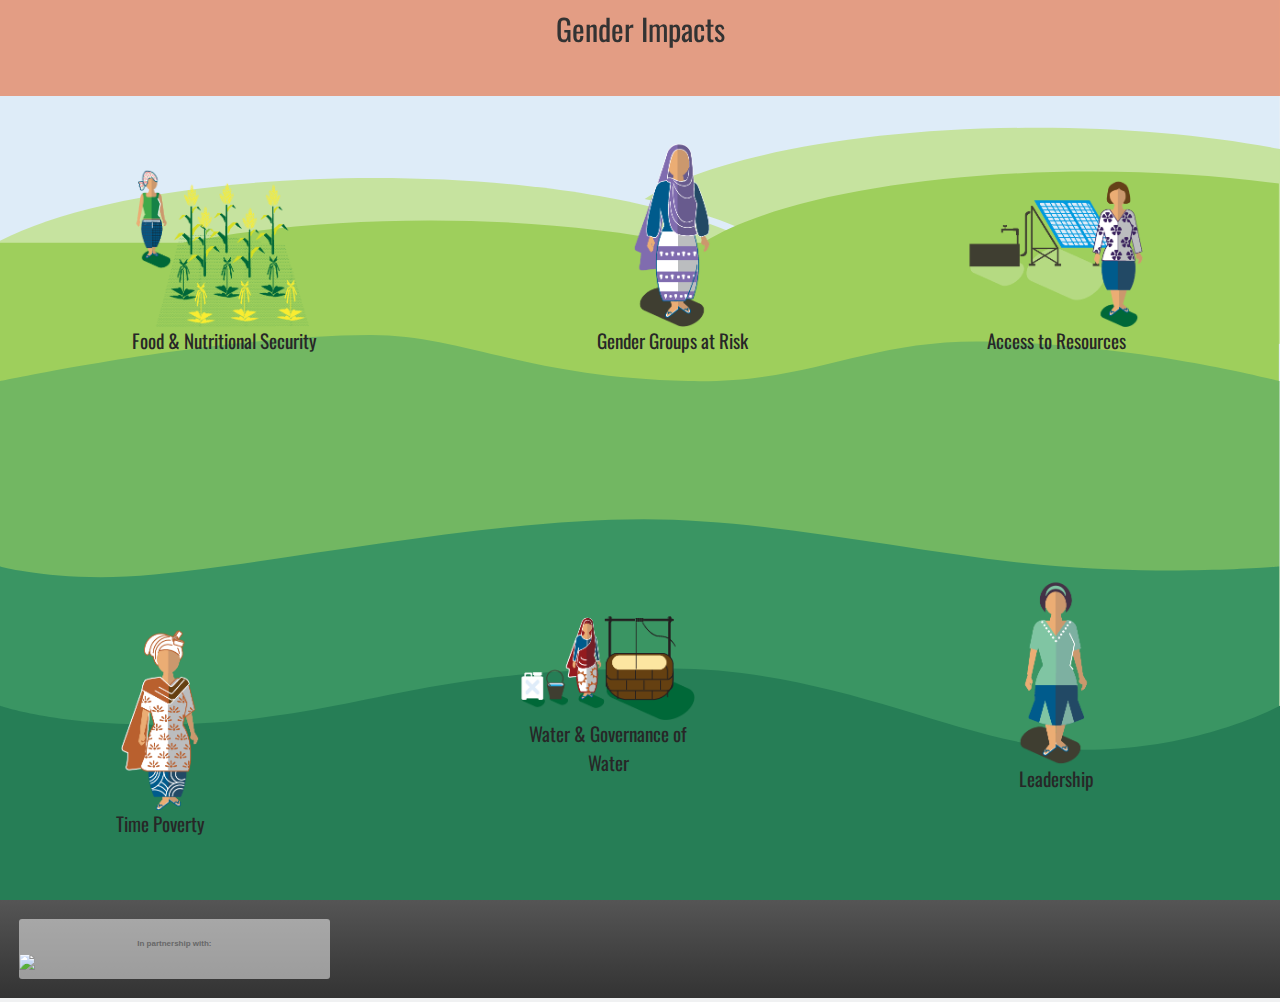
==== commit ff05c79a: "Progress update" ====
--- a/themes/gender/index.html
+++ b/themes/gender/index.html
@@ -18,7 +18,7 @@
             <div class="menu-wrapper" id="mainMenuBar">
                 <div class="menu-toggle" id="menuToggle"><span class="fa fa-bars"></span></div>
                 <div class="main-menu-bar">
-
+                    <h3>Gender Impacts</h3>
                 </div>
                 <div class="menu-panel" id="menuPanel">
                     <ul>
@@ -32,11 +32,17 @@
                     </ul>
                 </div>
             </div>
-            <!--- Village Scene Here -->
+            <div class="topic-landing-page gender">
+                <ul class="nav-items">
+                    <li class="item sprite food" data-page="food-nutritional-security.html"><a href="/themes/gender/topics/food-nutritional-security.html">Food & Nutritional Security</a></li>
+                    <li class="item sprite water" data-page="water.html"><a href="/themes/gender/topics/water.html">Water & Governance of Water</a></li>
+                    <li class="item sprite time-poverty" data-page="time.html"><a href="/themes/gender/topics/time.html">Time Poverty</a></li>
+                    <li class="item sprite resource-access" data-page="resources.html"><a href="/themes/gender/topics/resources.html">Access to Resources</a></li>
+                    <li class="item sprite leadership" data-page="leadership.html"><a href="/themes/gender/topics/leadership.html">Leadership</a></li>
+                    <li class="item sprite groups-at-risk"data-page="groups-at-risk.html"><a href="/themes/gender/topics/groups-at-risk.html">Gender Groups at Risk</a></li>
+                </ul>
+            </div>
     </div>
-    <article>
-        <p>Lorem Ipsum</p>
-    </article>
     <footer>
         <div class="partner-logos">
             <p>In partnership with:</p>
@@ -61,9 +67,14 @@
 <script src="/assets/javascripts/behaviours/scrollingEffects.js"></script>
 <script src="/assets/javascripts/behaviours/scrollingEffects_topicPage.js"></script>
 <script src="/assets/javascripts/behaviours/scrollOnPage.js"></script>
-<script src="/assets/javascripts/behaviours/parallax.js"></script>
-<script src="/assets/javascripts/behaviours/topicSwiper.js"></script>
-
+<script>
+    $('.sprite').bind('touchstart click', function(e) {
+        if (e.target.nodeName != 'A') {
+            var page = e.target.dataset.page;
+            window.location.href = '/themes/gender/topics/'+page;
+            return false;
+        }
+    });
 </script>
 <script src="//localhost:35729/livereload.js"></script> <!-- Development only -->
 </body>
--- a/assets/stylesheets/screen.css
+++ b/assets/stylesheets/screen.css
@@ -7459,18 +7459,19 @@
 }
 
 /* line 65, ../../../src/sass/components/_main_menu.scss */
-.topic-page .menu-wrapper .main-menu-bar {
+.menu-wrapper .main-menu-bar {
   opacity: 1;
   background-color: rgba(232, 78, 15, 0.5);
   text-align: center;
   height: 5em;
 }
 /* line 71, ../../../src/sass/components/_main_menu.scss */
-.topic-page .menu-wrapper.scrolled {
+.menu-wrapper.scrolled {
   background-color: #e84e0f;
 }
+
 /* line 76, ../../../src/sass/components/_main_menu.scss */
-.topic-page .menu-panel {
+.menu-panel {
   background-color: rgba(255, 255, 255, 0.95);
   height: 0;
   width: 100%;
@@ -7480,7 +7481,7 @@
   overflow: hidden;
 }
 /* line 84, ../../../src/sass/components/_main_menu.scss */
-.topic-page .menu-panel.active {
+.menu-panel.active {
   height: 100vh;
 }
 
@@ -8973,6 +8974,116 @@
   padding-left: 1em;
 }
 
+/* line 1, ../../../src/sass/components/_landing_page.scss */
+.topic-landing-page {
+  min-height: 100vh;
+  background: url("/themes/gender/images/bg.svg");
+  background-size: cover;
+  background-repeat: no-repeat;
+  position: relative;
+}
+/* line 7, ../../../src/sass/components/_landing_page.scss */
+.topic-landing-page .nav-items {
+  padding: 6em 1em 1em 1em;
+}
+/* line 9, ../../../src/sass/components/_landing_page.scss */
+.topic-landing-page .nav-items .item {
+  padding: 4em 1em;
+  margin-bottom: 1em;
+  background-color: rgba(255, 255, 255, 0.8);
+  text-align: center;
+  background-size: contain;
+  background-position: top center;
+  background-repeat: no-repeat;
+  cursor: pointer;
+}
+/* line 18, ../../../src/sass/components/_landing_page.scss */
+.topic-landing-page .nav-items .item a {
+  font-family: "Oswald", Tahoma, Verdana, Arial, sans-serif;
+  color: #272727;
+  display: block;
+  width: 100%;
+  height: 100%;
+}
+/* line 25, ../../../src/sass/components/_landing_page.scss */
+.topic-landing-page .nav-items .item.food {
+  background-image: url("/themes/gender/images/sprite-02.png");
+}
+/* line 28, ../../../src/sass/components/_landing_page.scss */
+.topic-landing-page .nav-items .item.water {
+  background-image: url("/themes/gender/images/sprite-04.png");
+}
+/* line 31, ../../../src/sass/components/_landing_page.scss */
+.topic-landing-page .nav-items .item.time-poverty {
+  background-image: url("/themes/gender/images/sprite-01.png");
+}
+/* line 34, ../../../src/sass/components/_landing_page.scss */
+.topic-landing-page .nav-items .item.resource-access {
+  background-image: url("/themes/gender/images/sprite-03.png");
+}
+/* line 37, ../../../src/sass/components/_landing_page.scss */
+.topic-landing-page .nav-items .item.leadership {
+  background-image: url("/themes/gender/images/sprite-06.png");
+}
+/* line 40, ../../../src/sass/components/_landing_page.scss */
+.topic-landing-page .nav-items .item.groups-at-risk {
+  background-image: url("/themes/gender/images/sprite-05.png");
+}
+@media screen and (min-width: 64em) {
+  /* line 7, ../../../src/sass/components/_landing_page.scss */
+  .topic-landing-page .nav-items {
+    position: absolute;
+    width: 100%;
+    height: 100%;
+  }
+  /* line 48, ../../../src/sass/components/_landing_page.scss */
+  .topic-landing-page .nav-items .item {
+    background-color: transparent;
+    background-size: contain;
+    position: absolute;
+    width: 10em;
+    height: 10em;
+    padding: 0;
+    margin: 0;
+  }
+  /* line 56, ../../../src/sass/components/_landing_page.scss */
+  .topic-landing-page .nav-items .item a {
+    position: absolute;
+    bottom: -10em;
+    width: 100%;
+  }
+  /* line 61, ../../../src/sass/components/_landing_page.scss */
+  .topic-landing-page .nav-items .item.food {
+    top: 15%;
+    left: 10%;
+  }
+  /* line 66, ../../../src/sass/components/_landing_page.scss */
+  .topic-landing-page .nav-items .item.water {
+    bottom: 20%;
+    left: 40%;
+  }
+  /* line 71, ../../../src/sass/components/_landing_page.scss */
+  .topic-landing-page .nav-items .item.time-poverty {
+    bottom: 10%;
+    left: 5%;
+  }
+  /* line 75, ../../../src/sass/components/_landing_page.scss */
+  .topic-landing-page .nav-items .item.groups-at-risk {
+    top: 15%;
+    right: 40%;
+  }
+  /* line 79, ../../../src/sass/components/_landing_page.scss */
+  .topic-landing-page .nav-items .item.resource-access {
+    top: 15%;
+    right: 10%;
+  }
+  /* line 83, ../../../src/sass/components/_landing_page.scss */
+  .topic-landing-page .nav-items .item.leadership {
+    bottom: 15%;
+    right: 10%;
+  }
+}
+
 /* line 1, ../../../src/sass/styles/charts/_charts.scss */
 .chart-legend {
   list-style: square;
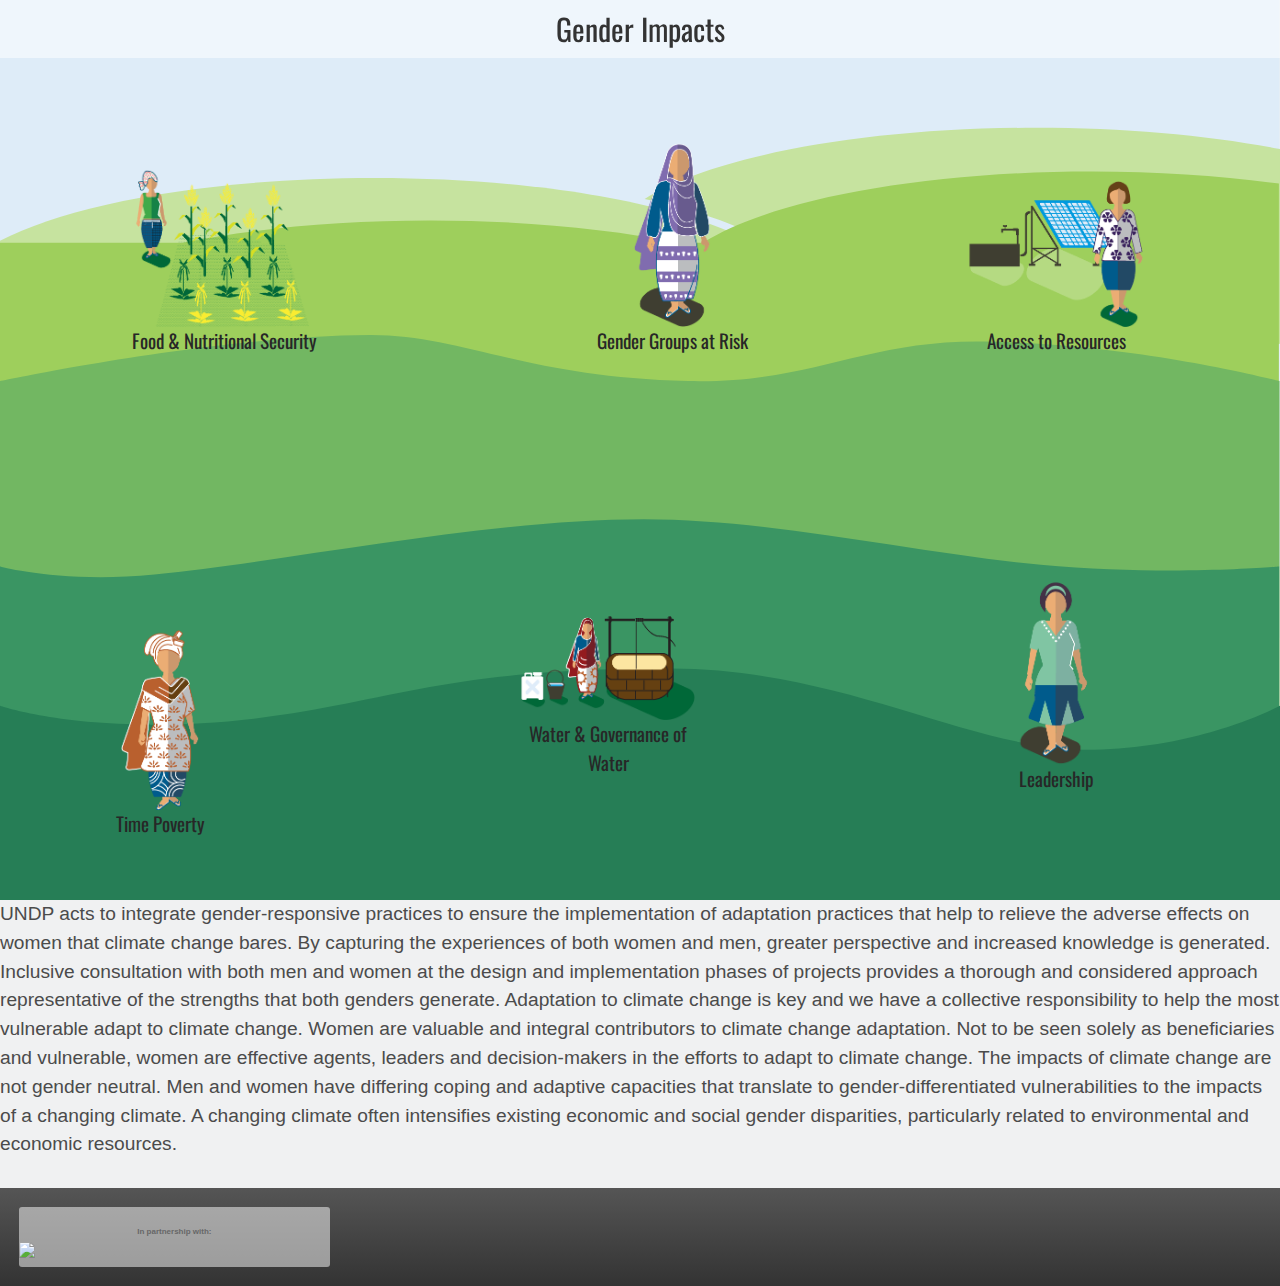
==== commit d65d80d1: "Draft for review" ====
--- a/themes/gender/index.html
+++ b/themes/gender/index.html
@@ -43,6 +43,9 @@
                 </ul>
             </div>
     </div>
+        <article>
+            <p>UNDP acts to integrate gender-responsive practices to ensure the implementation of adaptation practices that help to relieve the adverse effects on women that climate change bares. By capturing the experiences of both women and men, greater perspective and increased knowledge is generated. Inclusive consultation with both men and women at the design and implementation phases of projects provides a thorough and considered approach representative of the strengths that both genders generate. Adaptation to climate change is key and we have a collective responsibility to help the most vulnerable adapt to climate change. Women are valuable and integral contributors to climate change adaptation. Not to be seen solely as beneficiaries and vulnerable, women are effective agents, leaders and decision-makers in the efforts to adapt to climate change. The impacts of climate change are not gender neutral. Men and women have differing coping and adaptive capacities that translate to gender-differentiated vulnerabilities to the impacts of a changing climate. A changing climate often intensifies existing economic and social gender disparities, particularly related to environmental and economic resources.</p>
+        </article>
     <footer>
         <div class="partner-logos">
             <p>In partnership with:</p>
--- a/assets/stylesheets/screen.css
+++ b/assets/stylesheets/screen.css
@@ -7361,34 +7361,49 @@
 footer a:visited {
   color: #f3a787 !important;
 }
-
-/* line 32, ../../../src/sass/scaffold/_scaffold.scss */
+/* line 29, ../../../src/sass/scaffold/_scaffold.scss */
+footer .social-icons {
+  display: flex;
+  flex-direction: row;
+  flex-wrap: nowrap;
+}
+/* line 33, ../../../src/sass/scaffold/_scaffold.scss */
+footer .social-icons li {
+  flex: 1;
+}
+/* line 37, ../../../src/sass/scaffold/_scaffold.scss */
+footer .social-icons a span {
+  text-indent: -9999px;
+  display: block;
+}
+
+/* line 45, ../../../src/sass/scaffold/_scaffold.scss */
 .section {
   padding-top: 1em;
 }
-/* line 34, ../../../src/sass/scaffold/_scaffold.scss */
+/* line 47, ../../../src/sass/scaffold/_scaffold.scss */
 .section h1, .section p {
   text-align: center;
 }
-/* line 37, ../../../src/sass/scaffold/_scaffold.scss */
+/* line 50, ../../../src/sass/scaffold/_scaffold.scss */
 .section h1 {
   margin-bottom: 0;
 }
 
-/* line 43, ../../../src/sass/scaffold/_scaffold.scss */
+/* line 56, ../../../src/sass/scaffold/_scaffold.scss */
 .padding {
   padding: 1em;
 }
 
-/* line 48, ../../../src/sass/scaffold/_scaffold.scss */
+/* line 61, ../../../src/sass/scaffold/_scaffold.scss */
 #section-1 h1 {
   margin-bottom: 0.5em;
 }
-/* line 51, ../../../src/sass/scaffold/_scaffold.scss */
+/* line 64, ../../../src/sass/scaffold/_scaffold.scss */
 #section-1 p {
   text-align: left;
 }
-/* line 54, ../../../src/sass/scaffold/_scaffold.scss */
+/* line 67, ../../../src/sass/scaffold/_scaffold.scss */
 #section-1 ul {
   list-style: square;
   list-style-position: inside;
@@ -7414,17 +7429,41 @@
 }
 /* line 16, ../../../src/sass/components/_main_menu.scss */
 .menu-wrapper .main-menu-bar {
-  background-color: white;
+  background-color: rgba(255, 255, 255, 0.5);
   height: 3em;
   width: 100%;
   padding-bottom: 0.5em;
   transform: translate3d(0, 0, 0);
   transition: all 0.2s linear;
-  opacity: 0;
+  opacity: 1;
   z-index: 1000;
   position: relative;
-}
-/* line 27, ../../../src/sass/components/_main_menu.scss */
+  text-align: center;
+}
+/* line 28, ../../../src/sass/components/_main_menu.scss */
+.menu-wrapper .menu-panel {
+  background-color: rgba(255, 255, 255, 0.95);
+  height: 0;
+  width: 100%;
+  position: fixed;
+  z-index: 5000;
+  transition: all 0.5s linear;
+  overflow: hidden;
+}
+/* line 36, ../../../src/sass/components/_main_menu.scss */
+.menu-wrapper .menu-panel.active {
+  height: 100vh;
+}
+/* line 39, ../../../src/sass/components/_main_menu.scss */
+.menu-wrapper .menu-panel a {
+  display: block;
+  text-align: center;
+  width: 100%;
+  font-family: "Oswald", Tahoma, Verdana, Arial, sans-serif;
+  margin-top: 1em;
+  color: #4b4b4b;
+}
+/* line 48, ../../../src/sass/components/_main_menu.scss */
 .menu-wrapper .items {
   width: 100%;
   height: 0;
@@ -7436,136 +7475,39 @@
   overflow: hidden;
   padding-left: 1em;
 }
-/* line 37, ../../../src/sass/components/_main_menu.scss */
+/* line 58, ../../../src/sass/components/_main_menu.scss */
 .menu-wrapper .items li {
   margin-top: 1em;
 }
-/* line 40, ../../../src/sass/components/_main_menu.scss */
+/* line 61, ../../../src/sass/components/_main_menu.scss */
 .menu-wrapper .items li a {
   font-family: "Oswald", Tahoma, Verdana, Arial, sans-serif;
   color: white;
 }
-/* line 47, ../../../src/sass/components/_main_menu.scss */
+/* line 68, ../../../src/sass/components/_main_menu.scss */
 .menu-wrapper.active .menu-toggle, .menu-wrapper.scrolled .menu-toggle {
   color: #272727;
 }
-/* line 50, ../../../src/sass/components/_main_menu.scss */
+/* line 71, ../../../src/sass/components/_main_menu.scss */
 .menu-wrapper.active .main-menu-bar, .menu-wrapper.scrolled .main-menu-bar {
   opacity: 1;
 }
-/* line 56, ../../../src/sass/components/_main_menu.scss */
+/* line 77, ../../../src/sass/components/_main_menu.scss */
 .menu-wrapper.active .menu-panel {
   height: 100vh;
 }
 
-/* line 65, ../../../src/sass/components/_main_menu.scss */
-.menu-wrapper .main-menu-bar {
+/* line 85, ../../../src/sass/components/_main_menu.scss */
+.topic-page .main-menu-bar {
   opacity: 1;
-  background-color: rgba(232, 78, 15, 0.5);
-  text-align: center;
   height: 5em;
 }
-/* line 71, ../../../src/sass/components/_main_menu.scss */
+
+/* line 98, ../../../src/sass/components/_main_menu.scss */
 .menu-wrapper.scrolled {
-  background-color: #e84e0f;
-}
-
-/* line 76, ../../../src/sass/components/_main_menu.scss */
-.menu-panel {
-  background-color: rgba(255, 255, 255, 0.95);
-  height: 0;
-  width: 100%;
-  position: fixed;
-  z-index: 5000;
-  transition: all 0.5s linear;
-  overflow: hidden;
-}
-/* line 84, ../../../src/sass/components/_main_menu.scss */
-.menu-panel.active {
-  height: 100vh;
-}
-
-/*.menu-wrapper {
-  .menu-toggle {
-    position: fixed;
-    z-index: 2000;
-    color: white;
-    line-height: $base-line-height * 2 / ((strip-unit(modular-scale(2)*$base-font-size))) + em;
-    font-size: modular-scale(2);
-    padding-left: 1em;
-    &.active, &.scrolled {
-      color:get-color('grey',5);
-    }
-  }
-  .main-menu-bar {
-    background-color: rgba(255,255,255,1);
-    width:100% !important;
-    z-index: 1000;
-
-
-    opacity:0;
-    padding-bottom: 0.5em;
-    height:3em;
-    position: relative;
-    h1, h2, h3, h4, h5, h6 {
-      color: white;
-      letter-spacing: 0.4em;
-      text-align: center;
-      text-transform: uppercase;
-    }
-    p {
-      color: get-color('grey',1,1);
-      text-align: center;
-      text-transform: uppercase;
-      font-size: 0.8em;
-      margin-bottom: 0em;
-    }
-    .items {
-      height:0em;
-      overflow: hidden;
-      width:100%;
-      background-color: get-color('azure',3,0.95);
-      justify-content: center;
-      padding:1em 0;
-      font-size: inherit;
-      padding:0 1em;
-      transition:height $transition-medium ease-out;
-      li {
-        margin-top: 1em;
-      }
-      a {
-        font-family: $font-headings;
-        color: white;
-      }
-      p {
-        margin-bottom: 0;
-      }
-      // Override styles for non-mobile menu display
-      @include media($menu-bp) {
-        height:auto;
-        display: flex;
-        background-color: rgba(255,255,255,1);
-        margin-top: 0;
-        padding:0.5em 0;
-        li {
-          margin-top: 0;
-          margin-left:2em;
-          margin-right:2em;
-        }
-        a {
-          color: black;
-        }
-      }
-    }
-
-    &.scrolled, &.active {
-      opacity: 1;
-      font-size: 100%;
-    }
-  }
-}
-
-*/
+  background-color: white;
+}
+
 /* line 1, ../../../src/sass/components/_hero.scss */
 .hero {
   position: relative;
